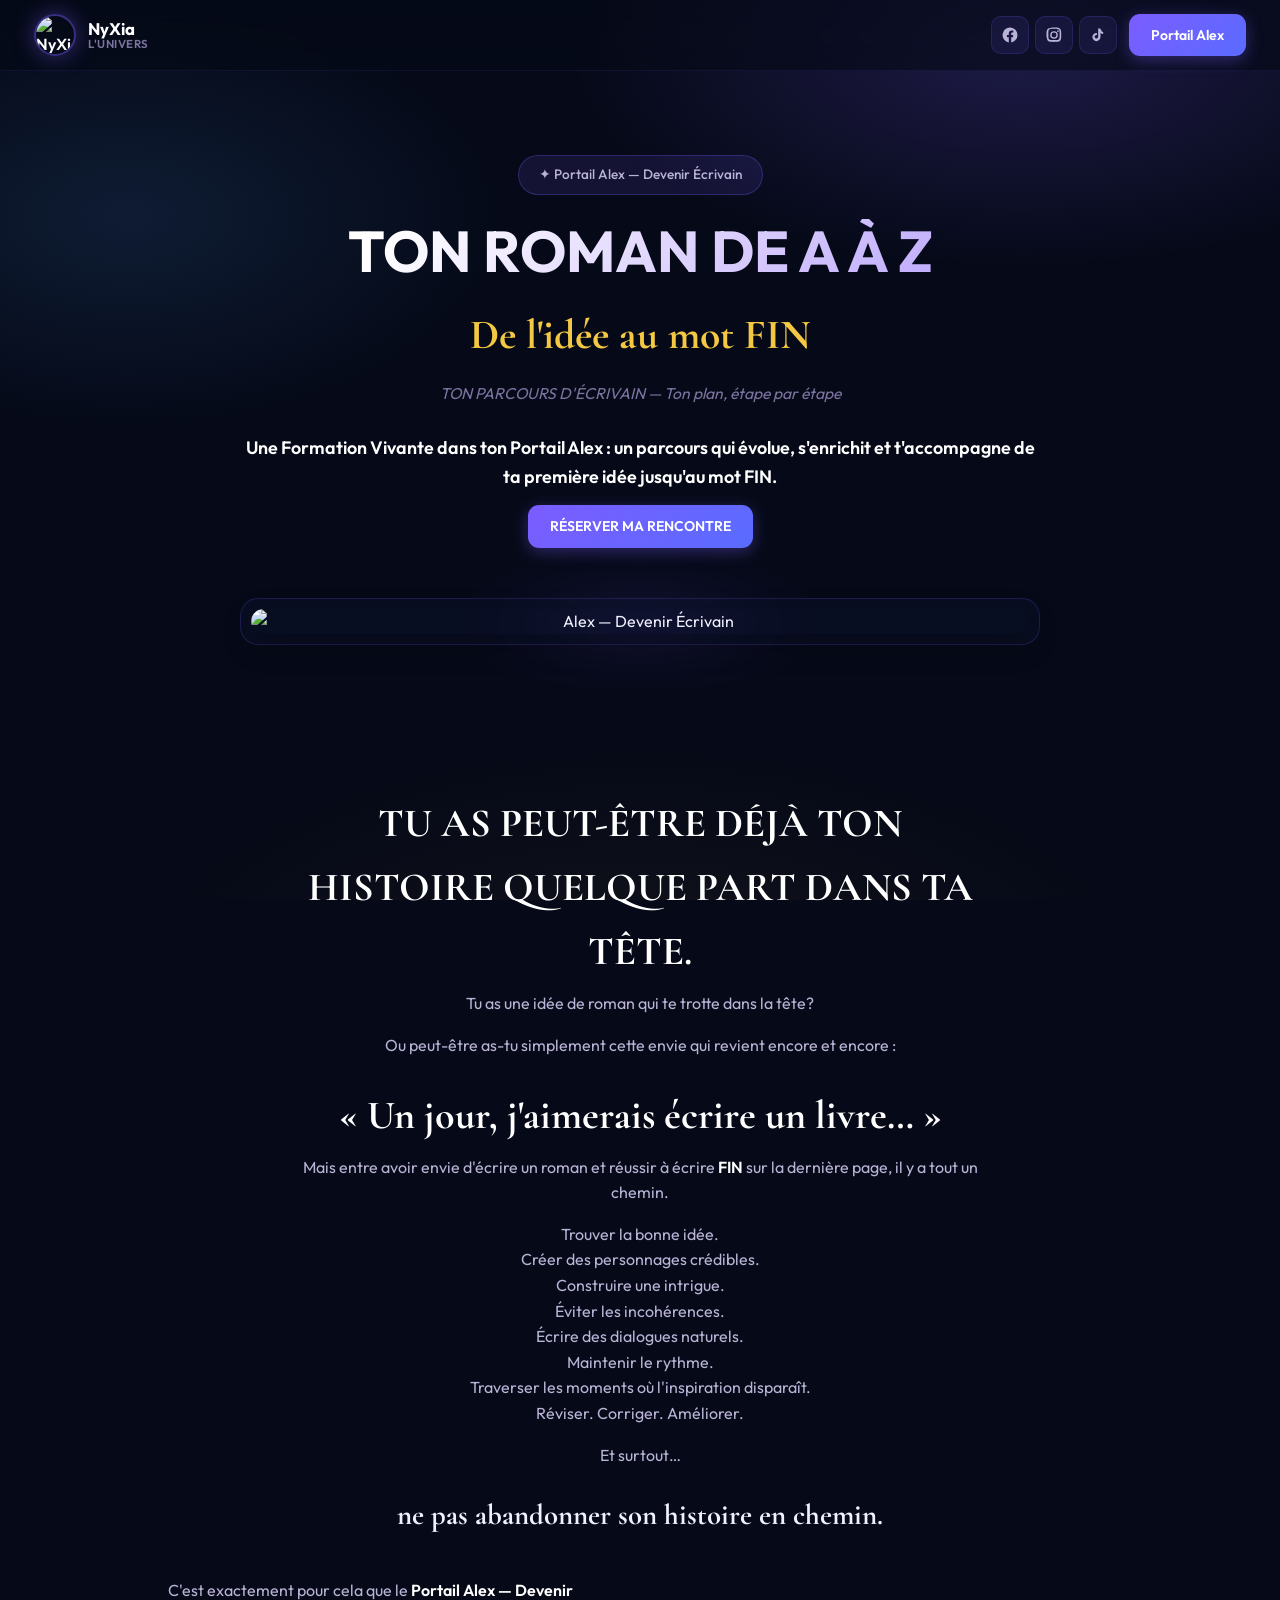
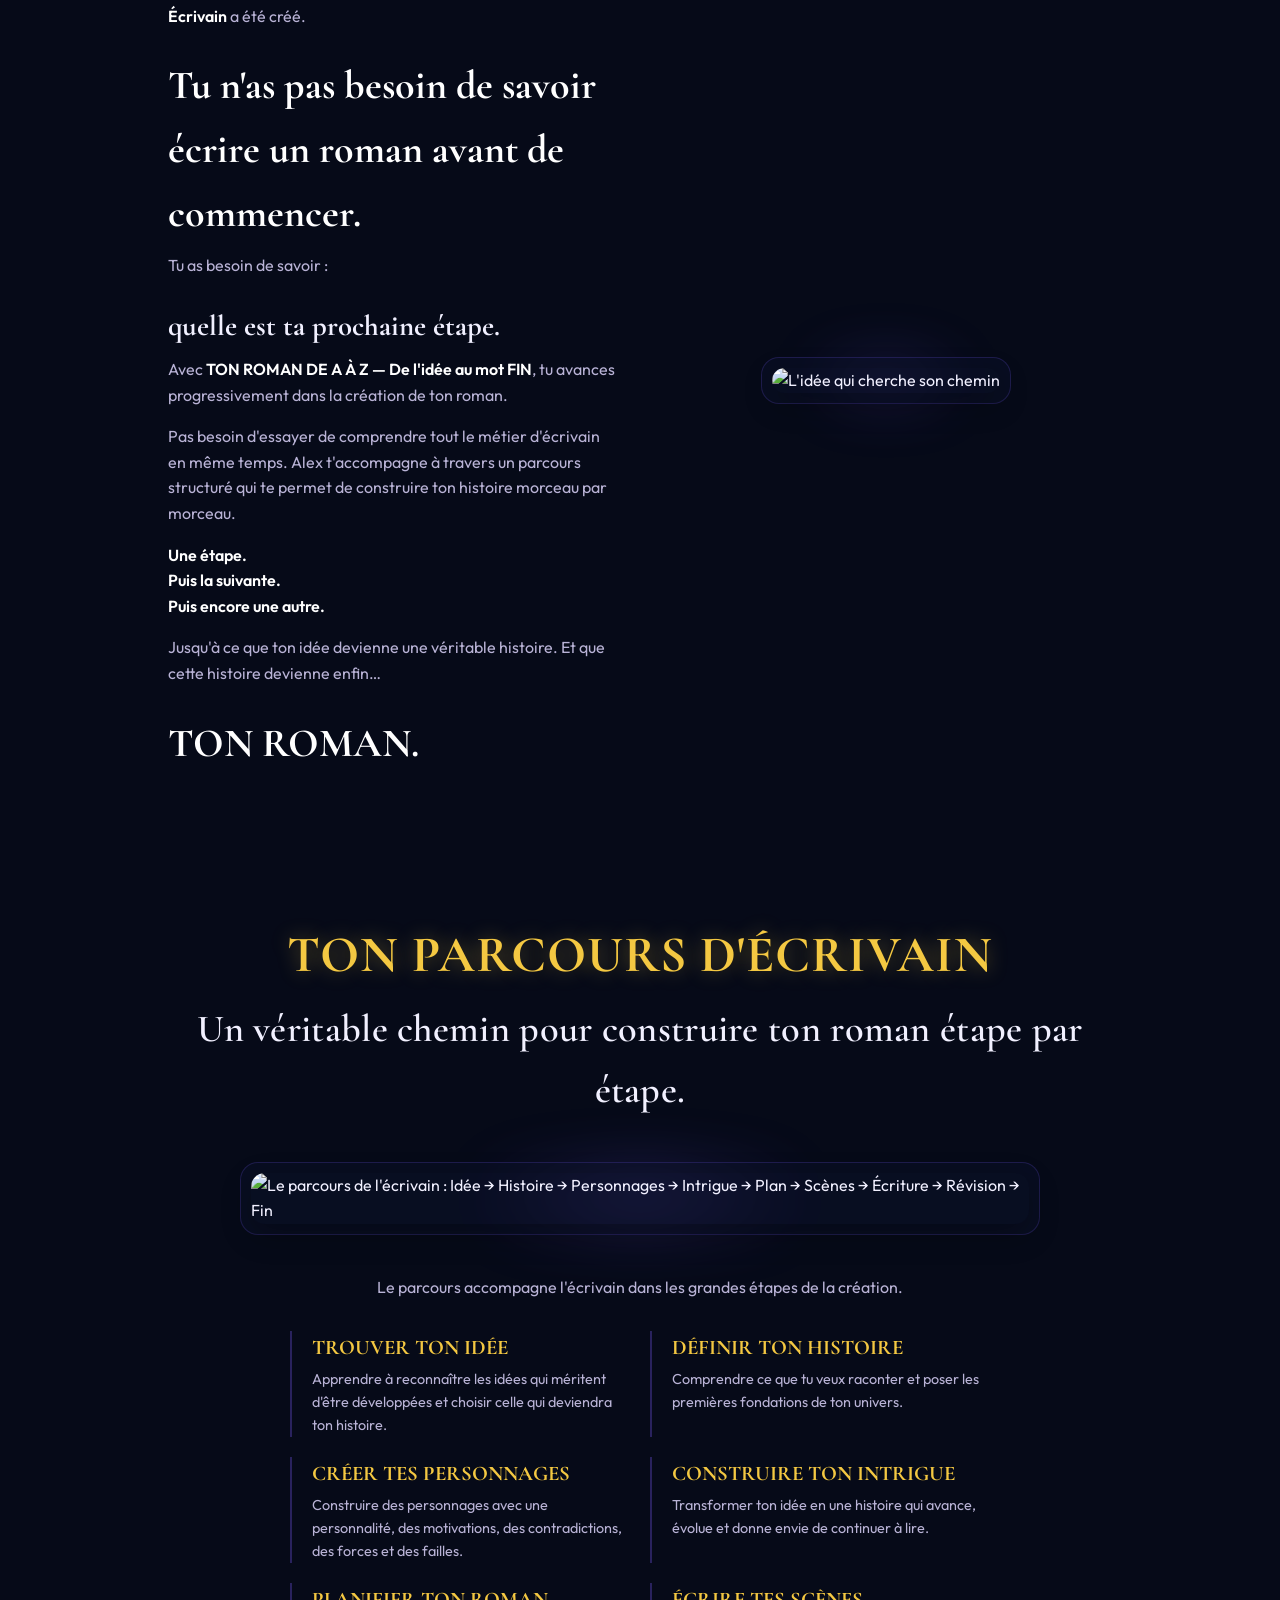
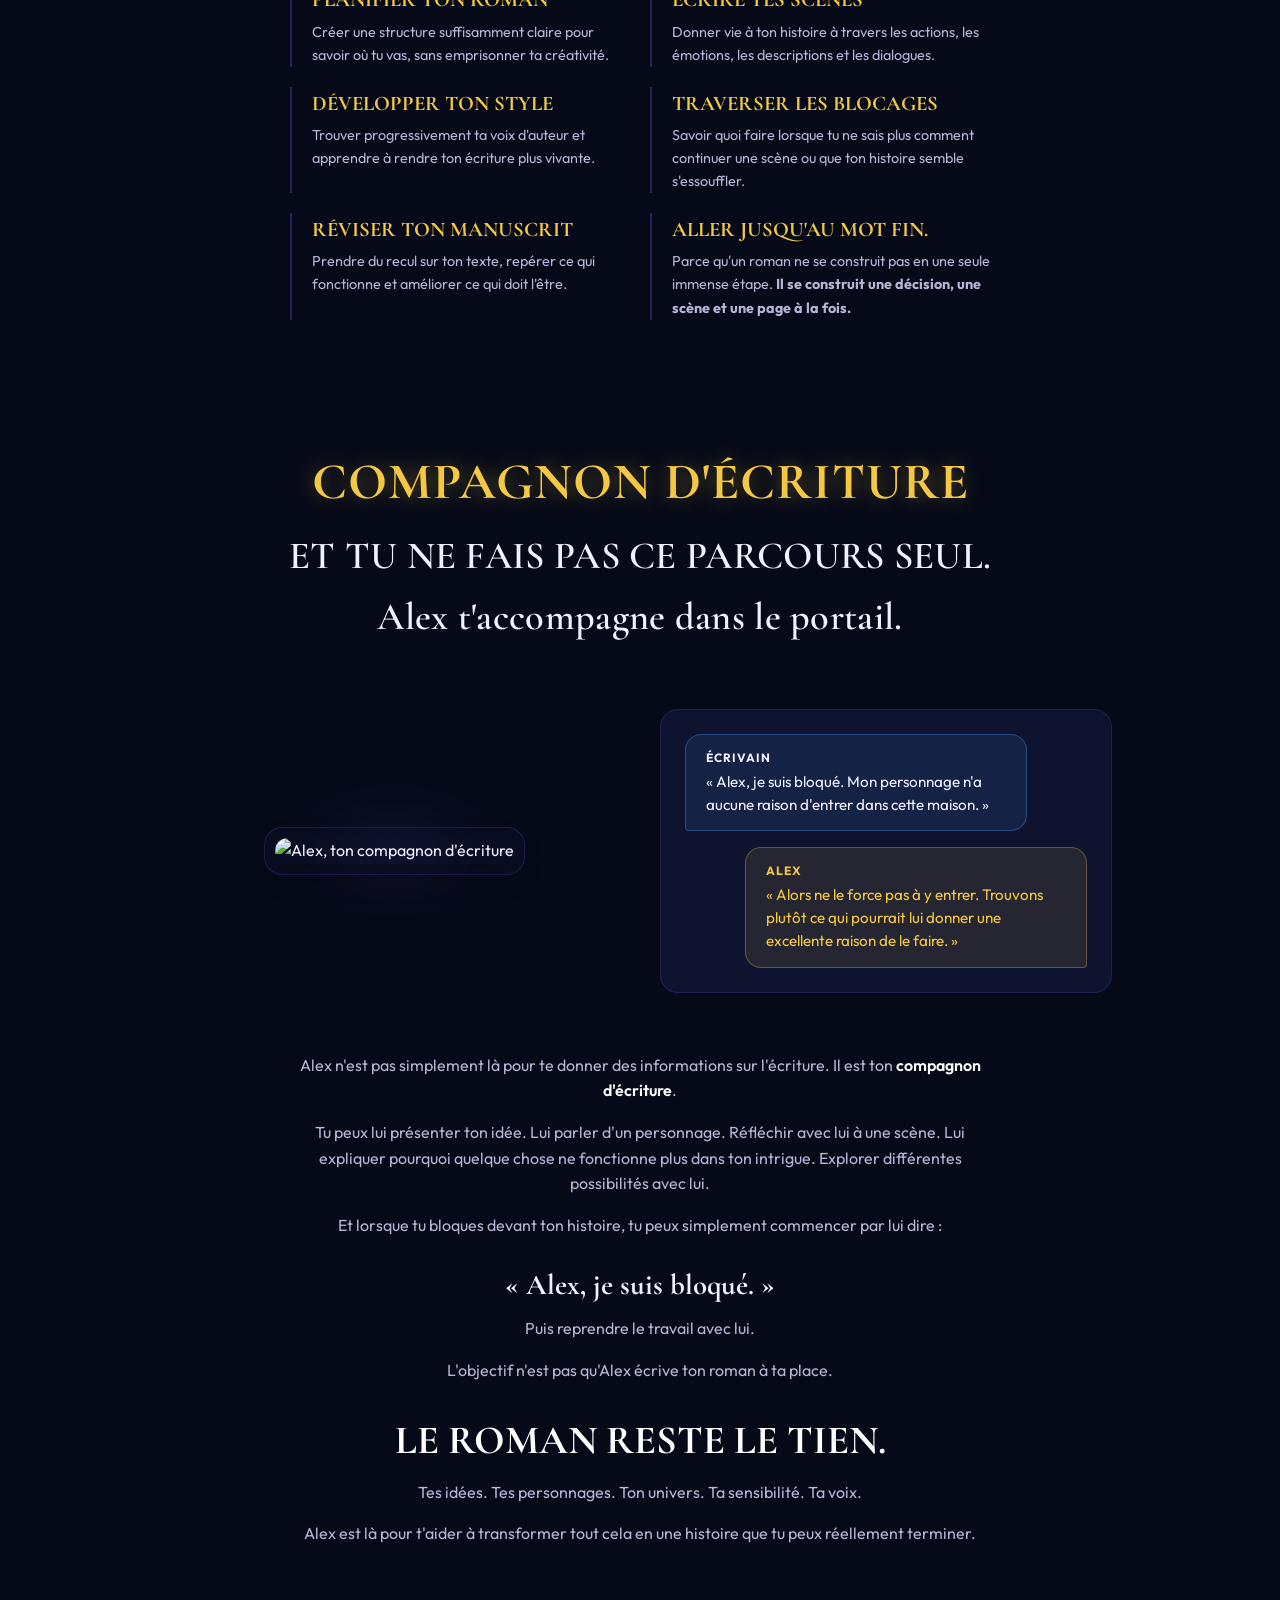
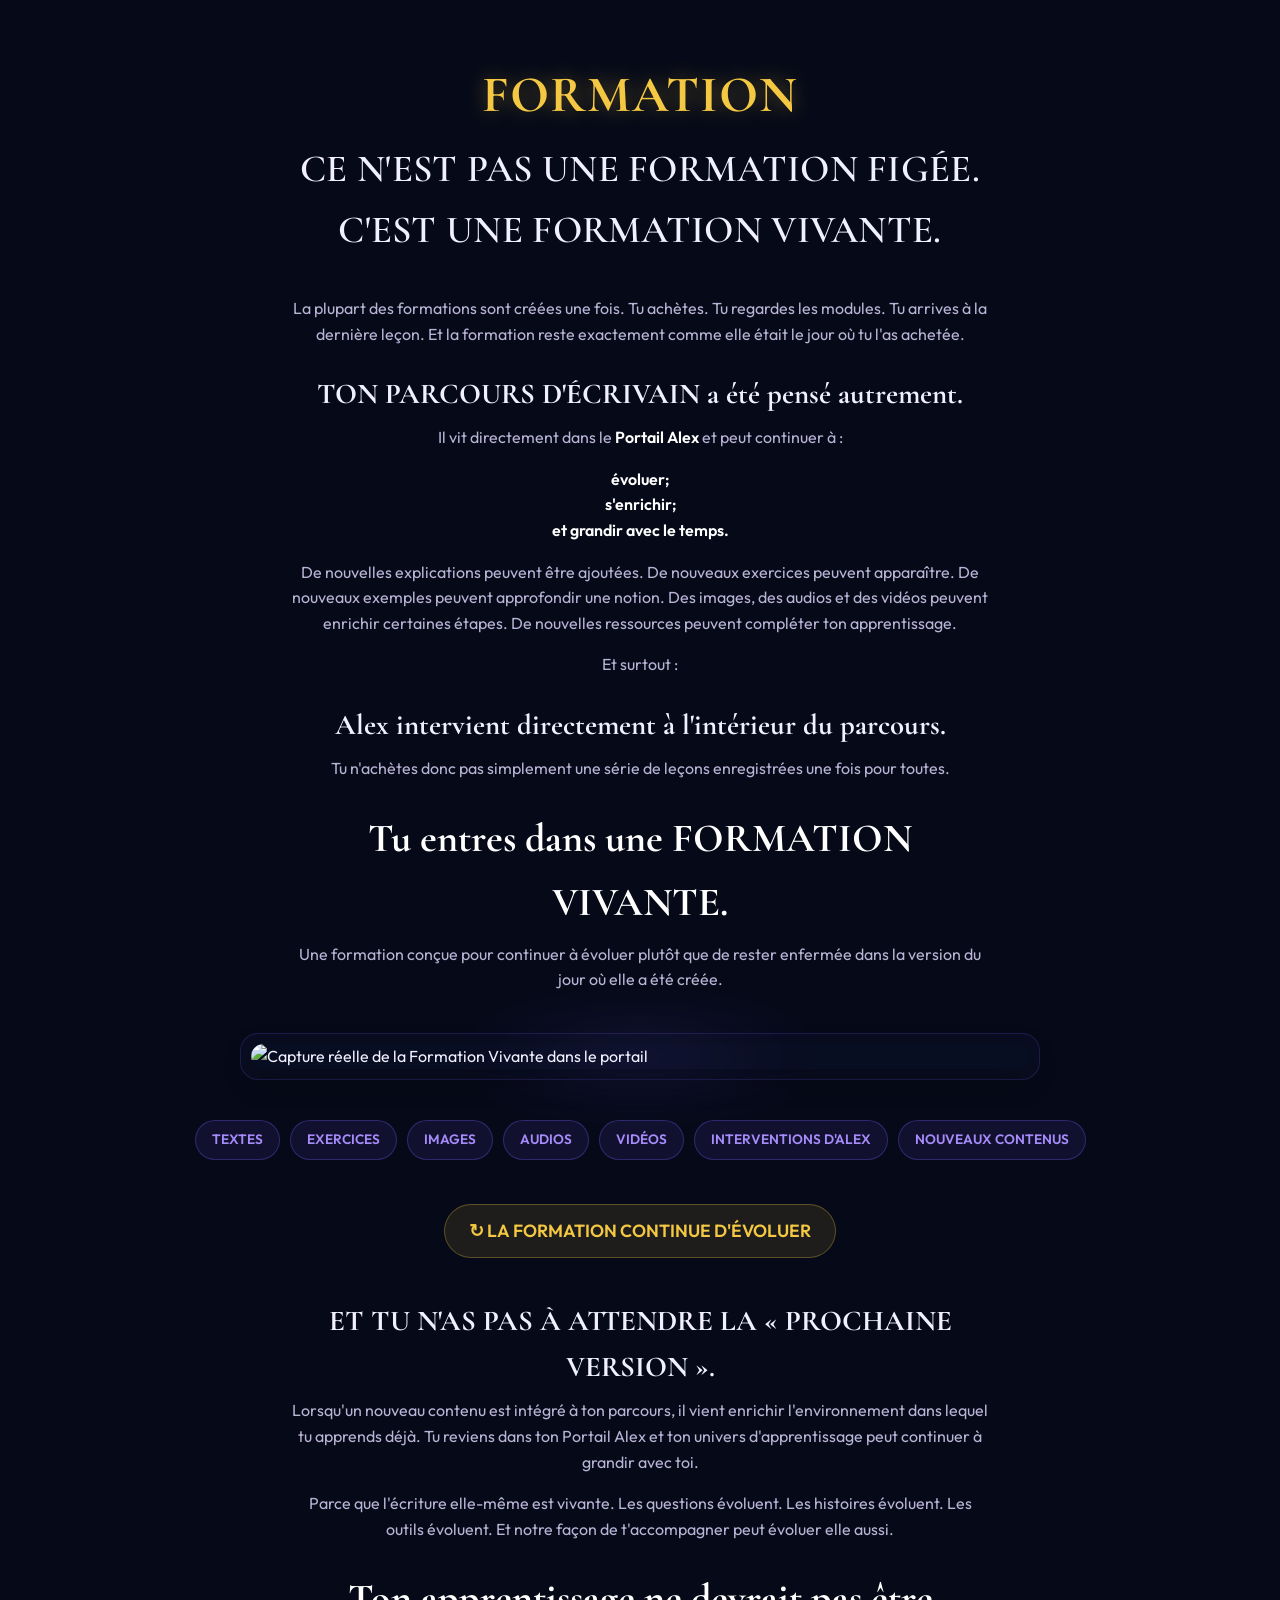
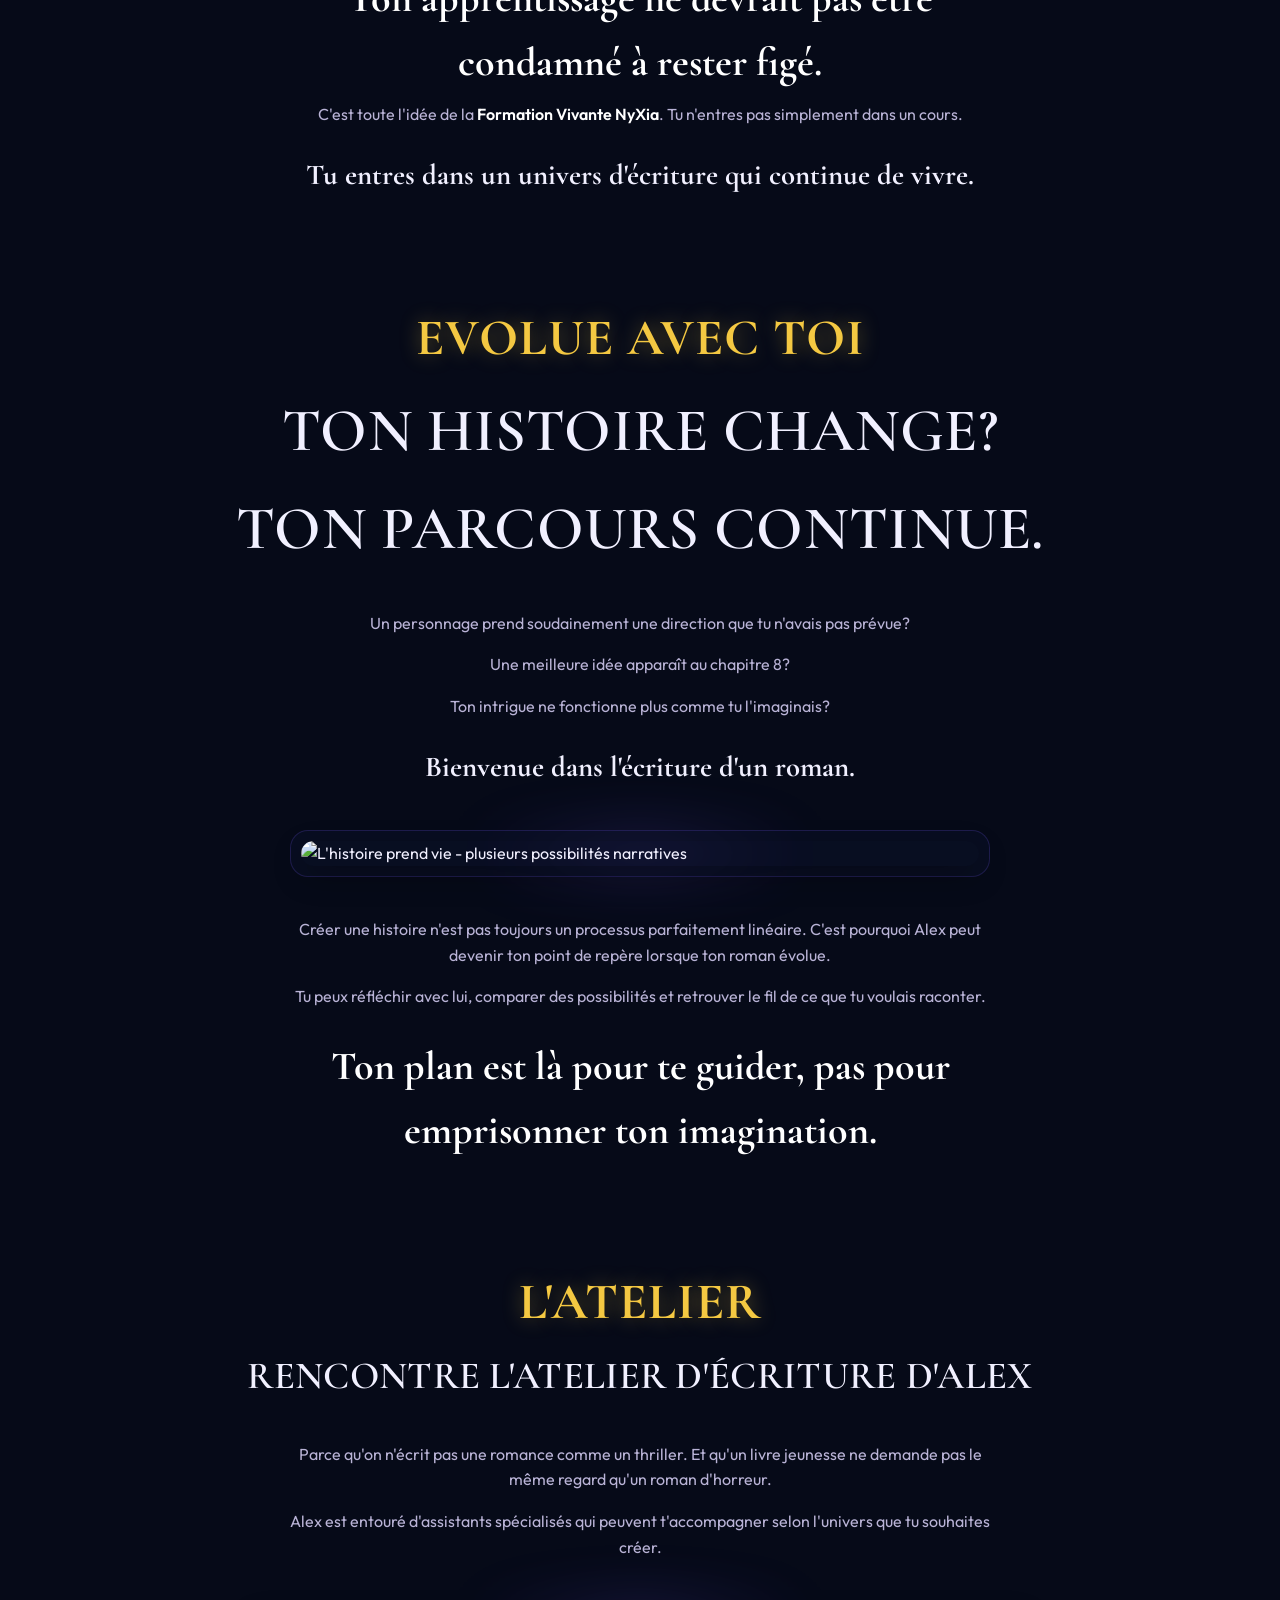
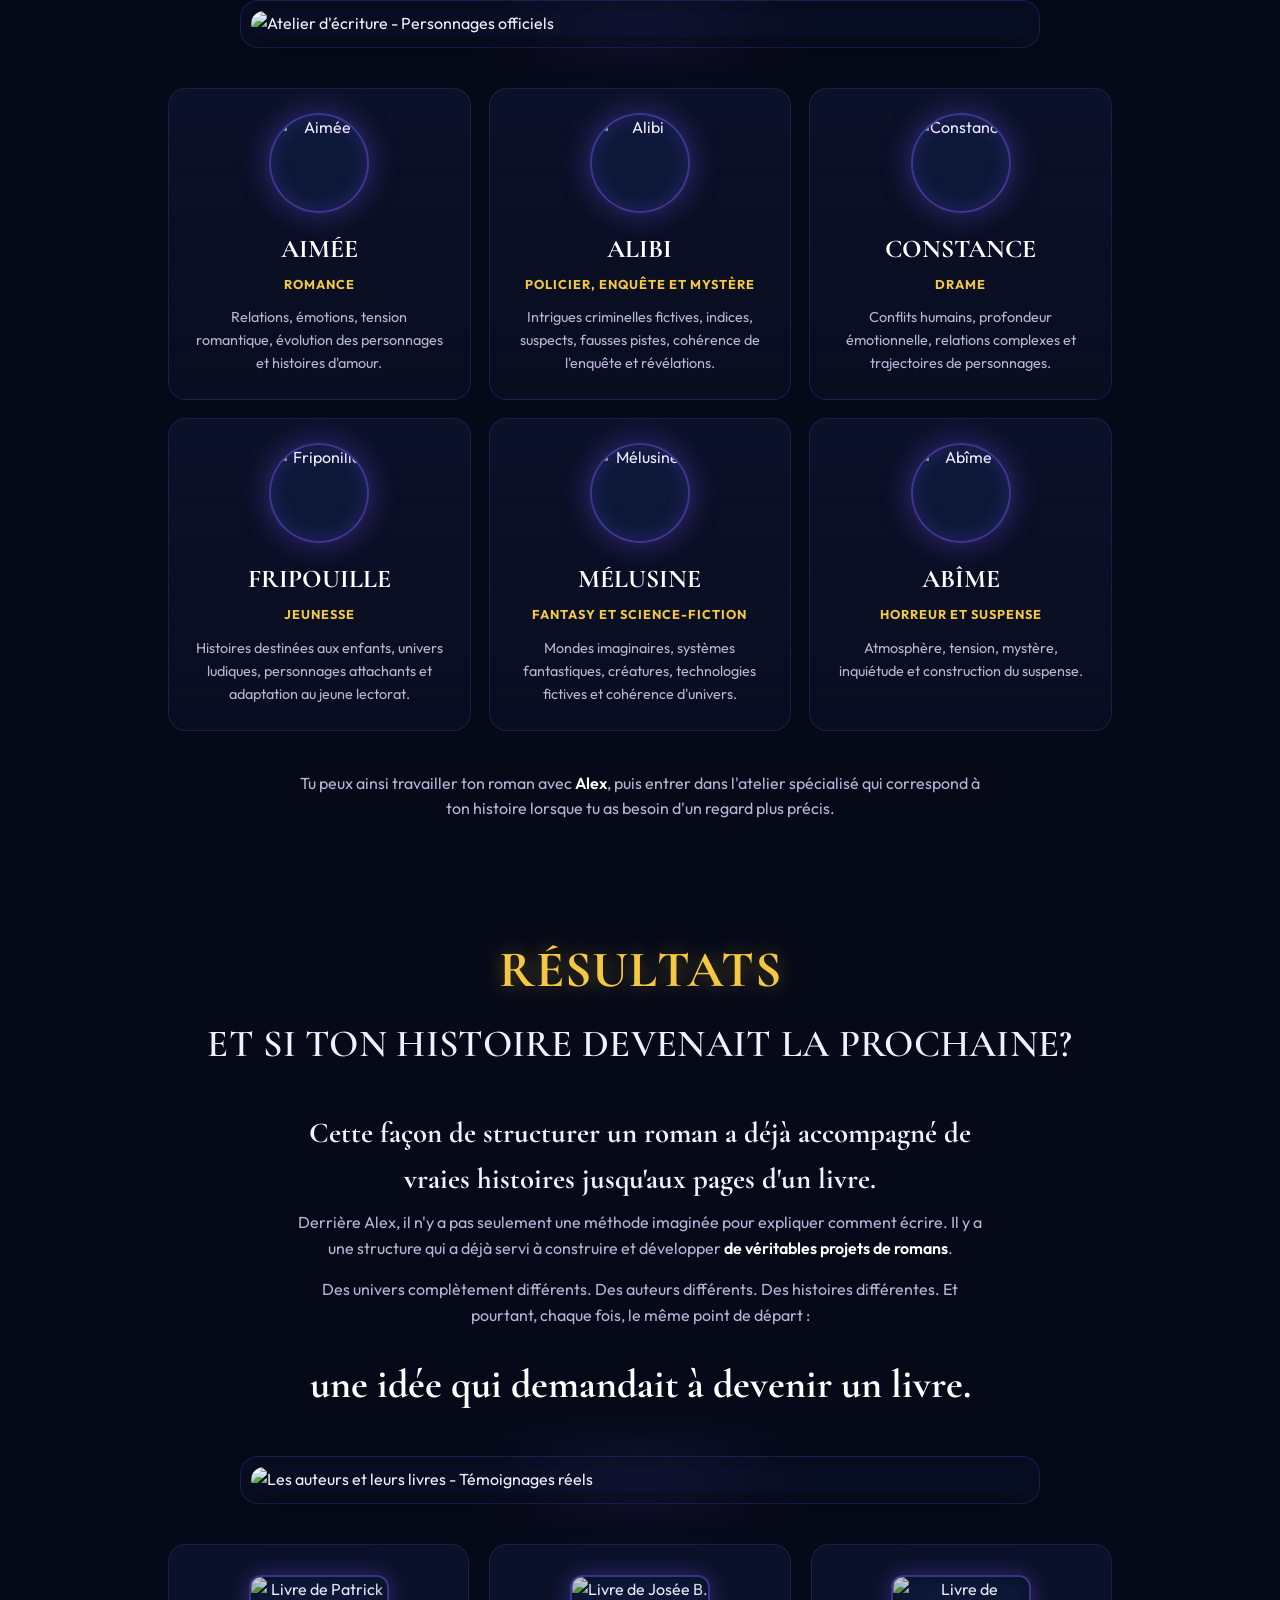
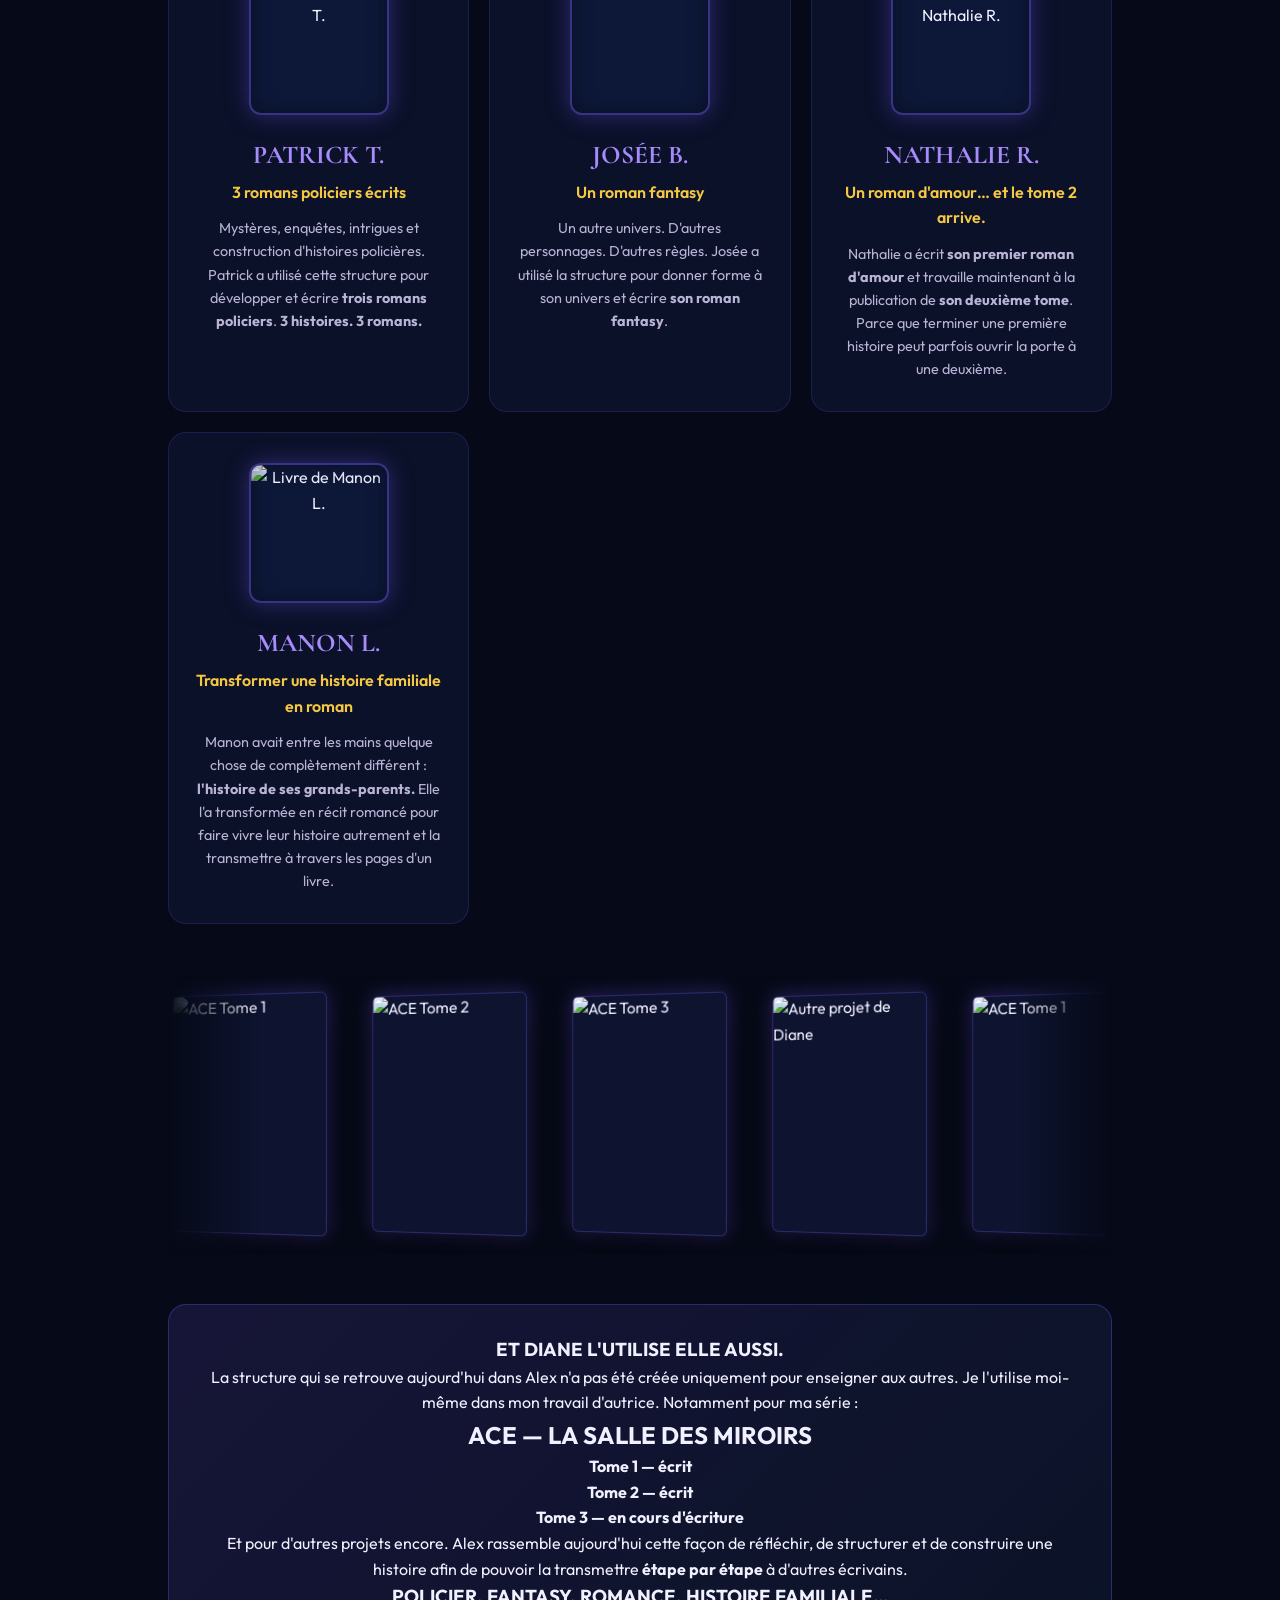
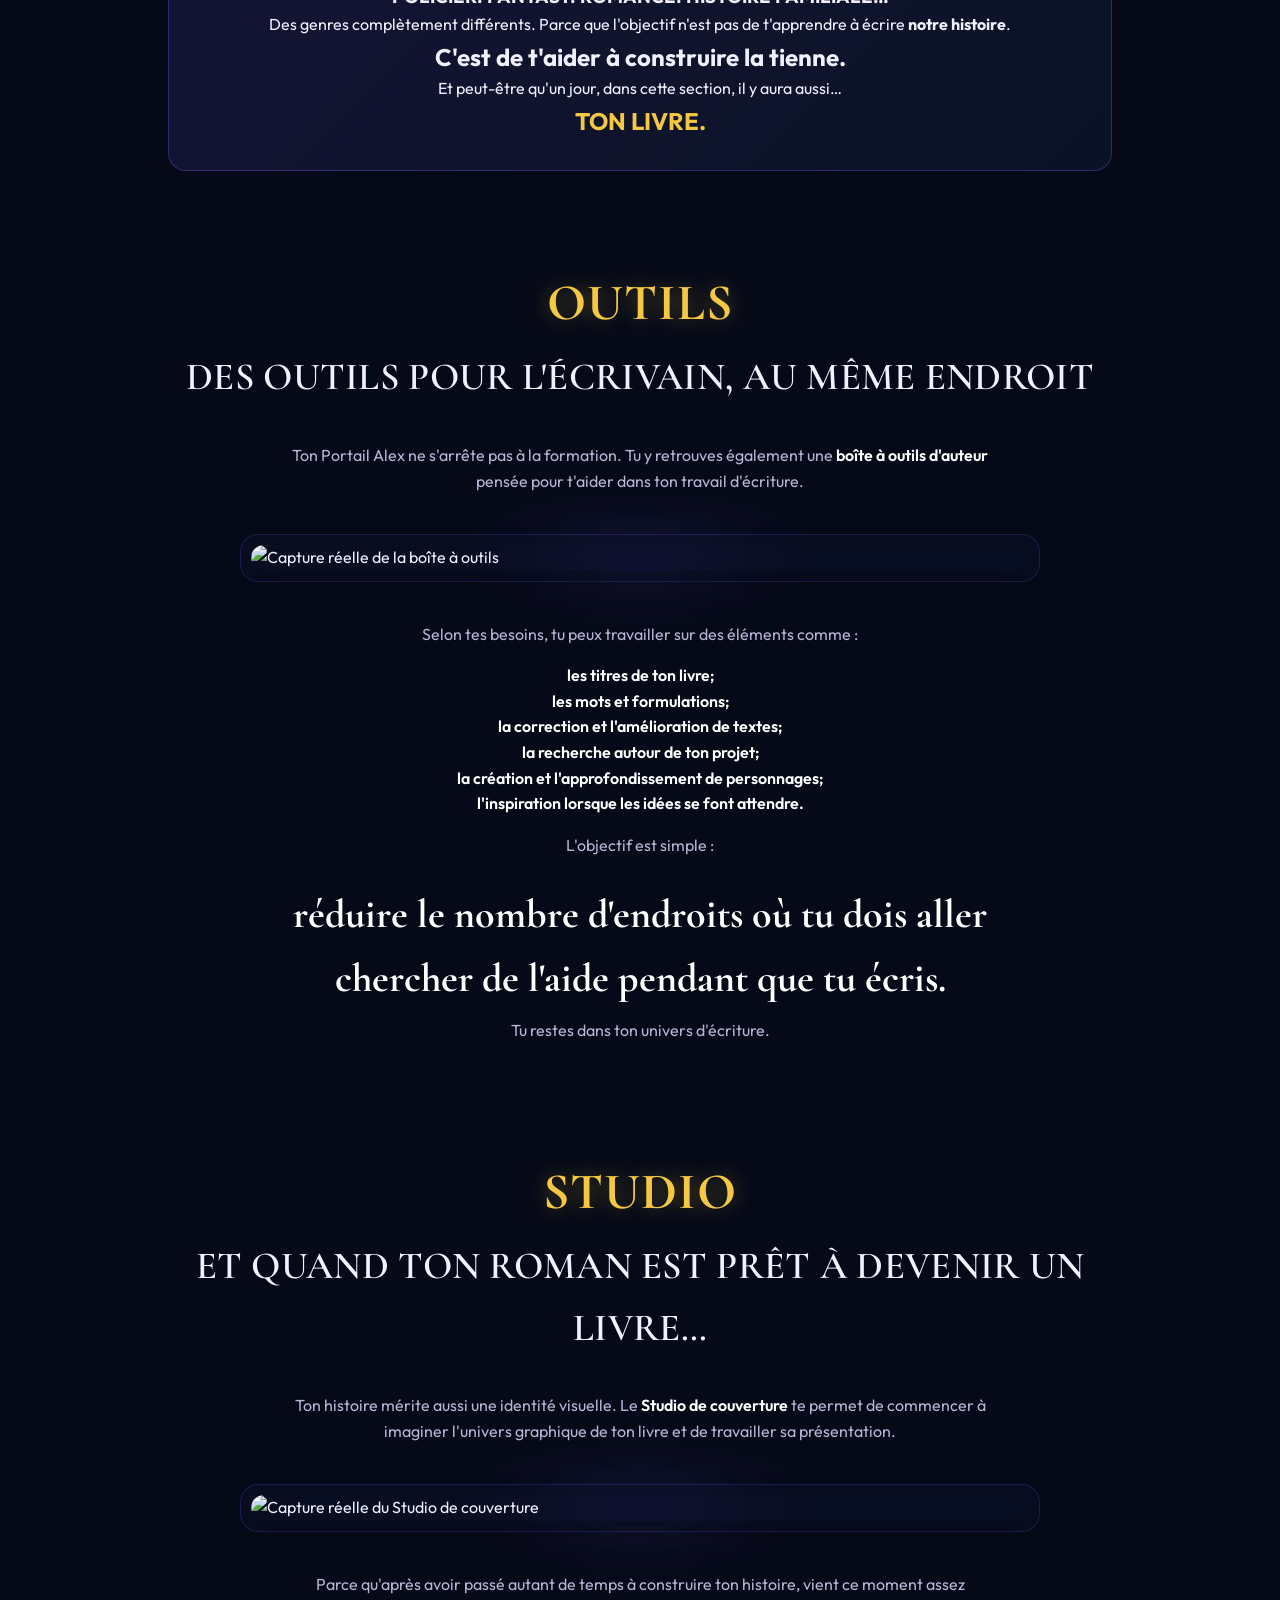
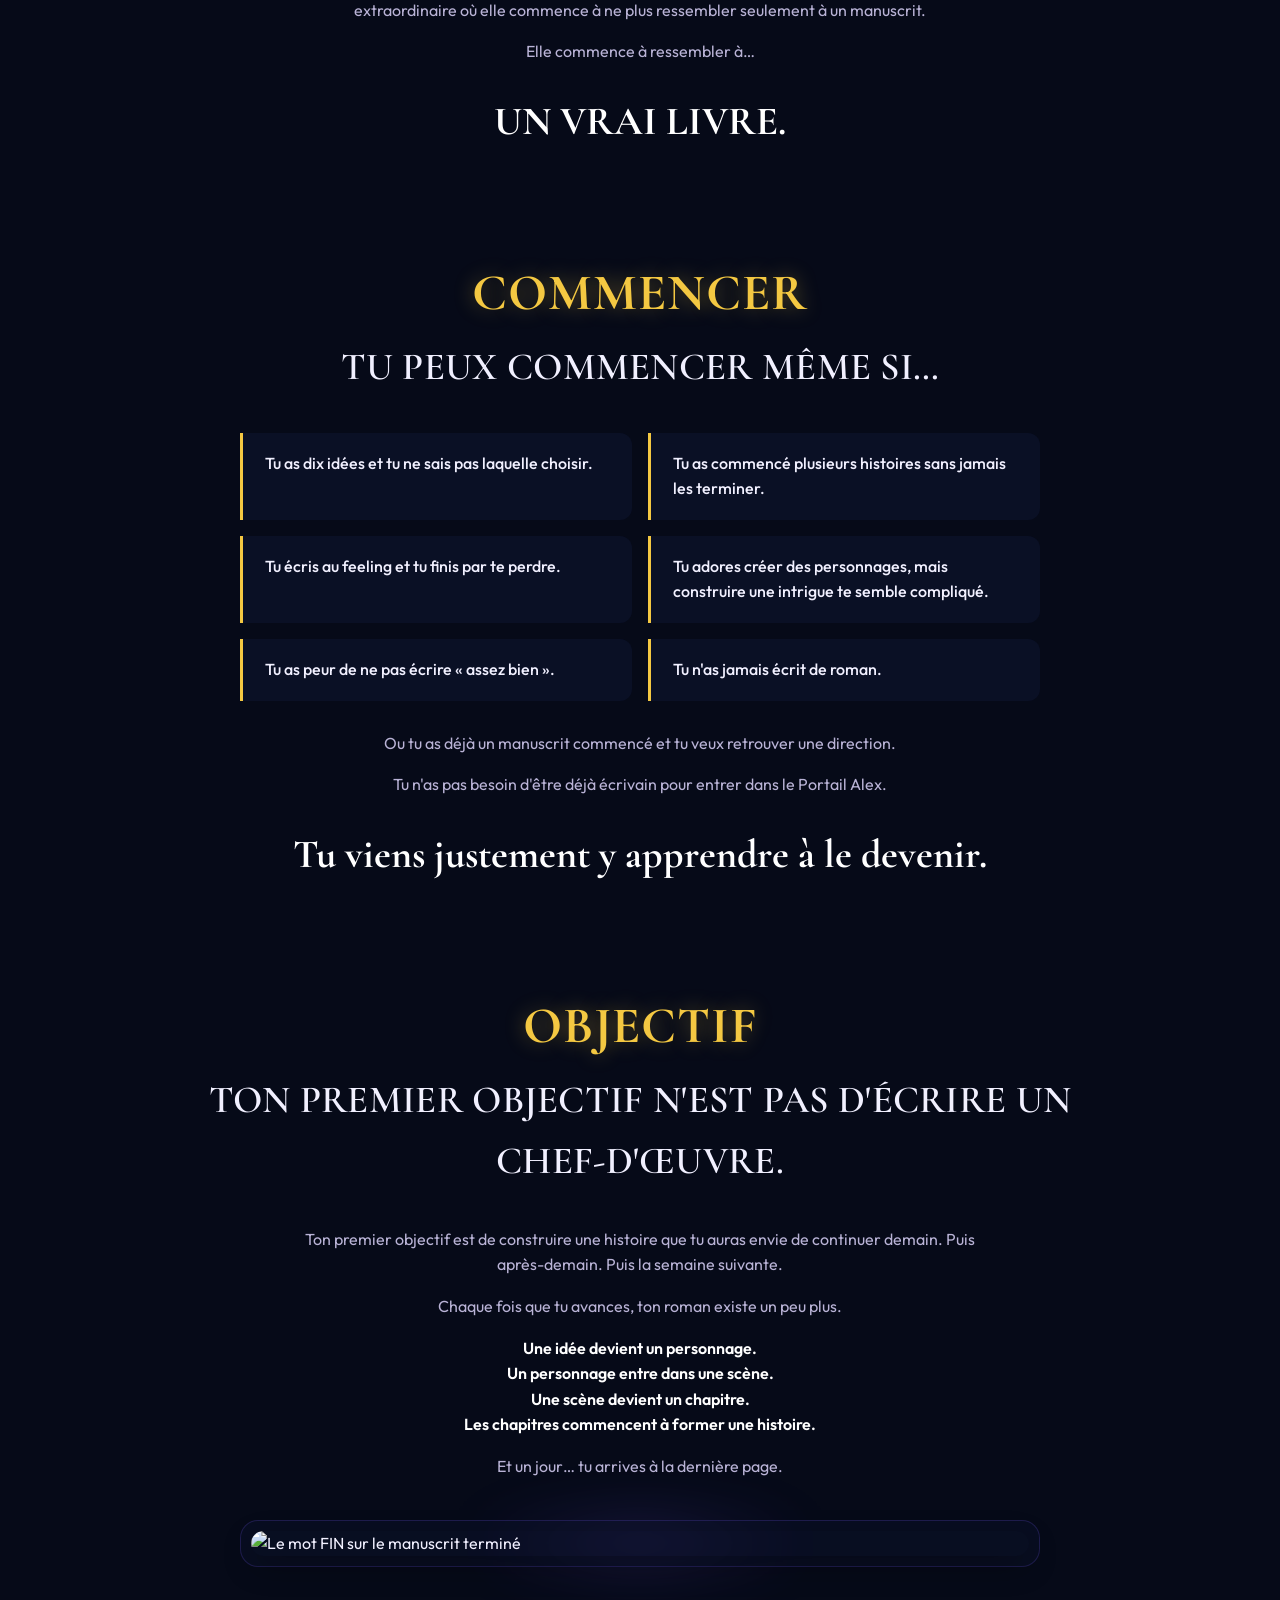
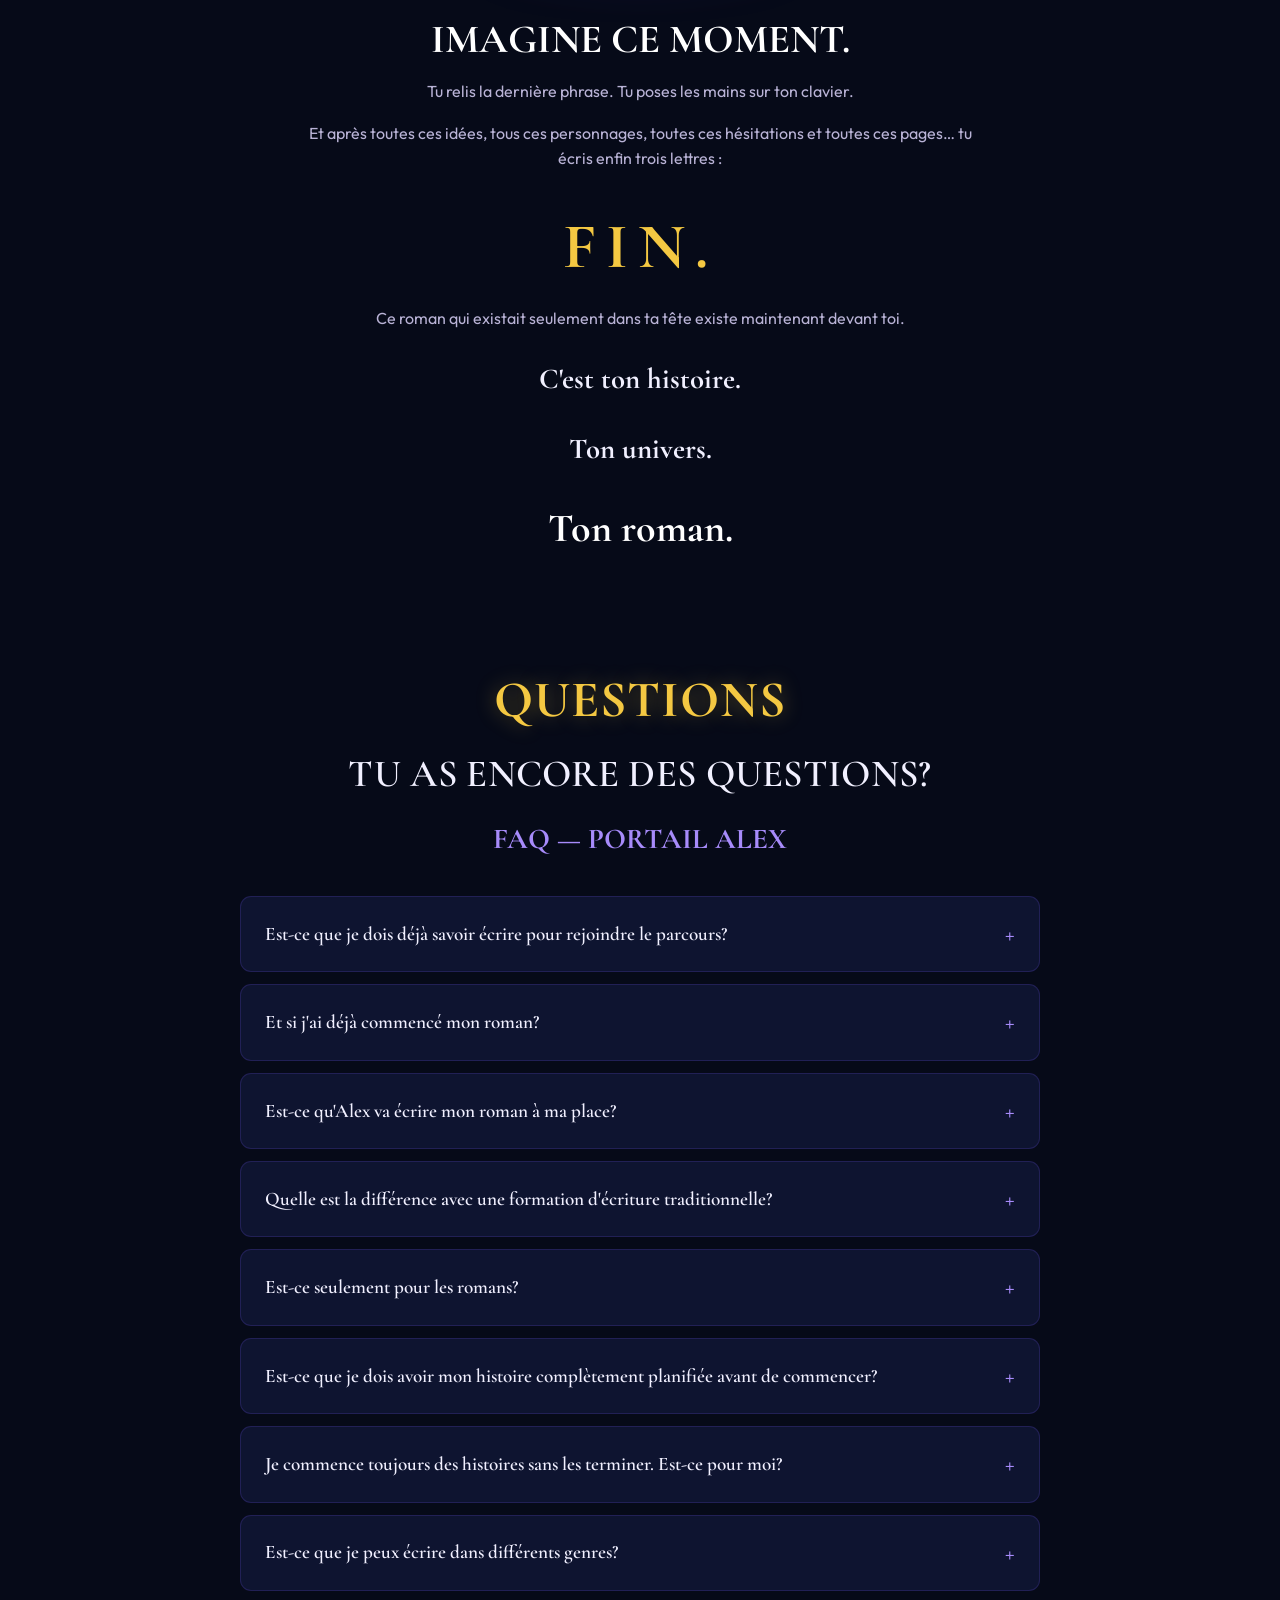
==== index.html @ a1bbeb2b "Add files via upload" ====
<!DOCTYPE html>
<html lang="fr">
<head>
<meta charset="UTF-8">
<meta name="viewport" content="width=device-width, initial-scale=1.0">
<title>Portail Alex — Devenir Écrivain | NyXia</title>
<meta name="description" content="TON ROMAN DE A À Z — De l'idée au mot FIN. Une Formation Vivante dans ton Portail Alex : un parcours qui évolue, s'enrichit et t'accompagne.">
<link rel="icon" type="image/png" href="/FavIcon.png">
<link rel="preconnect" href="https://fonts.googleapis.com">
<link rel="preconnect" href="https://fonts.gstatic.com" crossorigin>
<link href="https://fonts.googleapis.com/css2?family=Cormorant+Garamond:ital,wght@0,500;0,600;0,700;1,600&family=Outfit:wght@300;400;500;600;700;800&family=Space+Grotesk:wght@500;600;700&display=swap" rel="stylesheet">
<style>
*,*::before,*::after{margin:0;padding:0;box-sizing:border-box}
:root{
  --bg-deep:#060a18; --bg-card:#0e1430; --bg-card-hover:#141b3d;
  --primary:#7B5CFF; --secondary:#5A6CFF; --primary-light:#a78bfa; --blue:#4FA3FF;
  --primary-glow:rgba(123,92,255,.35); --gold:#F4C842; --green:#34d399;
  --text:#f1f0ff; --text-secondary:#b9b3d6; --text-muted:#7c73a0;
  --border:rgba(123,92,255,.18); --radius:18px; --radius-sm:11px;
  --shadow-glow:0 16px 48px rgba(123,92,255,.16);
  --transition:.3s cubic-bezier(.4,0,.2,1);
}
html{scroll-behavior:smooth}
body{font-family:Outfit,-apple-system,BlinkMacSystemFont,sans-serif;background:var(--bg-deep);color:var(--text);line-height:1.6;min-height:100vh;overflow-x:hidden}
a{color:var(--primary-light);text-decoration:none;transition:color var(--transition)}
a:hover{color:#fff}
img{max-width:100%;display:block}
button{cursor:pointer;font-family:inherit;border:none;outline:none;color:inherit}
:focus-visible{outline:2px solid var(--primary-light);outline-offset:3px;border-radius:6px}
.display{font-family:'Cormorant Garamond',Georgia,serif;font-weight:700;letter-spacing:.3px}

#starry-canvas{position:fixed;inset:0;z-index:0;pointer-events:none}
.aura{position:fixed;inset:0;z-index:0;pointer-events:none;
  background:
    radial-gradient(60% 40% at 80% 6%,rgba(123,92,255,.2),transparent 60%),
    radial-gradient(50% 40% at 10% 24%,rgba(79,163,255,.12),transparent 60%),
    radial-gradient(70% 50% at 50% 112%,rgba(244,200,66,.06),transparent 60%);
}

/* ─────────── HEADER ─────────── */
.site-header{
  position:sticky;top:0;z-index:20;display:flex;align-items:center;justify-content:space-between;gap:16px;
  padding:14px clamp(16px,4vw,34px);border-bottom:1px solid rgba(123,92,255,.1);
  backdrop-filter:blur(14px);background:rgba(6,10,24,.62);
}
.brand{display:flex;align-items:center;gap:12px;color:#fff;font-weight:600}
.brand img{width:42px;height:42px;border-radius:50%;object-fit:cover;border:2px solid rgba(123,92,255,.45);box-shadow:0 0 22px rgba(123,92,255,.4)}
.brand-name{display:flex;flex-direction:column;line-height:1.1}
.brand-name b{font-size:1.05rem;font-weight:700}
.brand-name span{font-size:.72rem;color:var(--text-muted);letter-spacing:.5px;text-transform:uppercase}
.header-right{display:flex;align-items:center;gap:12px;flex-wrap:wrap;justify-content:flex-end}
.socials{display:flex;gap:6px}
.social-btn{width:38px;height:38px;border-radius:10px;display:flex;align-items:center;justify-content:center;
  background:rgba(123,92,255,.1);border:1px solid var(--border);color:var(--text-secondary);transition:all var(--transition)}
.social-btn:hover{color:#fff;border-color:var(--primary);background:rgba(123,92,255,.22);transform:translateY(-1px)}
.social-btn svg{width:18px;height:18px;fill:currentColor}
.btn-primary{padding:10px 22px;border-radius:var(--radius-sm);background:linear-gradient(135deg,var(--primary),var(--secondary));
  color:#fff;font-size:.875rem;font-weight:600;white-space:nowrap;box-shadow:0 4px 16px var(--primary-glow);
  transition:transform var(--transition),box-shadow var(--transition)}
.btn-primary:hover{transform:translateY(-1px);box-shadow:0 6px 26px var(--primary-glow);color:#fff}
.btn-ghost{padding:10px 22px;border-radius:var(--radius-sm);white-space:nowrap;background:rgba(123,92,255,.1);
  border:1px solid var(--border);color:var(--text);font-size:.875rem;font-weight:600;transition:all var(--transition)}
.btn-ghost:hover{border-color:var(--primary);background:rgba(123,92,255,.2);color:#fff}
@media(max-width:560px){.socials{display:none}}

/* ─────────── HERO ─────────── */
.hero{position:relative;z-index:1;max-width:1120px;margin:0 auto;
  padding:clamp(44px,7vw,84px) clamp(20px,4vw,28px) 30px;text-align:center}
.hero-eyebrow{display:inline-flex;align-items:center;gap:8px;padding:8px 20px;border-radius:50px;
  background:rgba(123,92,255,.12);border:1px solid rgba(123,92,255,.28);color:var(--text-secondary);
  font-size:.85rem;font-weight:500;margin-bottom:24px}
.hero h1{font-size:clamp(2.2rem,5.4vw,3.6rem);line-height:1.1;margin-bottom:20px;
  background:linear-gradient(135deg,#fff 26%,var(--primary-light));
  -webkit-background-clip:text;-webkit-text-fill-color:transparent;background-clip:text}
.hero h2{font-family:'Cormorant Garamond',serif;font-size:clamp(1.8rem,4vw,2.6rem);color:var(--gold);margin-bottom:12px}
.hero-lead{color:var(--text-secondary);font-size:1.12rem;max-width:640px;margin:0 auto 14px}
.hero-lead b{color:#fff;font-weight:600}
.hero-note{color:var(--text-muted);font-size:.98rem;font-style:italic;max-width:560px;margin:0 auto 28px}
.hero-cta{display:flex;flex-wrap:wrap;gap:12px;justify-content:center}

/* ─────────── GLOBAL LAYOUTS ─────────── */
.section-wrap{position:relative;z-index:1;max-width:1000px;margin:0 auto;padding:clamp(30px,5vw,52px) clamp(20px,4vw,28px)}
.section-head{text-align:center;margin-bottom:34px}

.section-head .kicker{
  display:block;
  color:var(--gold);
  font-family:'Cormorant Garamond',Georgia,serif;
  font-size:clamp(2.2rem, 4.5vw, 3.2rem); 
  font-weight:700;
  letter-spacing:1px;
  text-transform:uppercase;
  margin-bottom:16px;
  text-shadow:0 0 20px rgba(244,200,66,0.4);
  line-height:1.1;
}

.section-head h2{font-size:clamp(1.8rem, 3.2vw, 2.4rem); color:var(--text); margin-bottom:8px; font-weight:600;}
.section-head h3{font-family:'Cormorant Garamond',serif;font-size:1.8rem;color:var(--primary-light);margin-top:10px}
.section-head p{color:var(--text-muted);font-size:.98rem;max-width:560px;margin:0 auto}
.text-block{max-width:700px;margin:0 auto;text-align:center;color:var(--text-secondary);}
.text-block p{margin-bottom:1rem;}
.text-block h3{font-family:'Cormorant Garamond',Georgia,serif;color:var(--text);font-size:1.8rem;margin:1.5rem 0 0.5rem;}
.text-block h2{font-family:'Cormorant Garamond',serif;font-size:clamp(1.8rem,4vw,2.5rem);color:#fff;margin:1.5rem 0 0.5rem;}
.text-block strong{color:#fff;font-weight:600;}

/* ─────────── IMAGE GLOW & FLOAT ─────────── */
.img-frame{position:relative;max-width:700px;margin:40px auto;padding:10px;border-radius:var(--radius);border:1px solid rgba(123,92,255,.2);background:rgba(14,20,48,.4)}
.img-frame::before{content:'';position:absolute;top:50%;left:50%;transform:translate(-50%,-50%);width:100%;height:100%;max-width:500px;max-height:500px;background:radial-gradient(circle,var(--primary-glow),transparent 70%);z-index:-1;filter:blur(30px);opacity:0.6;pointer-events:none;animation:glow-pulse 4s ease-in-out infinite}
.img-frame img{width:100%;height:auto;border-radius:14px;animation:float-soft 6s ease-in-out infinite;box-shadow:0 10px 30px rgba(0,0,0,0.3)}
.img-frame.large{max-width:800px}
@keyframes float-soft{0%,100%{transform:translateY(0)}50%{transform:translateY(-10px)}}
@keyframes glow-pulse{0%,100%{opacity:0.4}50%{opacity:0.8}}

.split-layout{display:grid;grid-template-columns:1fr 1fr;gap:40px;align-items:center;margin:40px 0;}
@media(max-width:760px){.split-layout{grid-template-columns:1fr}}

/* ─────────── PARCOURS LIST ─────────── */
.parcours-list{text-align:left;max-width:700px;margin:30px auto;display:grid;grid-template-columns:1fr 1fr;gap:20px}
@media(max-width:680px){.parcours-list{grid-template-columns:1fr}}
.parcours-item{padding-left:20px;border-left:2px solid rgba(123,92,255,.3)}
.parcours-item h4{font-family:'Cormorant Garamond',serif;font-size:1.3rem;color:var(--gold);margin-bottom:4px}
.parcours-item p{font-size:.9rem;color:var(--text-secondary)}

/* ─────────── CHAT BULLES ─────────── */
.chat-container{background:var(--bg-card);border:1px solid var(--border);border-radius:var(--radius);padding:24px;margin:20px 0;display:flex;flex-direction:column;gap:16px}
.chat-bubble{padding:14px 20px;border-radius:16px;max-width:85%;font-size:.95rem;line-height:1.5}
.chat-writer{background:rgba(79,163,255,.1);border:1px solid rgba(79,163,255,.3);align-self:flex-start;border-bottom-left-radius:4px}
.chat-alex{background:rgba(244,200,66,.1);border:1px solid rgba(244,200,66,.3);align-self:flex-end;border-bottom-right-radius:4px;color:#F4C842}
.chat-author{font-size:.75rem;font-weight:700;text-transform:uppercase;letter-spacing:1px;margin-bottom:4px;display:block}

/* ─────────── FEATURES BADGES ─────────── */
.features-row{display:flex;flex-wrap:wrap;gap:10px;justify-content:center;margin:24px 0}
.feature-badge{background:rgba(123,92,255,.1);border:1px solid rgba(123,92,255,.3);color:var(--primary-light);padding:8px 16px;border-radius:50px;font-size:.85rem;font-weight:600}
.feature-badge.gold{color:var(--gold);border-color:rgba(244,200,66,.3);background:rgba(244,200,66,.1)}

/* ─────────── ATELIER GRID & PASTILLES ─────────── */
.atelier-grid{display:grid;grid-template-columns:repeat(auto-fit,minmax(280px,1fr));gap:18px;margin-top:30px}
.atelier-card{background:linear-gradient(180deg,rgba(14,20,48,.7),rgba(14,20,48,.35));border:1px solid var(--border);border-radius:var(--radius);padding:24px;text-align:center;transition:all var(--transition)}
.atelier-card:hover{border-color:rgba(123,92,255,.4);transform:translateY(-3px);box-shadow:var(--shadow-glow)}

.atelier-pastille{width:100px;height:100px;border-radius:50%;margin:0 auto 16px;overflow:hidden;display:flex;align-items:center;justify-content:center;border:2px solid rgba(123,92,255,.45);background:rgba(15,28,63,.8);box-shadow:0 0 30px rgba(123,92,255,.4);position:relative}
.atelier-pastille img{width:100%;height:100%;object-fit:cover}
.atelier-pastille::after{content:'';position:absolute;inset:0;border-radius:50%;box-shadow:inset 0 0 20px rgba(123,92,255,.2);pointer-events:none}

.atelier-card h4{font-family:'Cormorant Garamond',serif;font-size:1.6rem;color:#fff;margin-bottom:4px}
.atelier-card .role{color:var(--gold);font-size:.8rem;font-weight:700;text-transform:uppercase;letter-spacing:1px;margin-bottom:12px;display:block}
.atelier-card p{font-size:.9rem;color:var(--text-secondary)}

/* ─────────── TEMOIGNAGES / AUTEURS & COUVERTURES ─────────── */
.auteurs-grid{display:grid;grid-template-columns:repeat(auto-fit,minmax(280px,1fr));gap:20px;margin-top:30px}
.auteur-card{background:rgba(14,20,48,.7);border:1px solid var(--border);border-radius:var(--radius);padding:30px 24px;text-align:center;transition:all var(--transition)}
.auteur-card:hover{border-color:rgba(244,200,66,.4);box-shadow:0 0 25px rgba(244,200,66,.15)}

.auteur-cover{
  width:140px; height:140px; margin:0 auto 20px; border-radius:12px; overflow:hidden; 
  border:2px solid rgba(123,92,255,.4); background:rgba(15,28,63,.8); 
  box-shadow:0 0 25px rgba(123,92,255,.35); position:relative; 
  animation:float-soft 6s ease-in-out infinite;
}
.auteur-cover img{width:100%; height:100%; object-fit:cover}
.auteur-cover::after{content:''; position:absolute; inset:0; box-shadow: inset 0 0 20px rgba(0,0,0,0.4); pointer-events:none;}

.auteur-card h4{font-family:'Cormorant Garamond',serif;font-size:1.6rem;color:var(--primary-light);margin-bottom:4px}
.auteur-card h5{font-size:1rem;color:var(--gold);margin-bottom:12px;font-weight:600}
.auteur-card p{font-size:.9rem;color:var(--text-secondary)}

/* ─────────── BANDEAU LIVRES 3D ─────────── */
.books-banner{
  width:100%; max-width:1100px; margin:50px auto; overflow:hidden; padding:20px 0; position:relative;
  -webkit-mask-image:linear-gradient(to right, transparent, #000 10%, #000 90%, transparent);
  mask-image:linear-gradient(to right, transparent, #000 10%, #000 90%, transparent);
}
.books-track{
  display:flex; gap:40px; width:max-content; 
  animation:scroll-left 25s linear infinite;
}
.book-item{
  width:160px; height:240px; border-radius:6px; overflow:hidden; border:1px solid rgba(123,92,255,.3); background:#0e1430;
  box-shadow:0 15px 40px rgba(0,0,0,0.5), 0 0 20px var(--primary-glow);
  transform:perspective(1000px) rotateY(-15deg); 
  transition:transform 0.3s ease;
}
.book-item:hover{ animation-play-state:paused; transform:perspective(1000px) rotateY(0deg) scale(1.05); }
.book-item img{width:100%; height:100%; object-fit:cover}
@keyframes scroll-left { 0% { transform: translateX(0); } 100% { transform: translateX(-50%); } }

.diane-block{margin-top:30px;background:linear-gradient(135deg,rgba(123,92,255,.14),rgba(79,163,255,.06));border:1px solid rgba(123,92,255,.3);padding:30px;border-radius:var(--radius);text-align:center}

/* ─────────── START CARDS (Tu peux commencer) ─────────── */
.start-cards{display:grid;grid-template-columns:repeat(auto-fit,minmax(280px,1fr));gap:16px;max-width:800px;margin:30px auto}
.start-card{background:rgba(14,20,48,.6);border-left:3px solid var(--gold);padding:18px 22px;border-radius:0 12px 12px 0;color:var(--text);font-weight:500;transition:transform var(--transition)}
.start-card:hover{transform:translateX(5px)}

/* ─────────── FAQ ACCORDION ─────────── */
.faq-container{max-width:800px;margin:30px auto}
.faq-item{background:var(--bg-card);border:1px solid var(--border);border-radius:var(--radius-sm);margin-bottom:12px;overflow:hidden}
.faq-item summary{padding:18px 24px;cursor:pointer;font-family:'Cormorant Garamond',serif;font-size:1.2rem;color:var(--text);font-weight:600;list-style:none;display:flex;justify-content:space-between;align-items:center}
.faq-item summary::-webkit-details-marker{display:none}
.faq-item summary::after{content:'+';font-size:1.5rem;color:var(--primary-light);transition:transform var(--transition)}
.faq-item[open] summary::after{transform:rotate(45deg)}
.faq-content{padding:0 24px 18px;color:var(--text-secondary);font-size:.95rem;line-height:1.6}

/* ─────────── CERCLE (invitation) ─────────── */
.cercle{position:relative;z-index:1;max-width:1000px;margin:0 auto;padding:clamp(28px,5vw,52px) clamp(20px,4vw,28px) 60px}
.cercle-inner{text-align:center;background:linear-gradient(135deg,rgba(123,92,255,.14),rgba(79,163,255,.06));
  border:1px solid rgba(123,92,255,.3);border-radius:26px;padding:clamp(30px,5vw,52px)}
.cercle-inner .kicker{color:var(--primary-light);font-size:.9rem;font-weight:600;margin-bottom:12px; display:block; text-transform:uppercase; letter-spacing:1px;}
.cercle-inner h2{font-family:'Cormorant Garamond',Georgia,serif;font-weight:700;font-size:clamp(1.9rem,3.8vw,2.7rem);color:#fff;line-height:1.15;margin-bottom:16px}
.cercle-inner p{color:var(--text-secondary);font-size:1.02rem;line-height:1.65;max-width:620px;margin:0 auto 24px}
.cercle-cta{display:flex;flex-wrap:wrap;gap:12px;justify-content:center}

/* ─────────── FOOTER ─────────── */
.footer{position:relative;z-index:1;text-align:center;padding:34px 20px 46px;border-top:1px solid rgba(123,92,255,.1)}
.footer-socials{display:flex;gap:8px;justify-content:center;margin-bottom:18px}
.footer-links{display:flex;flex-wrap:wrap;gap:8px 22px;justify-content:center;margin-bottom:16px}
.footer-links a{color:var(--text-muted);font-size:.85rem}
.footer-links a:hover{color:var(--primary-light)}
.footer-sign{color:var(--text-muted);font-size:.82rem}
.footer-sign b{color:var(--primary-light);font-weight:600}

@media(prefers-reduced-motion:reduce){*{animation:none!important;scroll-behavior:auto!important;transition:none!important}}
</style>
</head>
<body>
<canvas id="starry-canvas"></canvas>
<div class="aura"></div>

<!-- ══════════ HEADER ══════════ -->
<header class="site-header">
  <a class="brand" href="/">
    <img src="/NyXia.png" alt="NyXia">
    <span class="brand-name"><b>NyXia</b><span>L'univers</span></span>
  </a>
  <div class="header-right">
    <div class="socials">
      <a class="social-btn" href="https://www.facebook.com/LeMiroirdeNyXia/" target="_blank" rel="noopener" aria-label="Facebook">
        <svg viewBox="0 0 24 24"><path d="M22 12a10 10 0 10-11.6 9.9v-7H7.9V12h2.5V9.8c0-2.5 1.5-3.9 3.8-3.9 1.1 0 2.2.2 2.2.2v2.5h-1.2c-1.2 0-1.6.8-1.6 1.6V12h2.7l-.4 2.9h-2.3v7A10 10 0 0022 12z"/></svg>
      </a>
      <a class="social-btn" href="https://www.instagram.com/nyxia_ia/" target="_blank" rel="noopener" aria-label="Instagram">
        <svg viewBox="0 0 24 24"><path d="M12 2c2.7 0 3 0 4.1.1 1 .1 1.7.2 2.3.5.6.2 1.1.5 1.6 1s.8 1 1 1.6c.3.6.4 1.3.5 2.3.1 1.1.1 1.4.1 4.1s0 3-.1 4.1c-.1 1-.2 1.7-.5 2.3-.2.6-.5 1.1-1 1.6s-1 .8-1.6 1c-.6.3-1.3.4-2.3.5-1.1.1-1.4.1-4.1.1s-3 0-4.1-.1c-1-.1-1.7-.2-2.3-.5-.6-.2-1.1-.5-1.6-1s-.8-1-1-1.6c-.3-.6-.4-1.3-.5-2.3C2 15 2 14.7 2 12s0-3 .1-4.1c.1-1 .2-1.7.5-2.3.2-.6.5-1.1 1-1.6s1-.8 1.6-1c.6-.3 1.3-.4 2.3-.5C9 2 9.3 2 12 2zm0 1.8c-2.7 0-3 0-4 .1-.8 0-1.2.2-1.5.3-.4.1-.7.3-1 .6s-.5.6-.6 1c-.1.3-.3.7-.3 1.5-.1 1-.1 1.3-.1 4s0 3 .1 4c0 .8.2 1.2.3 1.5.1.4.3.7.6 1s.6.5 1 .6c.3.1.7.3 1.5.3 1 .1 1.3.1 4 .1s3 0 4-.1c.8 0 1.2-.2 1.5-.3.4-.1.7-.3 1-.6s.5-.6.6-1c.1-.3.3-.7.3-1.5.1-1 .1-1.3.1-4s0-3-.1-4c0-.8-.2-1.2-.3-1.5-.1-.4-.3-.7-.6-1s-.6-.5-1-.6c-.3-.1-.7-.3-1.5-.3-1-.1-1.3-.1-4-.1zm0 3.1a5.1 5.1 0 110 10.2 5.1 5.1 0 010-10.2zm0 1.8a3.3 3.3 0 100 6.6 3.3 3.3 0 000-6.6zm5.3-3.1a1.2 1.2 0 110 2.4 1.2 1.2 0 010-2.4z"/></svg>
      </a>
      <a class="social-btn" href="https://www.tiktok.com/@lemiroirdenyxia" target="_blank" rel="noopener" aria-label="TikTok">
        <svg viewBox="0 0 24 24"><path d="M16.6 5.8c-.9-.6-1.5-1.5-1.7-2.6h-2.7v11.2c0 1.3-1 2.3-2.3 2.3s-2.3-1-2.3-2.3 1-2.3 2.3-2.3c.3 0 .5 0 .7.1V9.5c-.2 0-.5-.1-.7-.1-3 0-5.4 2.4-5.4 5.4s2.4 5.4 5.4 5.4 5.4-2.4 5.4-5.4V9.4c1 .7 2.3 1.2 3.6 1.2V7.9c-.7 0-1.4-.2-2-.5z"/></svg>
      </a>
    </div>
    <a class="btn-primary" href="https://portailalex.nyxia.top">Portail Alex</a>
  </div>
</header>

<!-- ══════════ 1. HERO ══════════ -->
<section class="hero" id="top">
  <span class="hero-eyebrow">✦ Portail Alex — Devenir Écrivain</span>
  <h1>TON ROMAN DE A À Z</h1>
  <h2>De l'idée au mot FIN</h2>
  <p class="hero-note">TON PARCOURS D'ÉCRIVAIN — Ton plan, étape par étape</p>
  <p class="hero-lead" style="max-width:800px"><b>Une Formation Vivante dans ton Portail Alex : un parcours qui évolue, s'enrichit et t'accompagne de ta première idée jusqu'au mot FIN.</b></p>
  <div class="hero-cta">
    <a class="btn-primary" href="#rdv">RÉSERVER MA RENCONTRE</a>
  </div>
  
  <div class="img-frame large" style="margin-top:50px">
    <img src="alex-vente-01-hero.png" alt="Alex — Devenir Écrivain">
  </div>
</section>

<!-- ══════════ 2. Problème / envie d'écrire ══════════ -->
<section class="section-wrap">
  <div class="text-block">
    <h2>TU AS PEUT-ÊTRE DÉJÀ TON HISTOIRE QUELQUE PART DANS TA TÊTE.</h2>
    <p>Tu as une idée de roman qui te trotte dans la tête?</p>
    <p>Ou peut-être as-tu simplement cette envie qui revient encore et encore :</p>
    <h2>« Un jour, j'aimerais écrire un livre… »</h2>
    <p>Mais entre avoir envie d'écrire un roman et réussir à écrire <strong>FIN</strong> sur la dernière page, il y a tout un chemin.</p>
    <p>Trouver la bonne idée.<br>Créer des personnages crédibles.<br>Construire une intrigue.<br>Éviter les incohérences.<br>Écrire des dialogues naturels.<br>Maintenir le rythme.<br>Traverser les moments où l'inspiration disparaît.<br>Réviser. Corriger. Améliorer.</p>
    <p>Et surtout…</p>
    <h3>ne pas abandonner son histoire en chemin.</h3>
  </div>

  <!-- ══════════ 3. IMAGE 02 ══════════ -->
  <div class="split-layout">
    <div class="text-block" style="text-align:left">
      <p>C'est exactement pour cela que le <strong>Portail Alex — Devenir Écrivain</strong> a été créé.</p>
      <h2>Tu n'as pas besoin de savoir écrire un roman avant de commencer.</h2>
      <p>Tu as besoin de savoir :</p>
      <h3>quelle est ta prochaine étape.</h3>
      <p>Avec <strong>TON ROMAN DE A À Z — De l'idée au mot FIN</strong>, tu avances progressivement dans la création de ton roman.</p>
      <p>Pas besoin d'essayer de comprendre tout le métier d'écrivain en même temps. Alex t'accompagne à travers un parcours structuré qui te permet de construire ton histoire morceau par morceau.</p>
      <p><strong>Une étape.</strong><br><strong>Puis la suivante.</strong><br><strong>Puis encore une autre.</strong></p>
      <p>Jusqu'à ce que ton idée devienne une véritable histoire. Et que cette histoire devienne enfin…</p>
      <h2>TON ROMAN.</h2>
    </div>
    <div class="img-frame">
      <img src="alex-vente-02-idee.png" alt="L'idée qui cherche son chemin">
    </div>
  </div>
</section>

<!-- ══════════ 4 & 5. Présentation du parcours & IMAGE 03 ══════════ -->
<section class="section-wrap">
  <div class="section-head">
    <span class="kicker">Ton parcours d'écrivain</span>
    <h2 class="display">Un véritable chemin pour construire ton roman étape par étape.</h2>
  </div>

  <div class="img-frame large">
    <img src="alex-vente-03-parcours.png" alt="Le parcours de l'écrivain : Idée → Histoire → Personnages → Intrigue → Plan → Scènes → Écriture → Révision → Fin">
  </div>

  <div class="text-block">
    <p>Le parcours accompagne l'écrivain dans les grandes étapes de la création.</p>
  </div>

  <div class="parcours-list">
    <div class="parcours-item">
      <h4>TROUVER TON IDÉE</h4>
      <p>Apprendre à reconnaître les idées qui méritent d'être développées et choisir celle qui deviendra ton histoire.</p>
    </div>
    <div class="parcours-item">
      <h4>DÉFINIR TON HISTOIRE</h4>
      <p>Comprendre ce que tu veux raconter et poser les premières fondations de ton univers.</p>
    </div>
    <div class="parcours-item">
      <h4>CRÉER TES PERSONNAGES</h4>
      <p>Construire des personnages avec une personnalité, des motivations, des contradictions, des forces et des failles.</p>
    </div>
    <div class="parcours-item">
      <h4>CONSTRUIRE TON INTRIGUE</h4>
      <p>Transformer ton idée en une histoire qui avance, évolue et donne envie de continuer à lire.</p>
    </div>
    <div class="parcours-item">
      <h4>PLANIFIER TON ROMAN</h4>
      <p>Créer une structure suffisamment claire pour savoir où tu vas, sans emprisonner ta créativité.</p>
    </div>
    <div class="parcours-item">
      <h4>ÉCRIRE TES SCÈNES</h4>
      <p>Donner vie à ton histoire à travers les actions, les émotions, les descriptions et les dialogues.</p>
    </div>
    <div class="parcours-item">
      <h4>DÉVELOPPER TON STYLE</h4>
      <p>Trouver progressivement ta voix d'auteur et apprendre à rendre ton écriture plus vivante.</p>
    </div>
    <div class="parcours-item">
      <h4>TRAVERSER LES BLOCAGES</h4>
      <p>Savoir quoi faire lorsque tu ne sais plus comment continuer une scène ou que ton histoire semble s'essouffler.</p>
    </div>
    <div class="parcours-item">
      <h4>RÉVISER TON MANUSCRIT</h4>
      <p>Prendre du recul sur ton texte, repérer ce qui fonctionne et améliorer ce qui doit l'être.</p>
    </div>
    <div class="parcours-item">
      <h4>ALLER JUSQU'AU MOT FIN.</h4>
      <p>Parce qu'un roman ne se construit pas en une seule immense étape. <strong>Il se construit une décision, une scène et une page à la fois.</strong></p>
    </div>
  </div>
</section>

<!-- ══════════ 6 & 7. Alex compagnon & IMAGE 04 ══════════ -->
<section class="section-wrap">
  <div class="section-head">
    <span class="kicker">Compagnon d'écriture</span>
    <h2 class="display">ET TU NE FAIS PAS CE PARCOURS SEUL.<br>Alex t'accompagne dans le portail.</h2>
  </div>

  <div class="split-layout">
    <div class="img-frame">
      <img src="alex-vente-04-alex.png" alt="Alex, ton compagnon d'écriture">
    </div>
    <div class="chat-container">
      <div class="chat-bubble chat-writer">
        <span class="chat-author">Écrivain</span>
        « Alex, je suis bloqué. Mon personnage n'a aucune raison d'entrer dans cette maison. »
      </div>
      <div class="chat-bubble chat-alex">
        <span class="chat-author">Alex</span>
        « Alors ne le force pas à y entrer. Trouvons plutôt ce qui pourrait lui donner une excellente raison de le faire. »
      </div>
    </div>
  </div>

  <div class="text-block">
    <p>Alex n'est pas simplement là pour te donner des informations sur l'écriture. Il est ton <strong>compagnon d'écriture</strong>.</p>
    <p>Tu peux lui présenter ton idée. Lui parler d'un personnage. Réfléchir avec lui à une scène. Lui expliquer pourquoi quelque chose ne fonctionne plus dans ton intrigue. Explorer différentes possibilités avec lui.</p>
    <p>Et lorsque tu bloques devant ton histoire, tu peux simplement commencer par lui dire :</p>
    <h3>« Alex, je suis bloqué. »</h3>
    <p>Puis reprendre le travail avec lui.</p>
    <p>L'objectif n'est pas qu'Alex écrive ton roman à ta place.</p>
    <h2>LE ROMAN RESTE LE TIEN.</h2>
    <p>Tes idées. Tes personnages. Ton univers. Ta sensibilité. Ta voix.</p>
    <p>Alex est là pour t'aider à transformer tout cela en une histoire que tu peux réellement terminer.</p>
  </div>
</section>

<!-- ══════════ 8 & 9. FORMATION VIVANTE & IMAGE 05 ══════════ -->
<section class="section-wrap">
  <div class="section-head">
    <span class="kicker">Formation</span>
    <h2 class="display">CE N'EST PAS UNE FORMATION FIGÉE.<br>C'EST UNE FORMATION VIVANTE.</h2>
  </div>

  <div class="text-block">
    <p>La plupart des formations sont créées une fois. Tu achètes. Tu regardes les modules. Tu arrives à la dernière leçon. Et la formation reste exactement comme elle était le jour où tu l'as achetée.</p>
    <h3>TON PARCOURS D'ÉCRIVAIN a été pensé autrement.</h3>
    <p>Il vit directement dans le <strong>Portail Alex</strong> et peut continuer à :</p>
    <p><strong>évoluer;</strong><br><strong>s'enrichir;</strong><br><strong>et grandir avec le temps.</strong></p>
    <p>De nouvelles explications peuvent être ajoutées. De nouveaux exercices peuvent apparaître. De nouveaux exemples peuvent approfondir une notion. Des images, des audios et des vidéos peuvent enrichir certaines étapes. De nouvelles ressources peuvent compléter ton apprentissage.</p>
    <p>Et surtout :</p>
    <h3>Alex intervient directement à l'intérieur du parcours.</h3>
    <p>Tu n'achètes donc pas simplement une série de leçons enregistrées une fois pour toutes.</p>
    <h2>Tu entres dans une FORMATION VIVANTE.</h2>
    <p>Une formation conçue pour continuer à évoluer plutôt que de rester enfermée dans la version du jour où elle a été créée.</p>
  </div>

  <div class="img-frame large">
    <img src="alex-vente-05-formation.png" alt="Capture réelle de la Formation Vivante dans le portail">
  </div>

  <div class="features-row">
    <span class="feature-badge">TEXTES</span>
    <span class="feature-badge">EXERCICES</span>
    <span class="feature-badge">IMAGES</span>
    <span class="feature-badge">AUDIOS</span>
    <span class="feature-badge">VIDÉOS</span>
    <span class="feature-badge">INTERVENTIONS D'ALEX</span>
    <span class="feature-badge">NOUVEAUX CONTENUS</span>
  </div>
  
  <div class="text-block">
    <span class="feature-badge gold" style="font-size:1.1rem; padding:12px 24px; margin-top:20px; display:inline-block;">↻ LA FORMATION CONTINUE D'ÉVOLUER</span>
  </div>

  <div class="text-block" style="margin-top:40px">
    <h3>ET TU N'AS PAS À ATTENDRE LA « PROCHAINE VERSION ».</h3>
    <p>Lorsqu'un nouveau contenu est intégré à ton parcours, il vient enrichir l'environnement dans lequel tu apprends déjà. Tu reviens dans ton Portail Alex et ton univers d'apprentissage peut continuer à grandir avec toi.</p>
    <p>Parce que l'écriture elle-même est vivante. Les questions évoluent. Les histoires évoluent. Les outils évoluent. Et notre façon de t'accompagner peut évoluer elle aussi.</p>
    <h2>Ton apprentissage ne devrait pas être condamné à rester figé.</h2>
    <p>C'est toute l'idée de la <strong>Formation Vivante NyXia</strong>. Tu n'entres pas simplement dans un cours.</p>
    <h3>Tu entres dans un univers d'écriture qui continue de vivre.</h3>
  </div>
</section>

<!-- ══════════ 10 & 11. Histoire qui évolue & IMAGE 06 ══════════ -->
<section class="section-wrap">
  <div class="section-head">
    <span class="kicker">Evolue avec toi</span>
    <h2 class="display" style="font-size: clamp(2.5rem, 5vw, 3.8rem);">TON HISTOIRE CHANGE?<br>TON PARCOURS CONTINUE.</h2>
  </div>

  <div class="text-block">
    <p>Un personnage prend soudainement une direction que tu n'avais pas prévue?</p>
    <p>Une meilleure idée apparaît au chapitre 8?</p>
    <p>Ton intrigue ne fonctionne plus comme tu l'imaginais?</p>
    <h3>Bienvenue dans l'écriture d'un roman.</h3>
  </div>

  <div class="img-frame">
    <img src="alex-vente-06-histoire.png" alt="L'histoire prend vie - plusieurs possibilités narratives">
  </div>

  <div class="text-block">
    <p>Créer une histoire n'est pas toujours un processus parfaitement linéaire. C'est pourquoi Alex peut devenir ton point de repère lorsque ton roman évolue.</p>
    <p>Tu peux réfléchir avec lui, comparer des possibilités et retrouver le fil de ce que tu voulais raconter.</p>
    <h2>Ton plan est là pour te guider, pas pour emprisonner ton imagination.</h2>
  </div>
</section>

<!-- ══════════ 12 & 13. Atelier d'écriture & IMAGE 07 ══════════ -->
<section class="section-wrap">
  <div class="section-head">
    <span class="kicker">L'Atelier</span>
    <h2 class="display">RENCONTRE L'ATELIER D'ÉCRITURE D'ALEX</h2>
  </div>

  <div class="text-block">
    <p>Parce qu'on n'écrit pas une romance comme un thriller. Et qu'un livre jeunesse ne demande pas le même regard qu'un roman d'horreur.</p>
    <p>Alex est entouré d'assistants spécialisés qui peuvent t'accompagner selon l'univers que tu souhaites créer.</p>
  </div>

  <div class="img-frame large">
    <img src="alex-vente-07-atelier.png" alt="Atelier d'écriture - Personnages officiels">
  </div>

  <div class="atelier-grid">
    <div class="atelier-card">
      <div class="atelier-pastille"><img src="aimee.png" alt="Aimée"></div>
      <h4>AIMÉE</h4><span class="role">Romance</span>
      <p>Relations, émotions, tension romantique, évolution des personnages et histoires d'amour.</p>
    </div>
    <div class="atelier-card">
      <div class="atelier-pastille"><img src="alibi.png" alt="Alibi"></div>
      <h4>ALIBI</h4><span class="role">Policier, enquête et mystère</span>
      <p>Intrigues criminelles fictives, indices, suspects, fausses pistes, cohérence de l'enquête et révélations.</p>
    </div>
    <div class="atelier-card">
      <div class="atelier-pastille"><img src="constance.png" alt="Constance"></div>
      <h4>CONSTANCE</h4><span class="role">Drame</span>
      <p>Conflits humains, profondeur émotionnelle, relations complexes et trajectoires de personnages.</p>
    </div>
    <div class="atelier-card">
      <div class="atelier-pastille"><img src="fripouille.png" alt="Friponille"></div>
      <h4>FRIPOUILLE</h4><span class="role">Jeunesse</span>
      <p>Histoires destinées aux enfants, univers ludiques, personnages attachants et adaptation au jeune lectorat.</p>
    </div>
    <div class="atelier-card">
      <div class="atelier-pastille"><img src="melusine.png" alt="Mélusine"></div>
      <h4>MÉLUSINE</h4><span class="role">Fantasy et science-fiction</span>
      <p>Mondes imaginaires, systèmes fantastiques, créatures, technologies fictives et cohérence d'univers.</p>
    </div>
    <div class="atelier-card">
      <div class="atelier-pastille"><img src="abime.png" alt="Abîme"></div>
      <h4>ABÎME</h4><span class="role">Horreur et suspense</span>
      <p>Atmosphère, tension, mystère, inquiétude et construction du suspense.</p>
    </div>
  </div>

  <div class="text-block" style="margin-top:40px">
    <p>Tu peux ainsi travailler ton roman avec <strong>Alex</strong>, puis entrer dans l'atelier spécialisé qui correspond à ton histoire lorsque tu as besoin d'un regard plus précis.</p>
  </div>
</section>

<!-- ══════════ 14 & 15. Résultats / auteurs / livres & IMAGE 07B ══════════ -->
<section class="section-wrap">
  <div class="section-head">
    <span class="kicker">Résultats</span>
    <h2 class="display">ET SI TON HISTOIRE DEVENAIT LA PROCHAINE?</h2>
  </div>

  <div class="text-block">
    <h3>Cette façon de structurer un roman a déjà accompagné de vraies histoires jusqu'aux pages d'un livre.</h3>
    <p>Derrière Alex, il n'y a pas seulement une méthode imaginée pour expliquer comment écrire. Il y a une structure qui a déjà servi à construire et développer <strong>de véritables projets de romans</strong>.</p>
    <p>Des univers complètement différents. Des auteurs différents. Des histoires différentes. Et pourtant, chaque fois, le même point de départ :</p>
    <h2>une idée qui demandait à devenir un livre.</h2>
  </div>

  <div class="img-frame large">
    <img src="alex-vente-07b-temoignages.png" alt="Les auteurs et leurs livres - Témoignages réels">
  </div>

  <div class="auteurs-grid">
    <div class="auteur-card">
      <div class="auteur-cover"><img src="couverture-patrick.png" alt="Livre de Patrick T."></div>
      <h4>PATRICK T.</h4>
      <h5>3 romans policiers écrits</h5>
      <p>Mystères, enquêtes, intrigues et construction d'histoires policières. Patrick a utilisé cette structure pour développer et écrire <strong>trois romans policiers</strong>. <strong>3 histoires. 3 romans.</strong></p>
    </div>
    <div class="auteur-card">
      <div class="auteur-cover"><img src="couverture-josee.png" alt="Livre de Josée B."></div>
      <h4>JOSÉE B.</h4>
      <h5>Un roman fantasy</h5>
      <p>Un autre univers. D'autres personnages. D'autres règles. Josée a utilisé la structure pour donner forme à son univers et écrire <strong>son roman fantasy</strong>.</p>
    </div>
    <div class="auteur-card">
      <div class="auteur-cover"><img src="couverture-nathalie.png" alt="Livre de Nathalie R."></div>
      <h4>NATHALIE R.</h4>
      <h5>Un roman d'amour… et le tome 2 arrive.</h5>
      <p>Nathalie a écrit <strong>son premier roman d'amour</strong> et travaille maintenant à la publication de <strong>son deuxième tome</strong>. Parce que terminer une première histoire peut parfois ouvrir la porte à une deuxième.</p>
    </div>
    <div class="auteur-card">
      <div class="auteur-cover"><img src="couverture-manon.png" alt="Livre de Manon L."></div>
      <h4>MANON L.</h4>
      <h5>Transformer une histoire familiale en roman</h5>
      <p>Manon avait entre les mains quelque chose de complètement différent : <strong>l'histoire de ses grands-parents.</strong> Elle l'a transformée en récit romancé pour faire vivre leur histoire autrement et la transmettre à travers les pages d'un livre.</p>
    </div>
  </div>

  <!-- BANDEAU DÉFILANT LIVRES 3D DIANE -->
  <div class="books-banner">
    <div class="books-track">
      <div class="book-item"><img src="diane-livre-1.png" alt="ACE Tome 1"></div>
      <div class="book-item"><img src="diane-livre-2.png" alt="ACE Tome 2"></div>
      <div class="book-item"><img src="diane-livre-3.png" alt="ACE Tome 3"></div>
      <div class="book-item"><img src="diane-livre-4.png" alt="Autre projet de Diane"></div>
      <!-- DOUBLAGE POUR BOUCLE INFINIE -->
      <div class="book-item"><img src="diane-livre-1.png" alt="ACE Tome 1"></div>
      <div class="book-item"><img src="diane-livre-2.png" alt="ACE Tome 2"></div>
      <div class="book-item"><img src="diane-livre-3.png" alt="ACE Tome 3"></div>
      <div class="book-item"><img src="diane-livre-4.png" alt="Autre projet de Diane"></div>
    </div>
  </div>

  <div class="diane-block">
    <h3>ET DIANE L'UTILISE ELLE AUSSI.</h3>
    <p>La structure qui se retrouve aujourd'hui dans Alex n'a pas été créée uniquement pour enseigner aux autres. Je l'utilise moi-même dans mon travail d'autrice. Notamment pour ma série :</p>
    <h2>ACE — LA SALLE DES MIROIRS</h2>
    <p><strong>Tome 1 — écrit</strong><br><strong>Tome 2 — écrit</strong><br><strong>Tome 3 — en cours d'écriture</strong></p>
    <p>Et pour d'autres projets encore. Alex rassemble aujourd'hui cette façon de réfléchir, de structurer et de construire une histoire afin de pouvoir la transmettre <strong>étape par étape</strong> à d'autres écrivains.</p>
    <h3>POLICIER. FANTASY. ROMANCE. HISTOIRE FAMILIALE…</h3>
    <p>Des genres complètement différents. Parce que l'objectif n'est pas de t'apprendre à écrire <strong>notre histoire</strong>.</p>
    <h2>C'est de t'aider à construire la tienne.</h2>
    <p>Et peut-être qu'un jour, dans cette section, il y aura aussi…</p>
    <h2 style="color:var(--gold)">TON LIVRE.</h2>
  </div>
</section>

<!-- ══════════ 16 & 17. Boîte à outils & IMAGE 08 ══════════ -->
<section class="section-wrap">
  <div class="section-head">
    <span class="kicker">Outils</span>
    <h2 class="display">DES OUTILS POUR L'ÉCRIVAIN, AU MÊME ENDROIT</h2>
  </div>

  <div class="text-block">
    <p>Ton Portail Alex ne s'arrête pas à la formation. Tu y retrouves également une <strong>boîte à outils d'auteur</strong> pensée pour t'aider dans ton travail d'écriture.</p>
  </div>

  <div class="img-frame large">
    <img src="alex-vente-08-outils.png" alt="Capture réelle de la boîte à outils">
  </div>

  <div class="text-block">
    <p>Selon tes besoins, tu peux travailler sur des éléments comme :</p>
    <p><strong>les titres de ton livre;</strong><br>
    <strong>les mots et formulations;</strong><br>
    <strong>la correction et l'amélioration de textes;</strong><br>
    <strong>la recherche autour de ton projet;</strong><br>
    <strong>la création et l'approfondissement de personnages;</strong><br>
    <strong>l'inspiration lorsque les idées se font attendre.</strong></p>
    <p>L'objectif est simple :</p>
    <h2>réduire le nombre d'endroits où tu dois aller chercher de l'aide pendant que tu écris.</h2>
    <p>Tu restes dans ton univers d'écriture.</p>
  </div>
</section>

<!-- ══════════ 18 & 19. Studio de couverture & IMAGE 09 ══════════ -->
<section class="section-wrap">
  <div class="section-head">
    <span class="kicker">Studio</span>
    <h2 class="display">ET QUAND TON ROMAN EST PRÊT À DEVENIR UN LIVRE…</h2>
  </div>

  <div class="text-block">
    <p>Ton histoire mérite aussi une identité visuelle. Le <strong>Studio de couverture</strong> te permet de commencer à imaginer l'univers graphique de ton livre et de travailler sa présentation.</p>
  </div>

  <div class="img-frame large">
    <img src="alex-vente-09-studio.png" alt="Capture réelle du Studio de couverture">
  </div>

  <div class="text-block">
    <p>Parce qu'après avoir passé autant de temps à construire ton histoire, vient ce moment assez extraordinaire où elle commence à ne plus ressembler seulement à un manuscrit.</p>
    <p>Elle commence à ressembler à…</p>
    <h2>UN VRAI LIVRE.</h2>
  </div>
</section>

<!-- ══════════ 20. Projection / transformation ══════════ -->
<section class="section-wrap">
  <div class="section-head">
    <span class="kicker">Commencer</span>
    <h2 class="display">TU PEUX COMMENCER MÊME SI…</h2>
  </div>

  <div class="start-cards">
    <div class="start-card">Tu as dix idées et tu ne sais pas laquelle choisir.</div>
    <div class="start-card">Tu as commencé plusieurs histoires sans jamais les terminer.</div>
    <div class="start-card">Tu écris au feeling et tu finis par te perdre.</div>
    <div class="start-card">Tu adores créer des personnages, mais construire une intrigue te semble compliqué.</div>
    <div class="start-card">Tu as peur de ne pas écrire « assez bien ».</div>
    <div class="start-card">Tu n'as jamais écrit de roman.</div>
  </div>

  <div class="text-block">
    <p>Ou tu as déjà un manuscrit commencé et tu veux retrouver une direction.</p>
    <p>Tu n'as pas besoin d'être déjà écrivain pour entrer dans le Portail Alex.</p>
    <h2>Tu viens justement y apprendre à le devenir.</h2>
  </div>
</section>

<!-- ══════════ 21 & 22. IMAGE 10 & Imagine ce moment ══════════ -->
<section class="section-wrap">
  <div class="section-head">
    <span class="kicker">Objectif</span>
    <h2 class="display">TON PREMIER OBJECTIF N'EST PAS D'ÉCRIRE UN CHEF-D'ŒUVRE.</h2>
  </div>

  <div class="text-block">
    <p>Ton premier objectif est de construire une histoire que tu auras envie de continuer demain. Puis après-demain. Puis la semaine suivante.</p>
    <p>Chaque fois que tu avances, ton roman existe un peu plus.</p>
    <p><strong>Une idée devient un personnage.</strong><br>
    <strong>Un personnage entre dans une scène.</strong><br>
    <strong>Une scène devient un chapitre.</strong><br>
    <strong>Les chapitres commencent à former une histoire.</strong></p>
    <p>Et un jour… tu arrives à la dernière page.</p>
  </div>

  <div class="img-frame large">
    <img src="alex-vente-10-fin.png" alt="Le mot FIN sur le manuscrit terminé">
  </div>

  <div class="text-block">
    <h2>IMAGINE CE MOMENT.</h2>
    <p>Tu relis la dernière phrase. Tu poses les mains sur ton clavier.</p>
    <p>Et après toutes ces idées, tous ces personnages, toutes ces hésitations et toutes ces pages… tu écris enfin trois lettres :</p>
    <h2 style="font-size:4rem; color:var(--gold); letter-spacing:10px;">FIN.</h2>
    <p>Ce roman qui existait seulement dans ta tête existe maintenant devant toi.</p>
    <h3>C'est ton histoire.</h3>
    <h3>Ton univers.</h3>
    <h2>Ton roman.</h2>
  </div>
</section>

<!-- ══════════ 23. FAQ ══════════ -->
<section class="section-wrap">
  <div class="section-head">
    <span class="kicker">Questions</span>
    <h2 class="display">TU AS ENCORE DES QUESTIONS?</h2>
    <h3>FAQ — PORTAIL ALEX</h3>
  </div>

  <div class="faq-container">
    <details class="faq-item">
      <summary>Est-ce que je dois déjà savoir écrire pour rejoindre le parcours?</summary>
      <div class="faq-content">
        <p>Non. <strong>TON ROMAN DE A À Z</strong> a justement été conçu pour te guider progressivement. Tu peux arriver avec une idée très précise, quelques personnages, plusieurs pages déjà écrites… ou simplement cette envie persistante d'écrire un roman sans savoir par où commencer. Le parcours te permet de partir de l'endroit où tu te trouves et d'avancer étape par étape.</p>
      </div>
    </details>
    <details class="faq-item">
      <summary>Et si j'ai déjà commencé mon roman?</summary>
      <div class="faq-content">
        <p>Tu n'as pas besoin de recommencer à zéro. Tu peux utiliser le parcours pour examiner ce que tu as déjà construit, approfondir tes personnages, consolider ton intrigue, retrouver une direction ou travailler les parties qui te posent problème.</p>
      </div>
    </details>
    <details class="faq-item">
      <summary>Est-ce qu'Alex va écrire mon roman à ma place?</summary>
      <div class="faq-content">
        <p>Non — et c'est volontaire. <strong>Ton roman doit rester ton roman.</strong> Alex peut t'aider à réfléchir, explorer des possibilités, débloquer une situation, approfondir un personnage, examiner la cohérence de ton histoire et avancer lorsque tu ne sais plus quelle direction prendre. Mais l'objectif n'est pas de remplacer ton imagination ou ta voix. C'est de t'aider à les utiliser.</p>
      </div>
    </details>
    <details class="faq-item">
      <summary>Quelle est la différence avec une formation d'écriture traditionnelle?</summary>
      <div class="faq-content">
        <p>La différence fondamentale est que tu n'entres pas dans une formation destinée à rester figée. Tu entres dans une <strong>Formation Vivante</strong> intégrée directement au Portail Alex. Le parcours peut continuer à évoluer et à s'enrichir avec de nouveaux contenus, exercices, ressources et interventions d'Alex.</p>
      </div>
    </details>
    <details class="faq-item">
      <summary>Est-ce seulement pour les romans?</summary>
      <div class="faq-content">
        <p>Le parcours <strong>TON ROMAN DE A À Z</strong> est spécifiquement construit autour de la création d'un roman. Les projets qui ont déjà utilisé cette structure montrent sa polyvalence : policier, fantasy, romance, récit familial romancé et autres univers narratifs.</p>
      </div>
    </details>
    <details class="faq-item">
      <summary>Est-ce que je dois avoir mon histoire complètement planifiée avant de commencer?</summary>
      <div class="faq-content">
        <p>Non. Tu vas justement apprendre à transformer progressivement une idée en histoire, puis à construire les personnages, l'intrigue, le plan et les scènes nécessaires. Et si ton histoire change pendant l'écriture, ton plan demeure un guide plutôt qu'une prison.</p>
      </div>
    </details>
    <details class="faq-item">
      <summary>Je commence toujours des histoires sans les terminer. Est-ce pour moi?</summary>
      <div class="faq-content">
        <p>C'est précisément l'un des problèmes auxquels le parcours veut répondre. Au lieu de regarder ton roman comme une montagne entière à écrire, tu avances en sachant davantage <strong>quelle est la prochaine étape</strong>. Et lorsque tu bloques, Alex reste disponible dans ton environnement d'écriture pour t'aider à retrouver une direction.</p>
      </div>
    </details>
    <details class="faq-item">
      <summary>Est-ce que je peux écrire dans différents genres?</summary>
      <div class="faq-content">
        <p>Oui. L'Atelier d'écriture d'Alex comprend plusieurs univers spécialisés : <strong>Aimée</strong> pour la romance, <strong>Alibi</strong> pour le policier et le mystère, <strong>Constance</strong> pour le drame, <strong>Fripouille</strong> pour la jeunesse, <strong>Mélusine</strong> pour la fantasy et la science-fiction, <strong>Abîme</strong> pour l'horreur et le suspense.</p>
      </div>
    </details>
    <details class="faq-item">
      <summary>Pourquoi dois-je réserver une rencontre avant de rejoindre le Portail Alex?</summary>
      <div class="faq-content">
        <p>Parce que ce parcours représente un véritable engagement dans ton projet d'écriture. Nous préférons prendre le temps d'échanger avec toi plutôt que de te demander d'acheter directement depuis une page. Cette rencontre permet de comprendre <strong>où tu en es avec ton projet, ce que tu souhaites écrire et ce qui t'empêche actuellement d'avancer</strong>, puis de voir ensemble si le Portail Alex correspond réellement à ce dont tu as besoin.</p>
      </div>
    </details>
    <details class="faq-item">
      <summary>Est-ce que la rencontre m'oblige à acheter?</summary>
      <div class="faq-content">
        <p>Non. La rencontre sert d'abord à découvrir ton projet et à vérifier si cet accompagnement correspond à ce que tu recherches. Tu pourras poser tes questions et obtenir les informations nécessaires avant de prendre ta décision.</p>
      </div>
    </details>
  </div>
</section>

<!-- ══════════ 24 & 25. Prise de rendez-vous & CTA ══════════ -->
<section class="cercle" id="rdv">
  <div class="cercle-inner">
    <h2 class="display" style="margin-bottom:20px;">TON ROMAN MÉRITE PLUS QU'UN<br>« UN JOUR, JE VAIS L'ÉCRIRE ».</h2>
    <div class="text-block" style="margin-bottom:30px;">
      <p>Peut-être que ton idée existe depuis quelques semaines. Peut-être depuis plusieurs années. Peut-être même as-tu déjà commencé à écrire.</p>
      <p>La question maintenant n'est pas de savoir si tu es capable d'imaginer une histoire.</p>
      <h3>La question est :</h3>
      <h2>es-tu prêt à lui donner une vraie chance d'arriver jusqu'au mot FIN?</h2>
      <p>Si tu souhaites découvrir <strong>TON ROMAN DE A À Z</strong> et voir si le Portail Alex correspond à ton projet, commence par réserver une rencontre avec notre équipe.</p>
      <p>Nous allons parler de <strong>ton roman</strong>. De ce que tu veux créer. De l'endroit où tu te trouves actuellement. De ce qui te bloque. Et de ce dont tu aurais besoin pour passer de ton idée…</p>
      <h2 style="color:var(--gold)">À TON LIVRE.</h2>
    </div>
    
    <div class="cercle-cta">
      <a class="btn-primary" href="#" style="padding:16px 36px; font-size:1.1rem;">RÉSERVER MA RENCONTRE</a>
    </div>
    
    <p style="margin-top: 24px; font-size: 0.9rem; font-style: italic;">Choisis le moment qui te convient pour discuter de ton projet avec notre équipe.</p>
    <p style="font-size: 0.9rem; color: var(--text-muted);"><strong>Cette rencontre ne t'engage pas à rejoindre le programme. Elle nous permet de vérifier ensemble si le Portail Alex correspond à ton projet d'écriture.</strong></p>
    
    <div style="margin-top: 40px;">
      <p>Ton histoire existe peut-être déjà dans ton imagination.</p>
      <h3 style="font-family:'Cormorant Garamond',serif; color:#fff; font-size:1.8rem; margin-top:10px;">Il est temps de découvrir jusqu'où elle peut aller.</h3>
    </div>
  </div>
</section>

<!-- ══════════ 26. Footer ══════════ -->
<footer class="footer">
  <div class="footer-socials">
    <a class="social-btn" href="https://www.facebook.com/LeMiroirdeNyXia/" target="_blank" rel="noopener" aria-label="Facebook">
      <svg viewBox="0 0 24 24"><path d="M22 12a10 10 0 10-11.6 9.9v-7H7.9V12h2.5V9.8c0-2.5 1.5-3.9 3.8-3.9 1.1 0 2.2.2 2.2.2v2.5h-1.2c-1.2 0-1.6.8-1.6 1.6V12h2.7l-.4 2.9h-2.3v7A10 10 0 0022 12z"/></svg>
    </a>
    <a class="social-btn" href="https://www.instagram.com/nyxia_ia/" target="_blank" rel="noopener" aria-label="Instagram">
      <svg viewBox="0 0 24 24"><path d="M12 2c2.7 0 3 0 4.1.1 1 .1 1.7.2 2.3.5.6.2 1.1.5 1.6 1s.8 1 1 1.6c.3.6.4 1.3.5 2.3.1 1.1.1 1.4.1 4.1s0 3-.1 4.1c-.1 1-.2 1.7-.5 2.3-.2.6-.5 1.1-1 1.6s-1 .8-1.6 1c-.6.3-1.3.4-2.3.5-1.1.1-1.4.1-4.1.1s-3 0-4.1-.1c-1-.1-1.7-.2-2.3-.5-.6-.2-1.1-.5-1.6-1s-.8-1-1-1.6c-.3-.6-.4-1.3-.5-2.3C2 15 2 14.7 2 12s0-3 .1-4.1c.1-1 .2-1.7.5-2.3.2-.6.5-1.1 1-1.6s1-.8 1.6-1c.6-.3 1.3-.4 2.3-.5C9 2 9.3 2 12 2zm0 1.8c-2.7 0-3 0-4 .1-.8 0-1.2.2-1.5.3-.4.1-.7.3-1 .6s-.5.6-.6 1c-.1.3-.3.7-.3 1.5-.1 1-.1 1.3-.1 4s0 3 .1 4c0 .8.2 1.2.3 1.5.1.4.3.7.6 1s.6.5 1 .6c.3.1.7.3 1.5.3 1 .1 1.3.1 4 .1s3 0 4-.1c.8 0 1.2-.2 1.5-.3.4-.1.7-.3 1-.6s.5-.6.6-1c.1-.3.3-.7.3-1.5.1-1 .1-1.3.1-4s0-3-.1-4c0-.8-.2-1.2-.3-1.5-.1-.4-.3-.7-.6-1s-.6-.5-1-.6c-.3-.1-.7-.3-1.5-.3-1-.1-1.3-.1-4-.1zm0 3.1a5.1 5.1 0 110 10.2 5.1 5.1 0 010-10.2zm0 1.8a3.3 3.3 0 100 6.6 3.3 3.3 0 000-6.6zm5.3-3.1a1.2 1.2 0 110 2.4 1.2 1.2 0 010-2.4z"/></svg>
    </a>
    <a class="social-btn" href="https://www.tiktok.com/@lemiroirdenyxia" target="_blank" rel="noopener" aria-label="TikTok">
      <svg viewBox="0 0 24 24"><path d="M16.6 5.8c-.9-.6-1.5-1.5-1.7-2.6h-2.7v11.2c0 1.3-1 2.3-2.3 2.3s-2.3-1-2.3-2.3 1-2.3 2.3-2.3c.3 0 .5 0 .7.1V9.5c-.2 0-.5-.1-.7-.1-3 0-5.4 2.4-5.4 5.4s2.4 5.4 5.4 5.4 5.4-2.4 5.4-5.4V9.4c1 .7 2.3 1.2 3.6 1.2V7.9c-.7 0-1.4-.2-2-.5z"/></svg>
    </a>
  </div>
  <div class="footer-links">
    <a href="https://m.me/LeMiroirdeNyXia" target="_blank" rel="noopener">Contact</a>
    <a href="#">Mentions légales</a>
    <a href="#">Confidentialité</a>
    <a href="#">CGU</a>
  </div>
  <p class="footer-sign">✨ Univers <b>NyXia</b> · L'humaine qui dirige une équipe d'IA · Visionnaire depuis 1997 ✨</p>
</footer>

<script src="/starry-bg.js" defer></script>
<script src="/ref-track.js" defer></script>
</body>
</html>
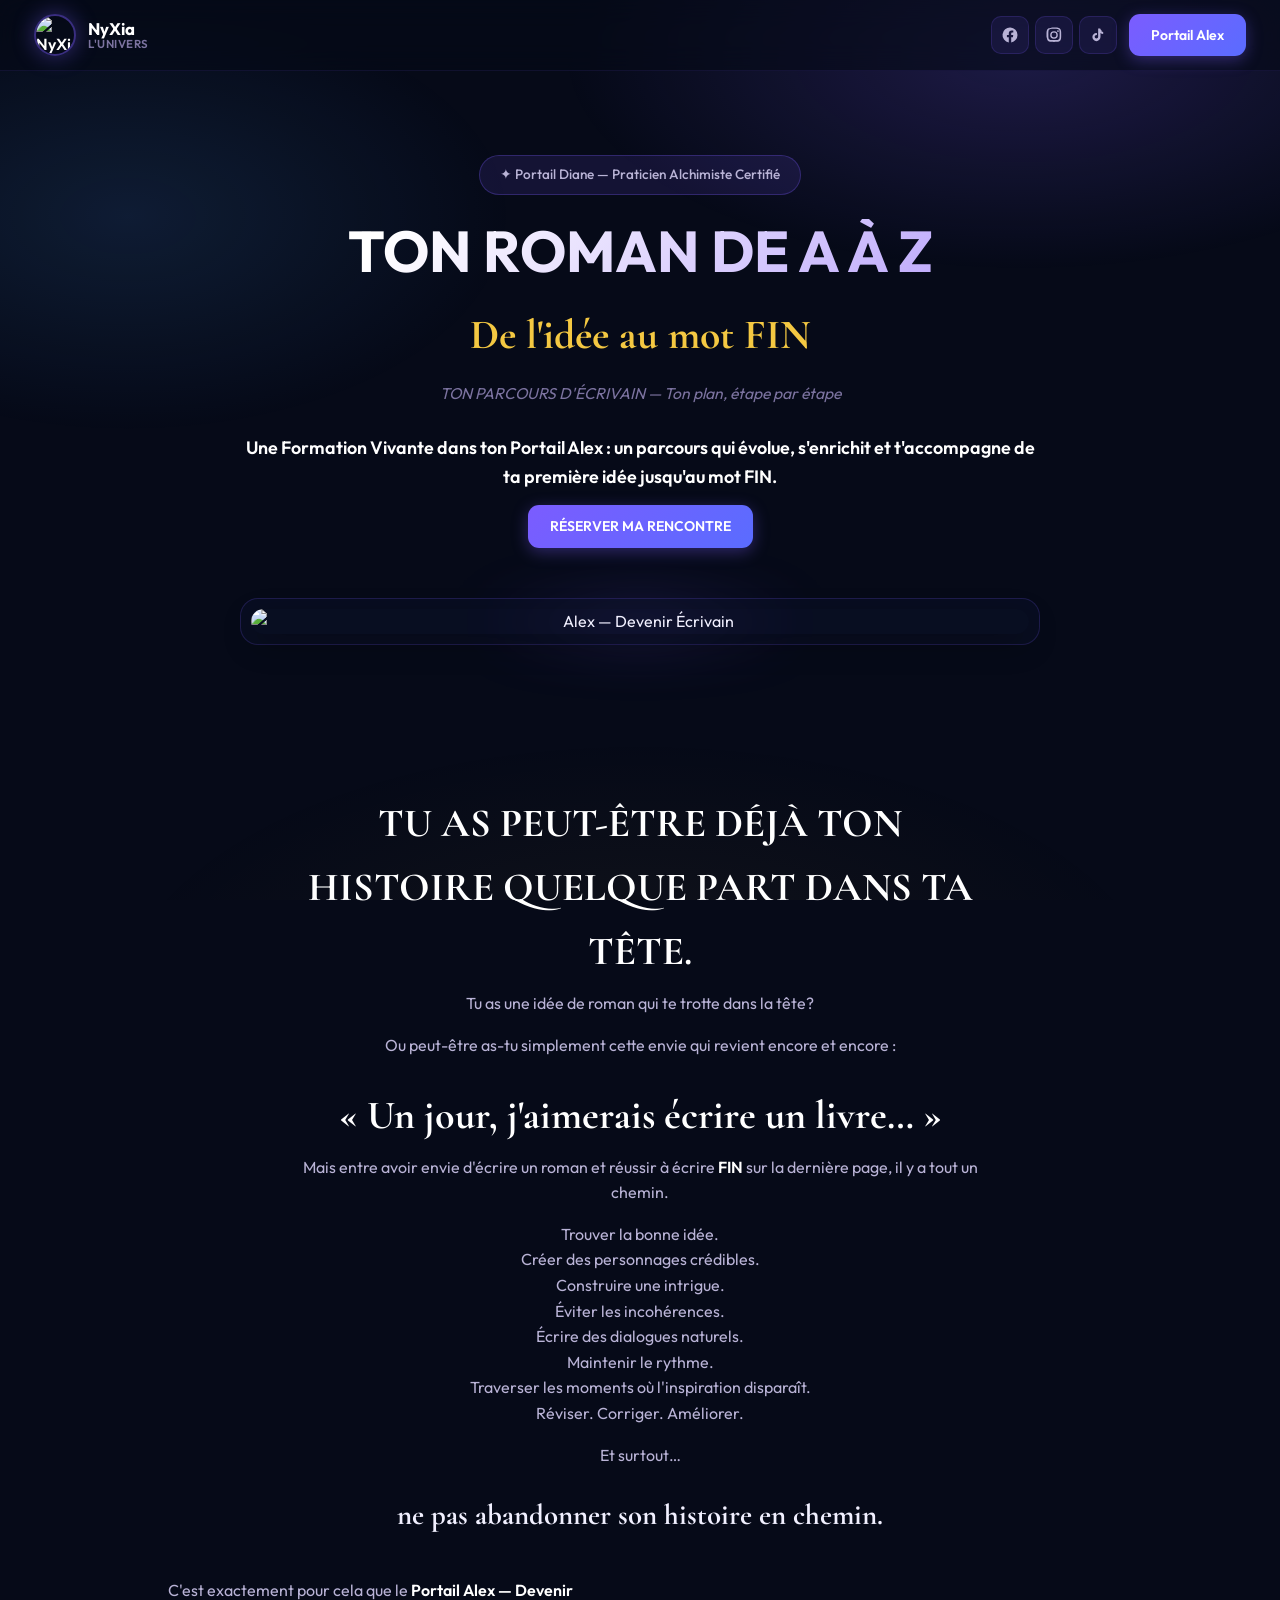
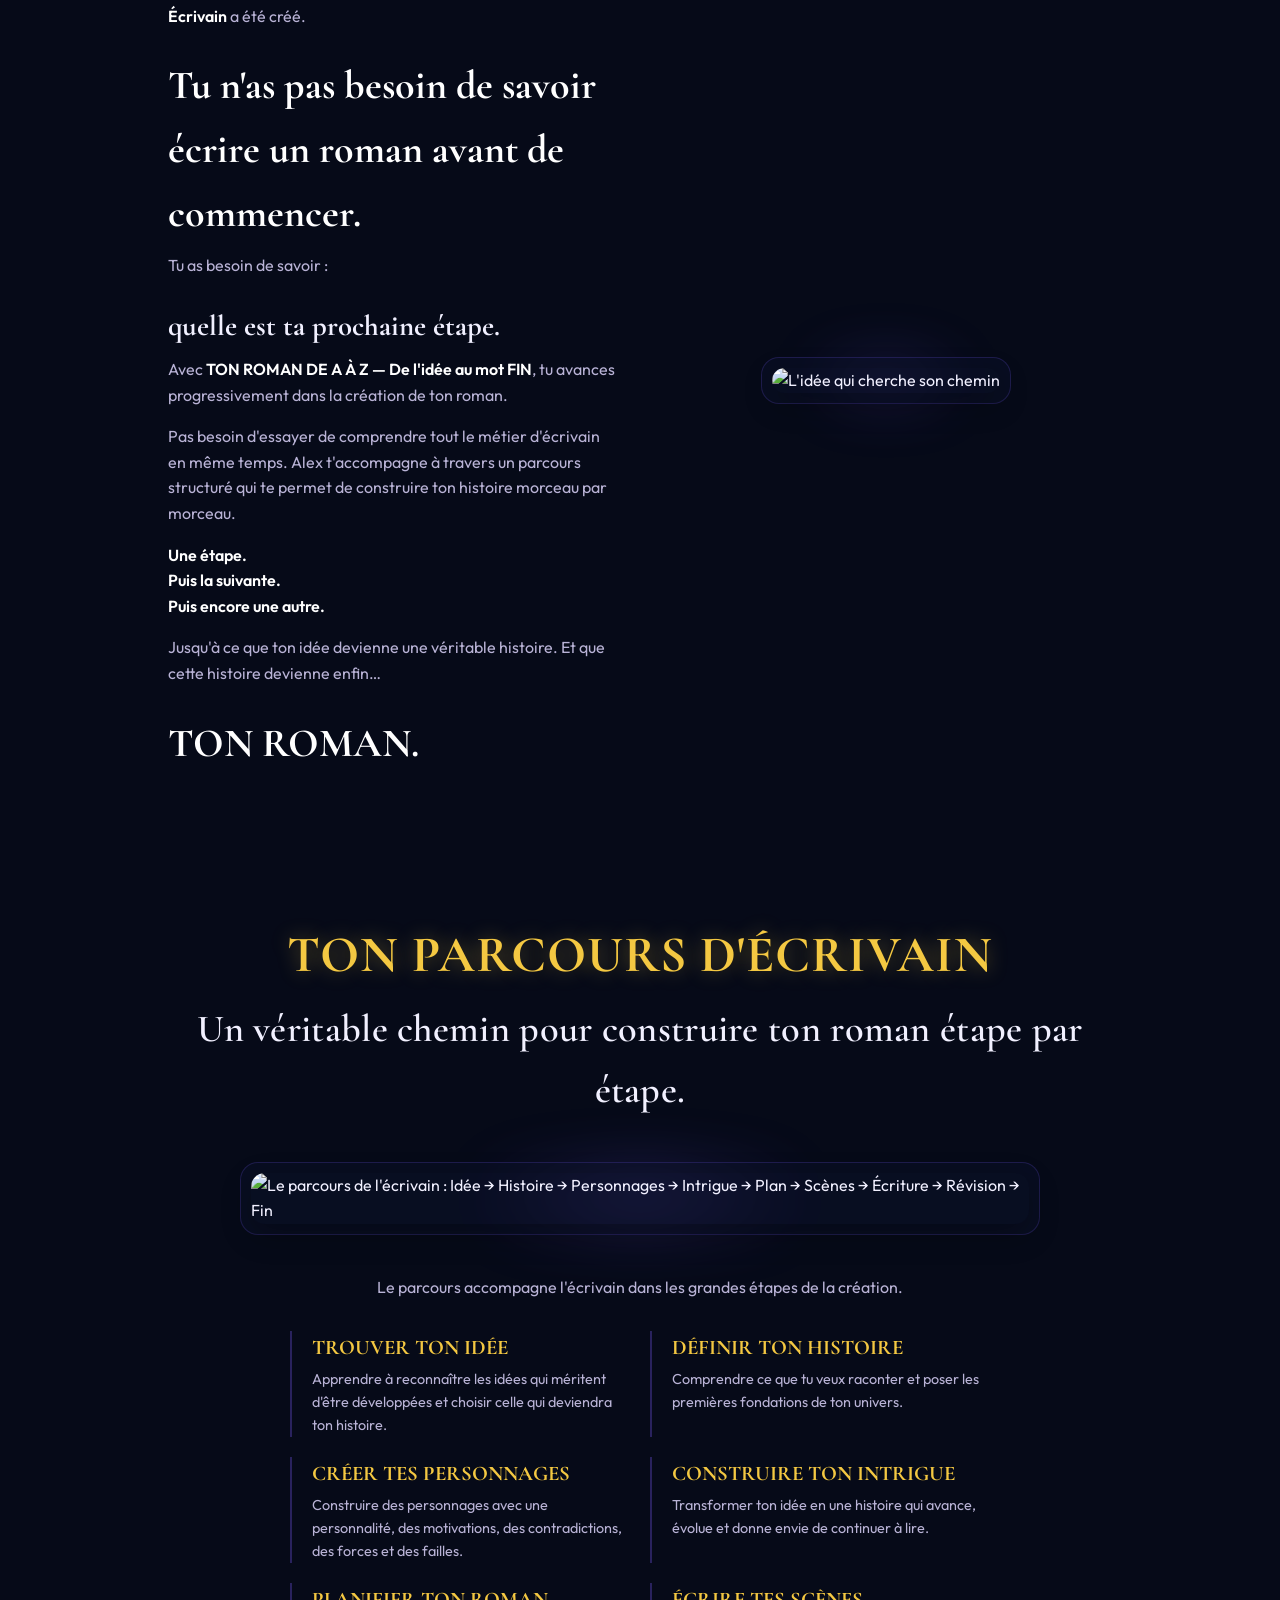
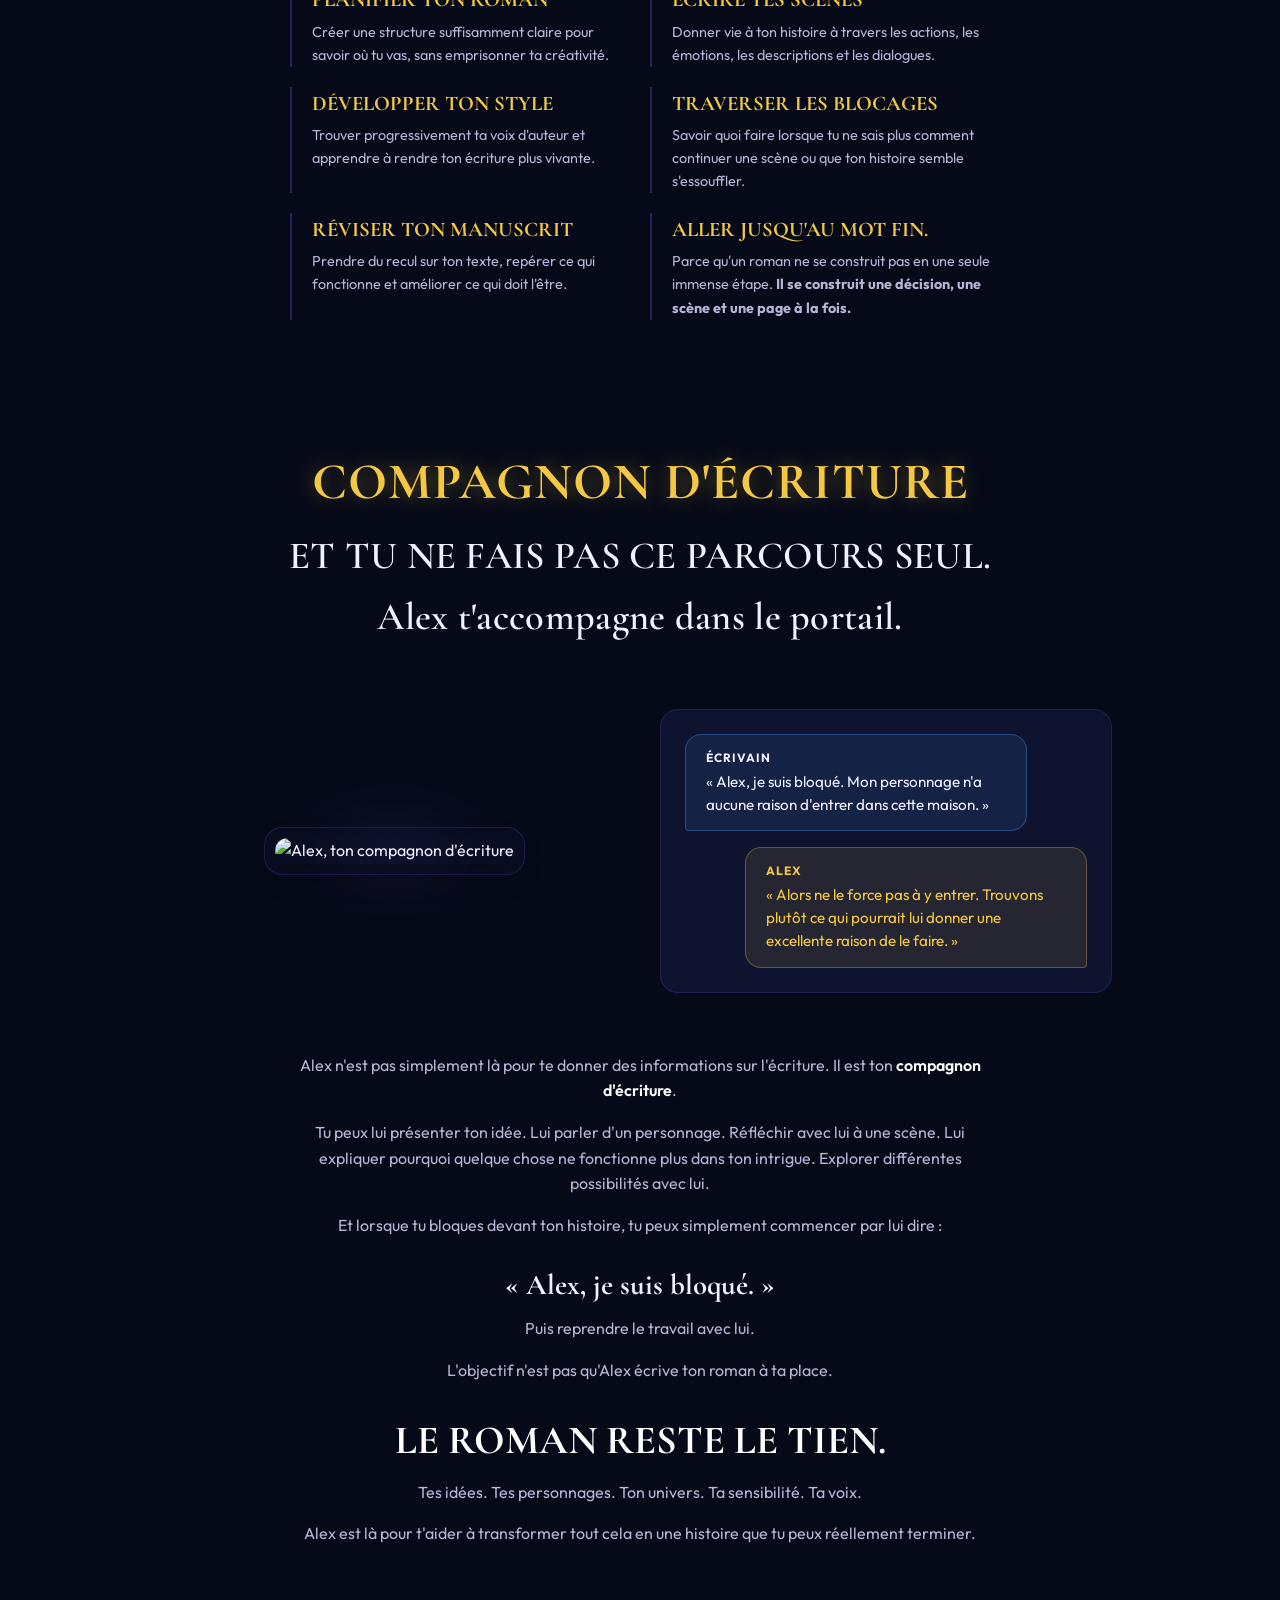
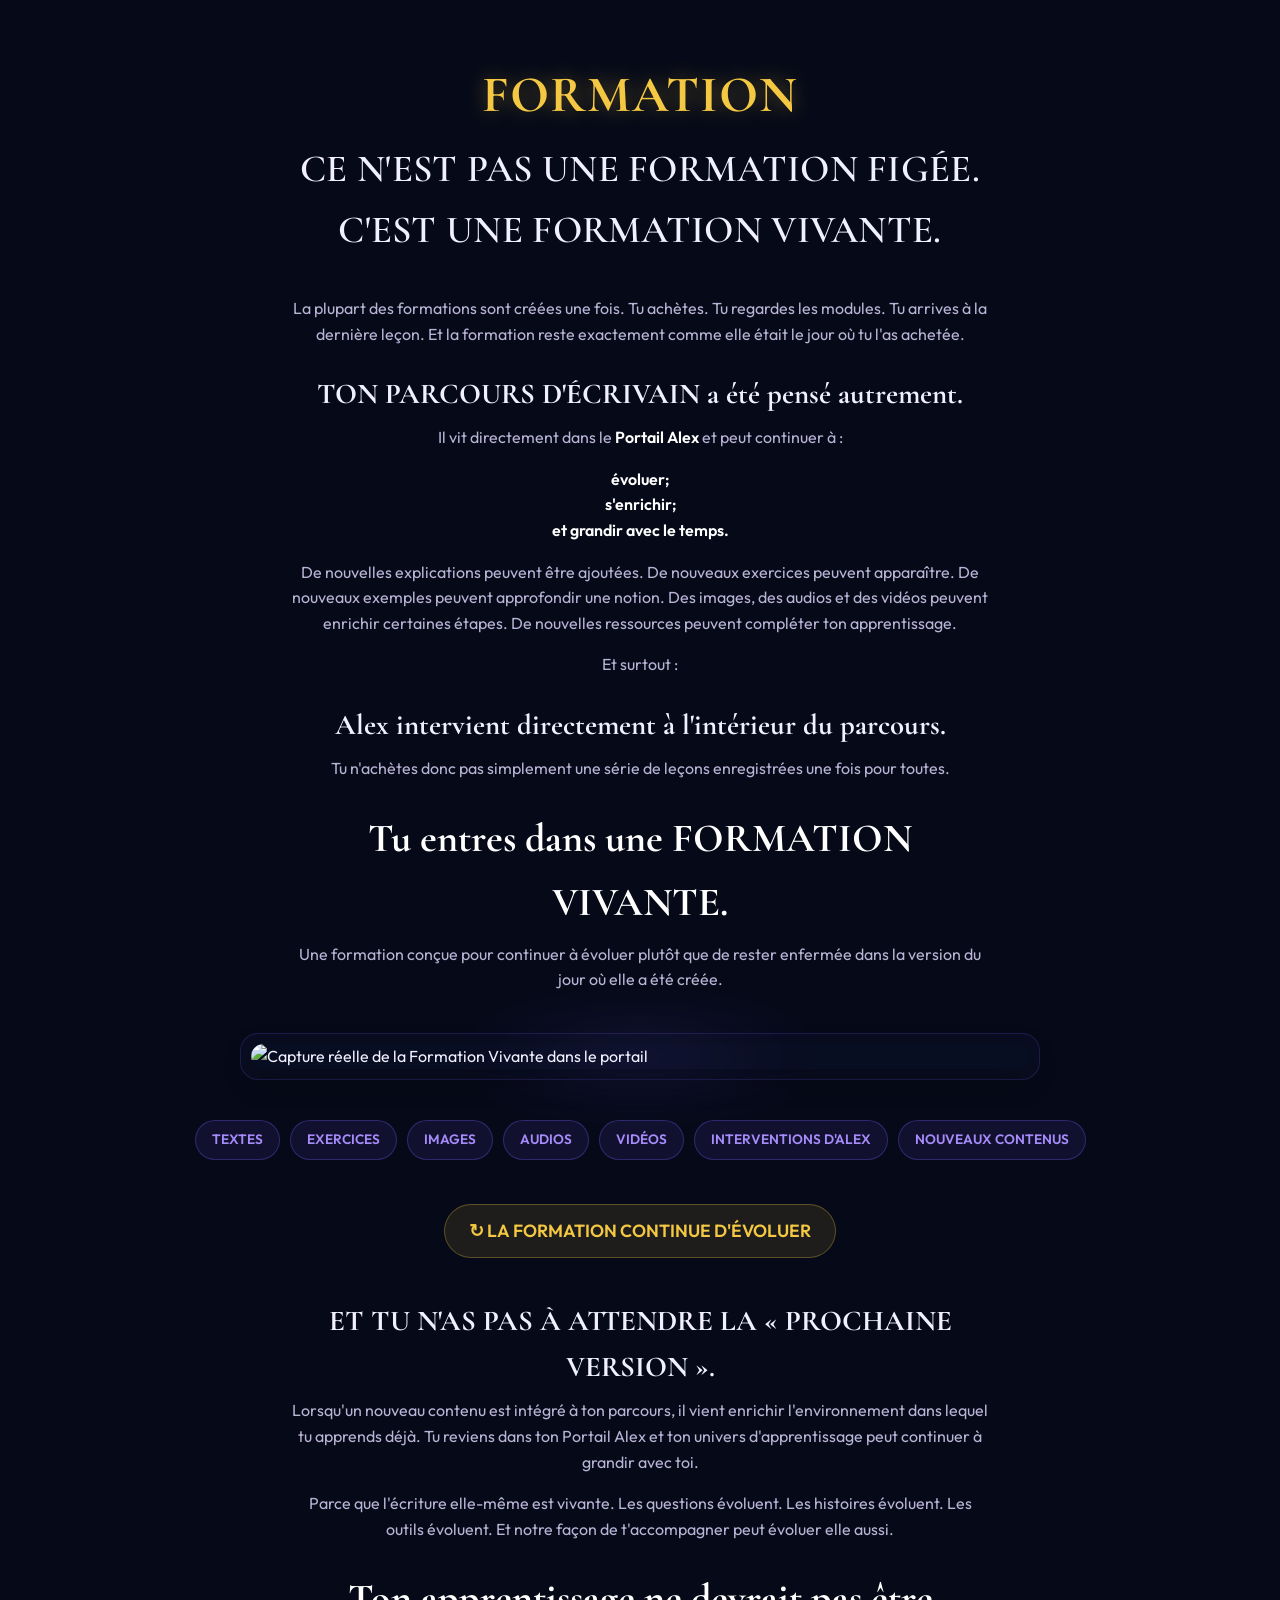
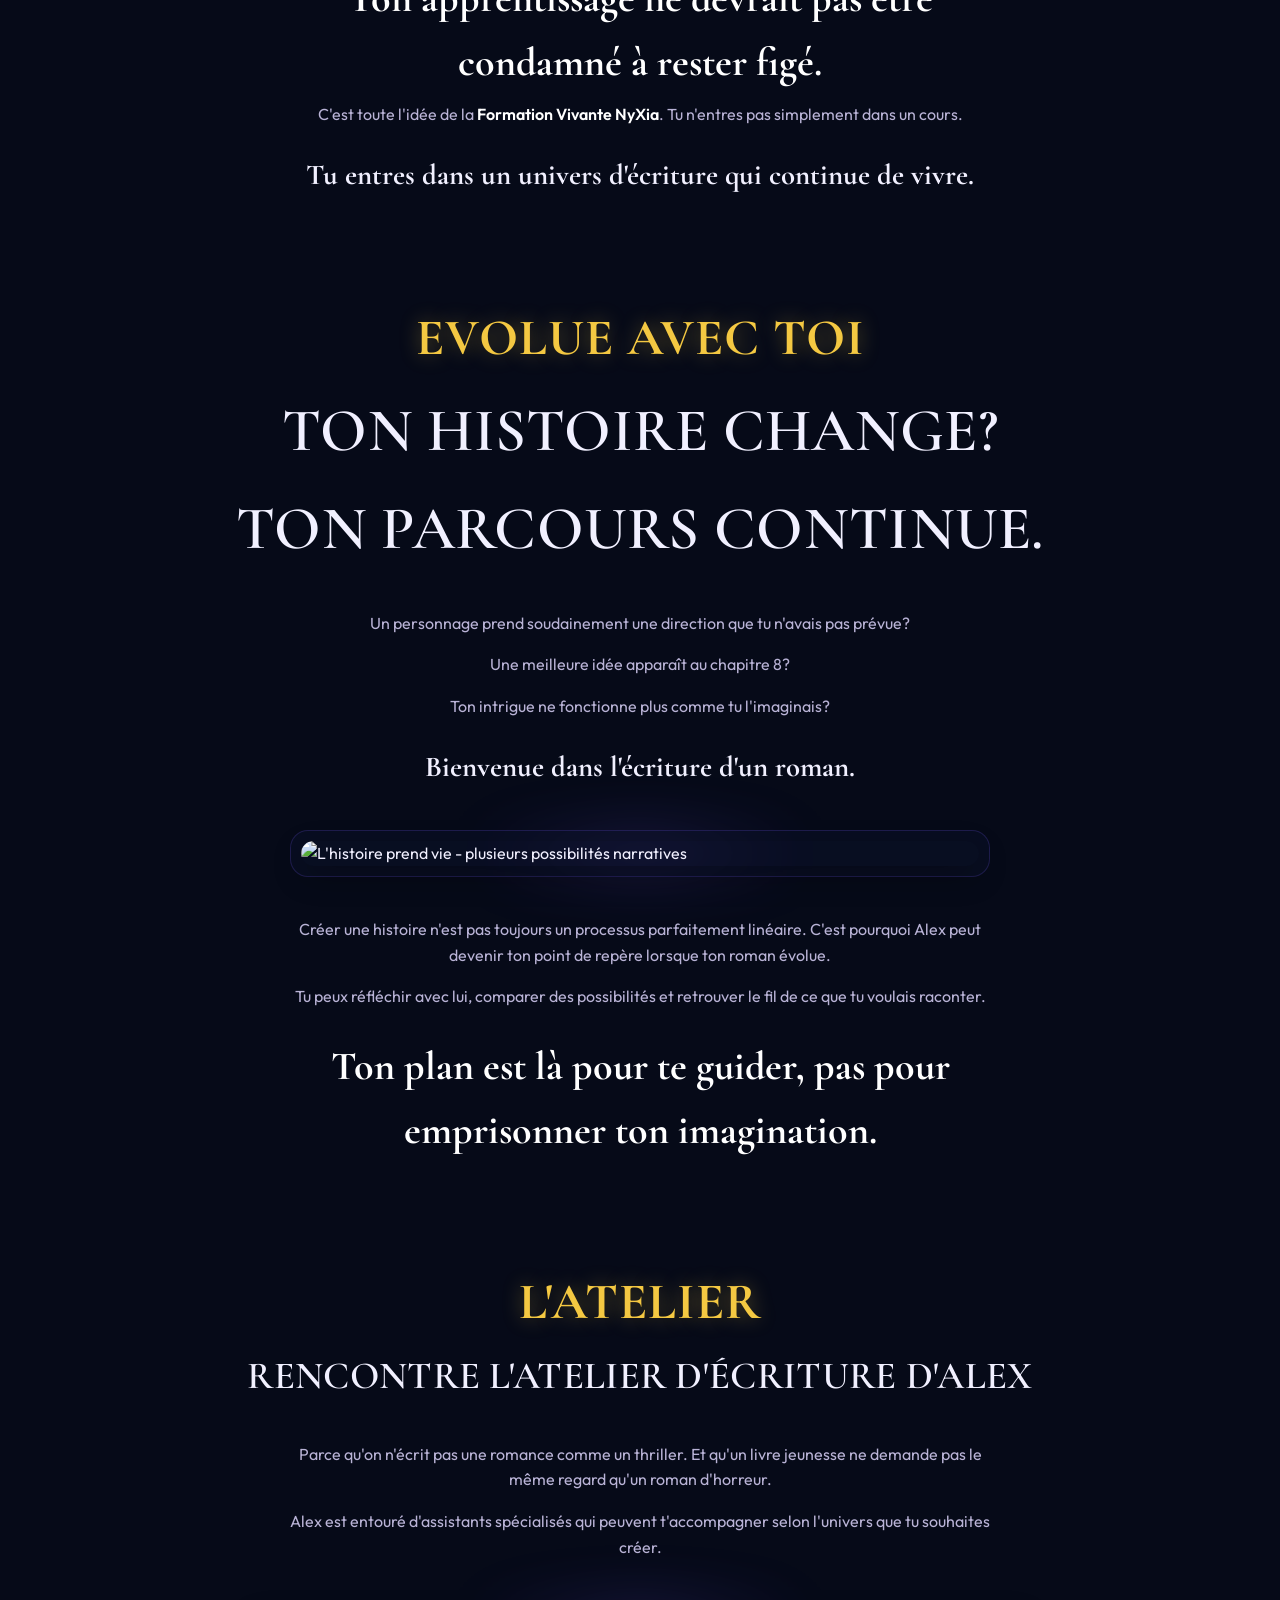
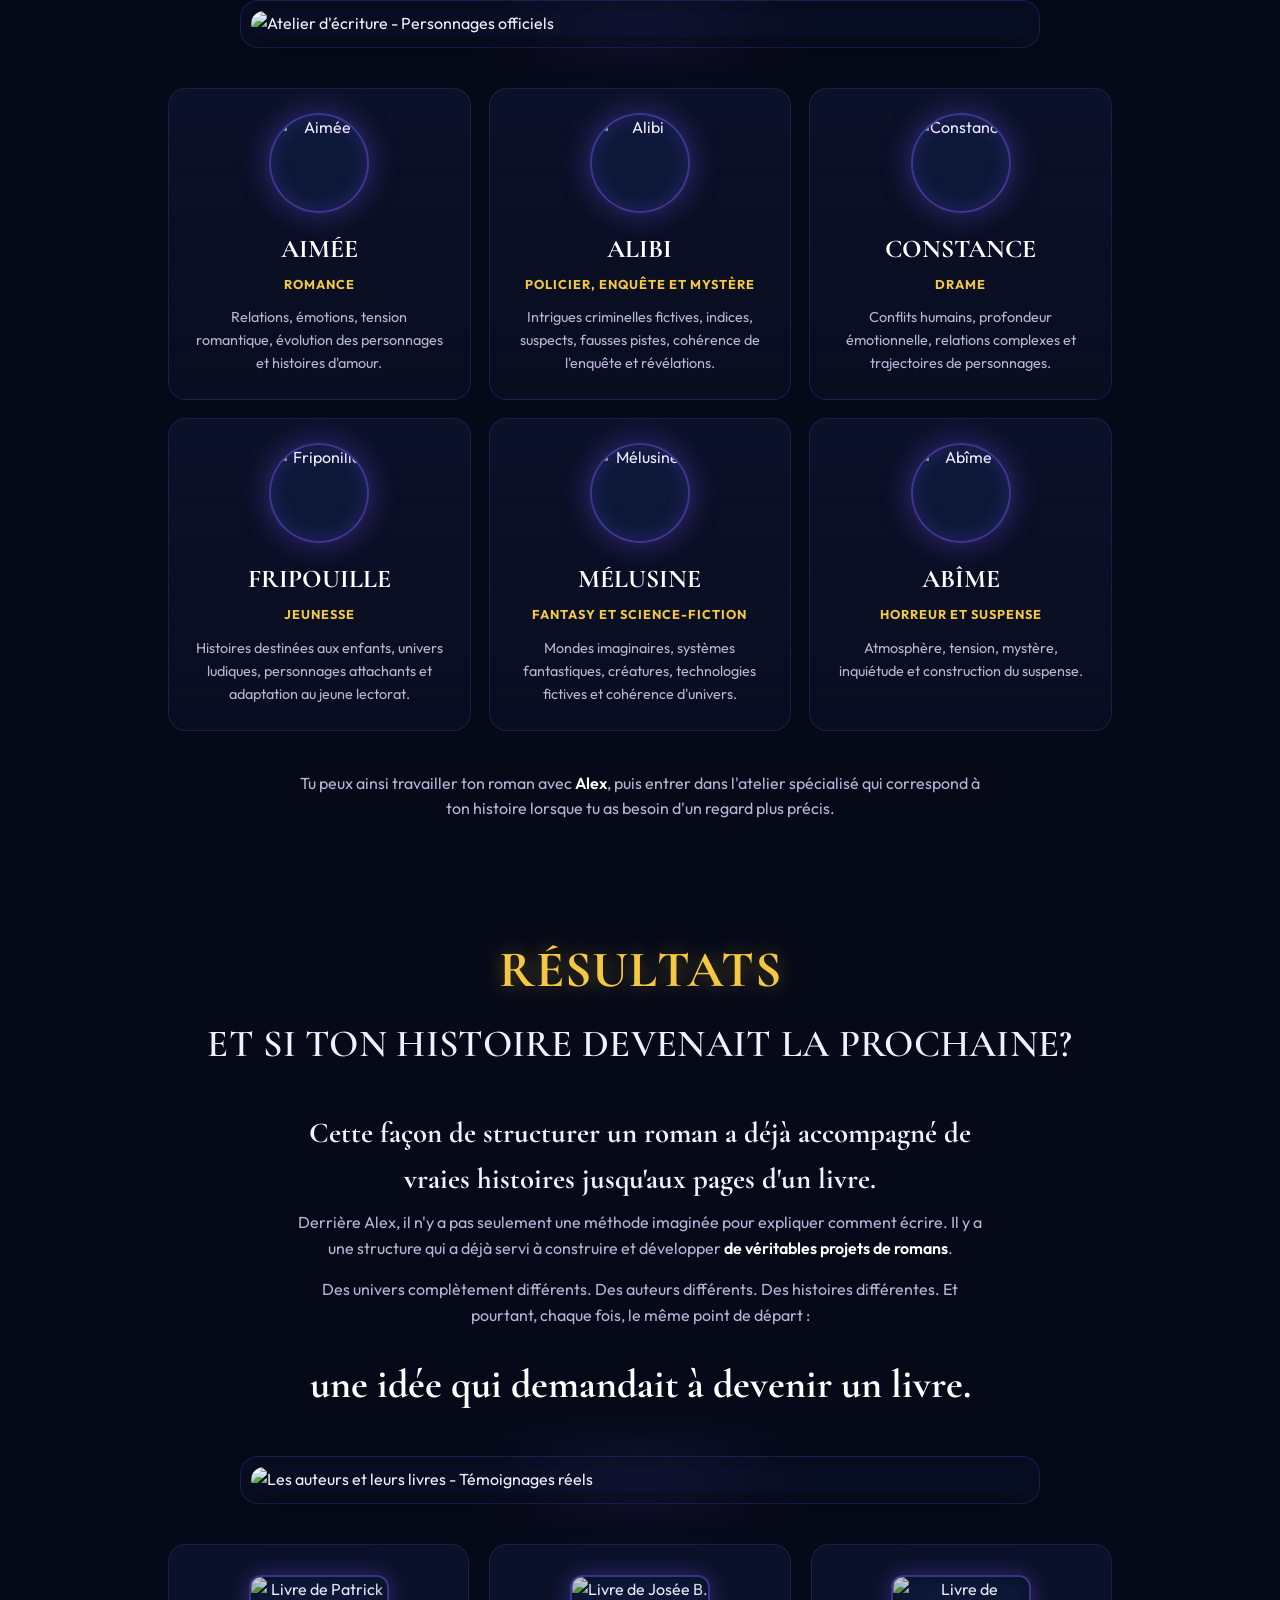
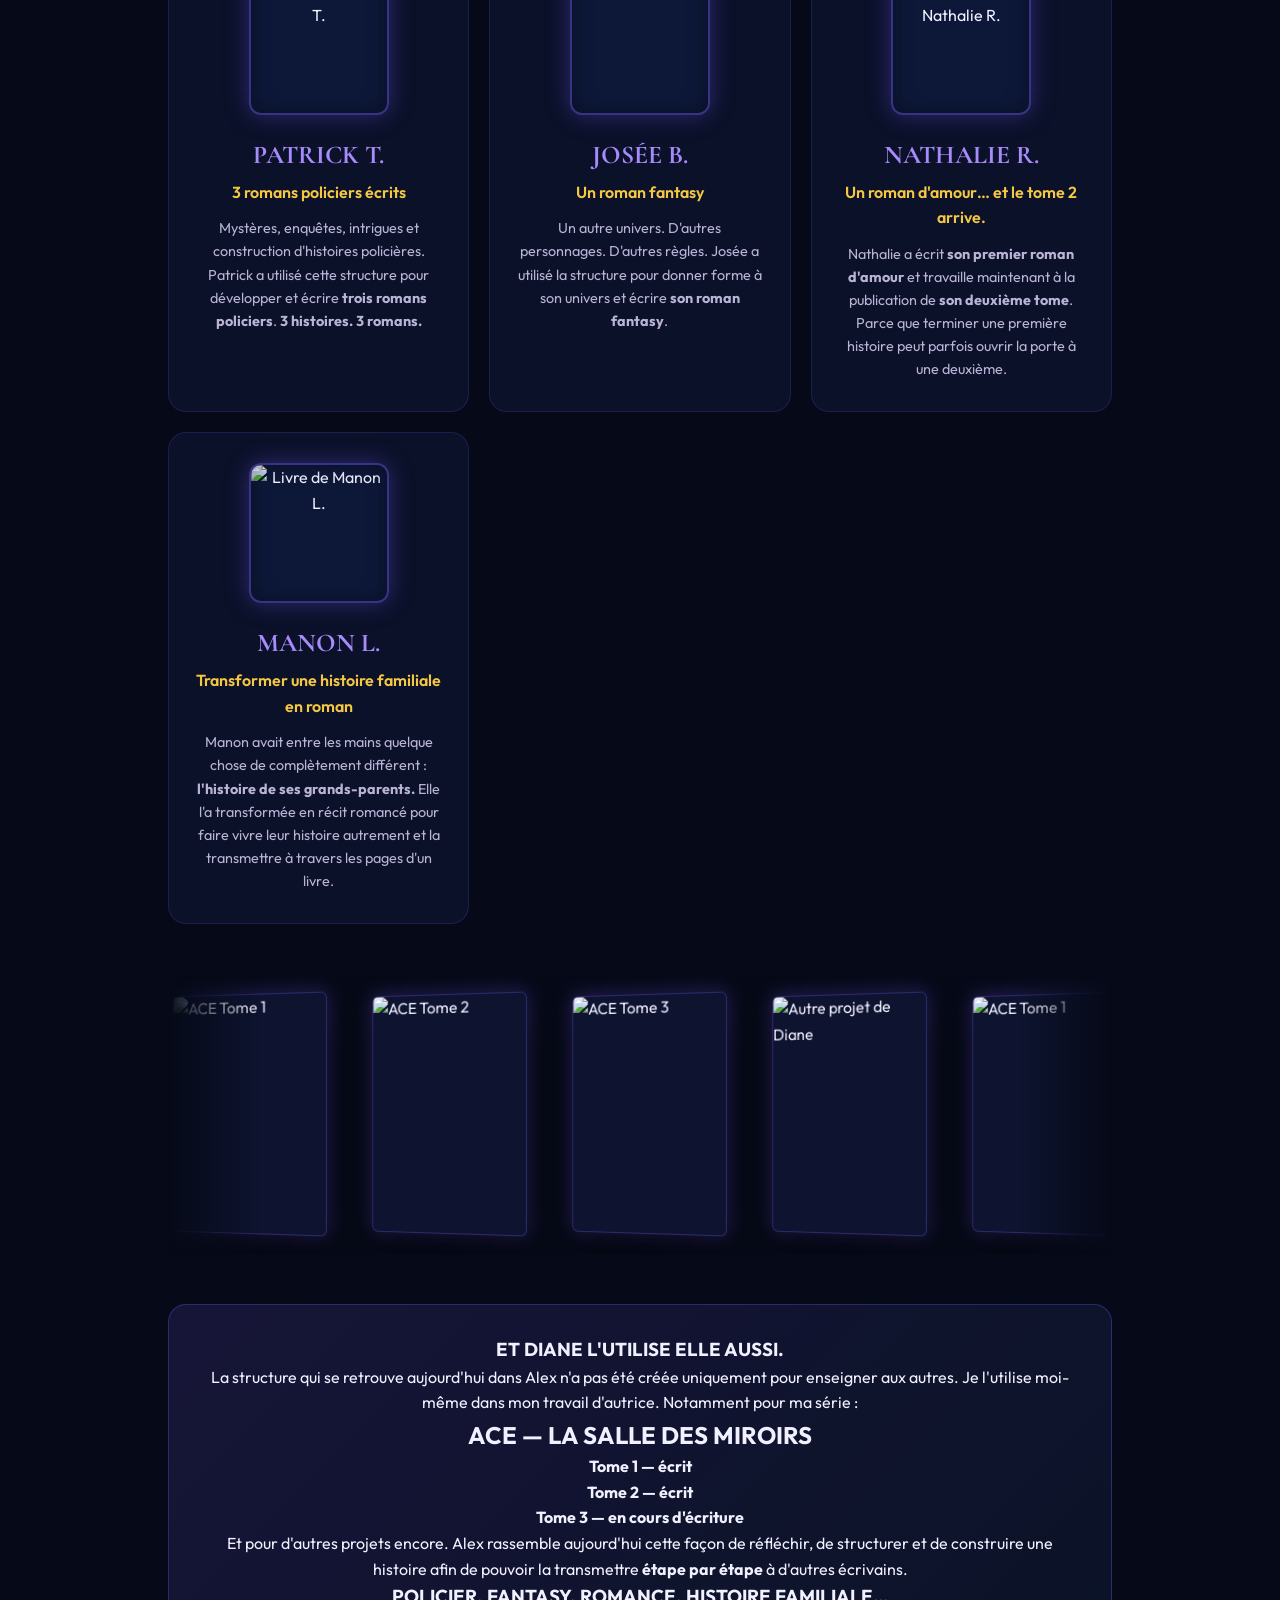
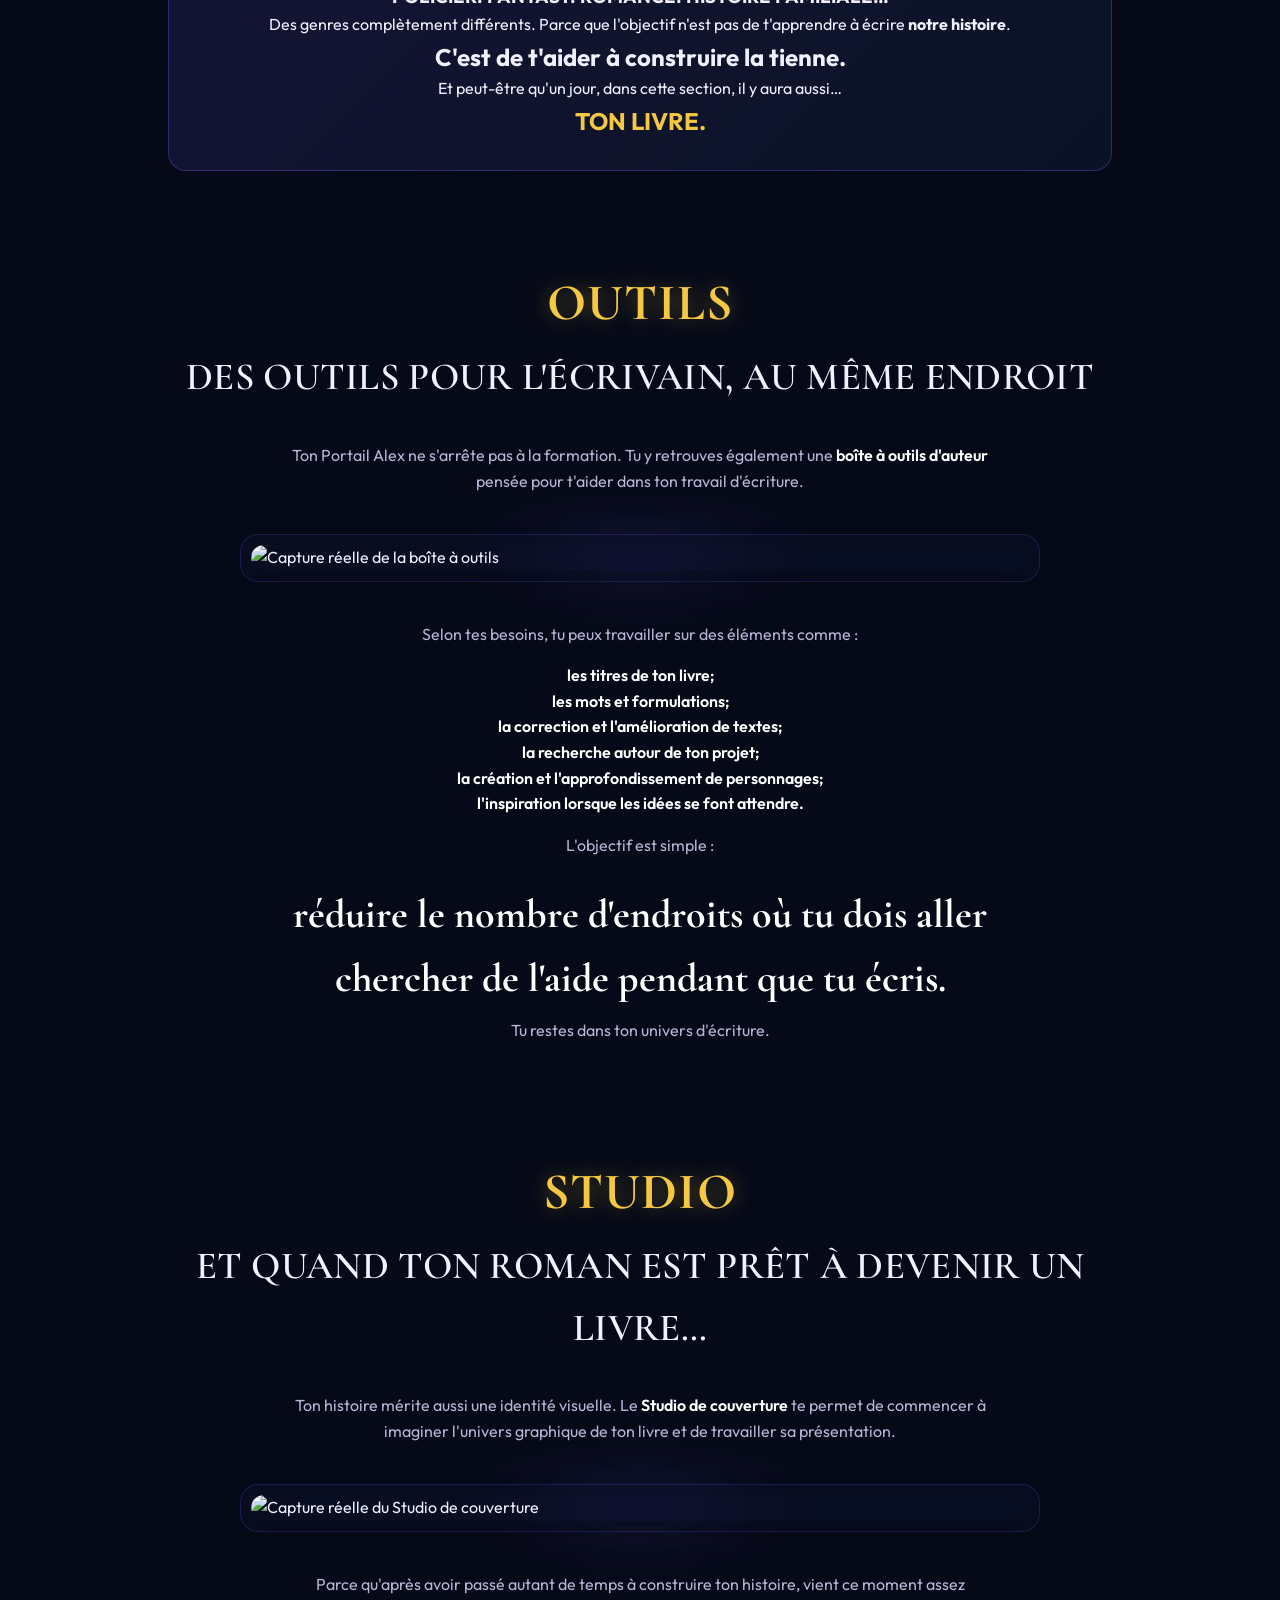
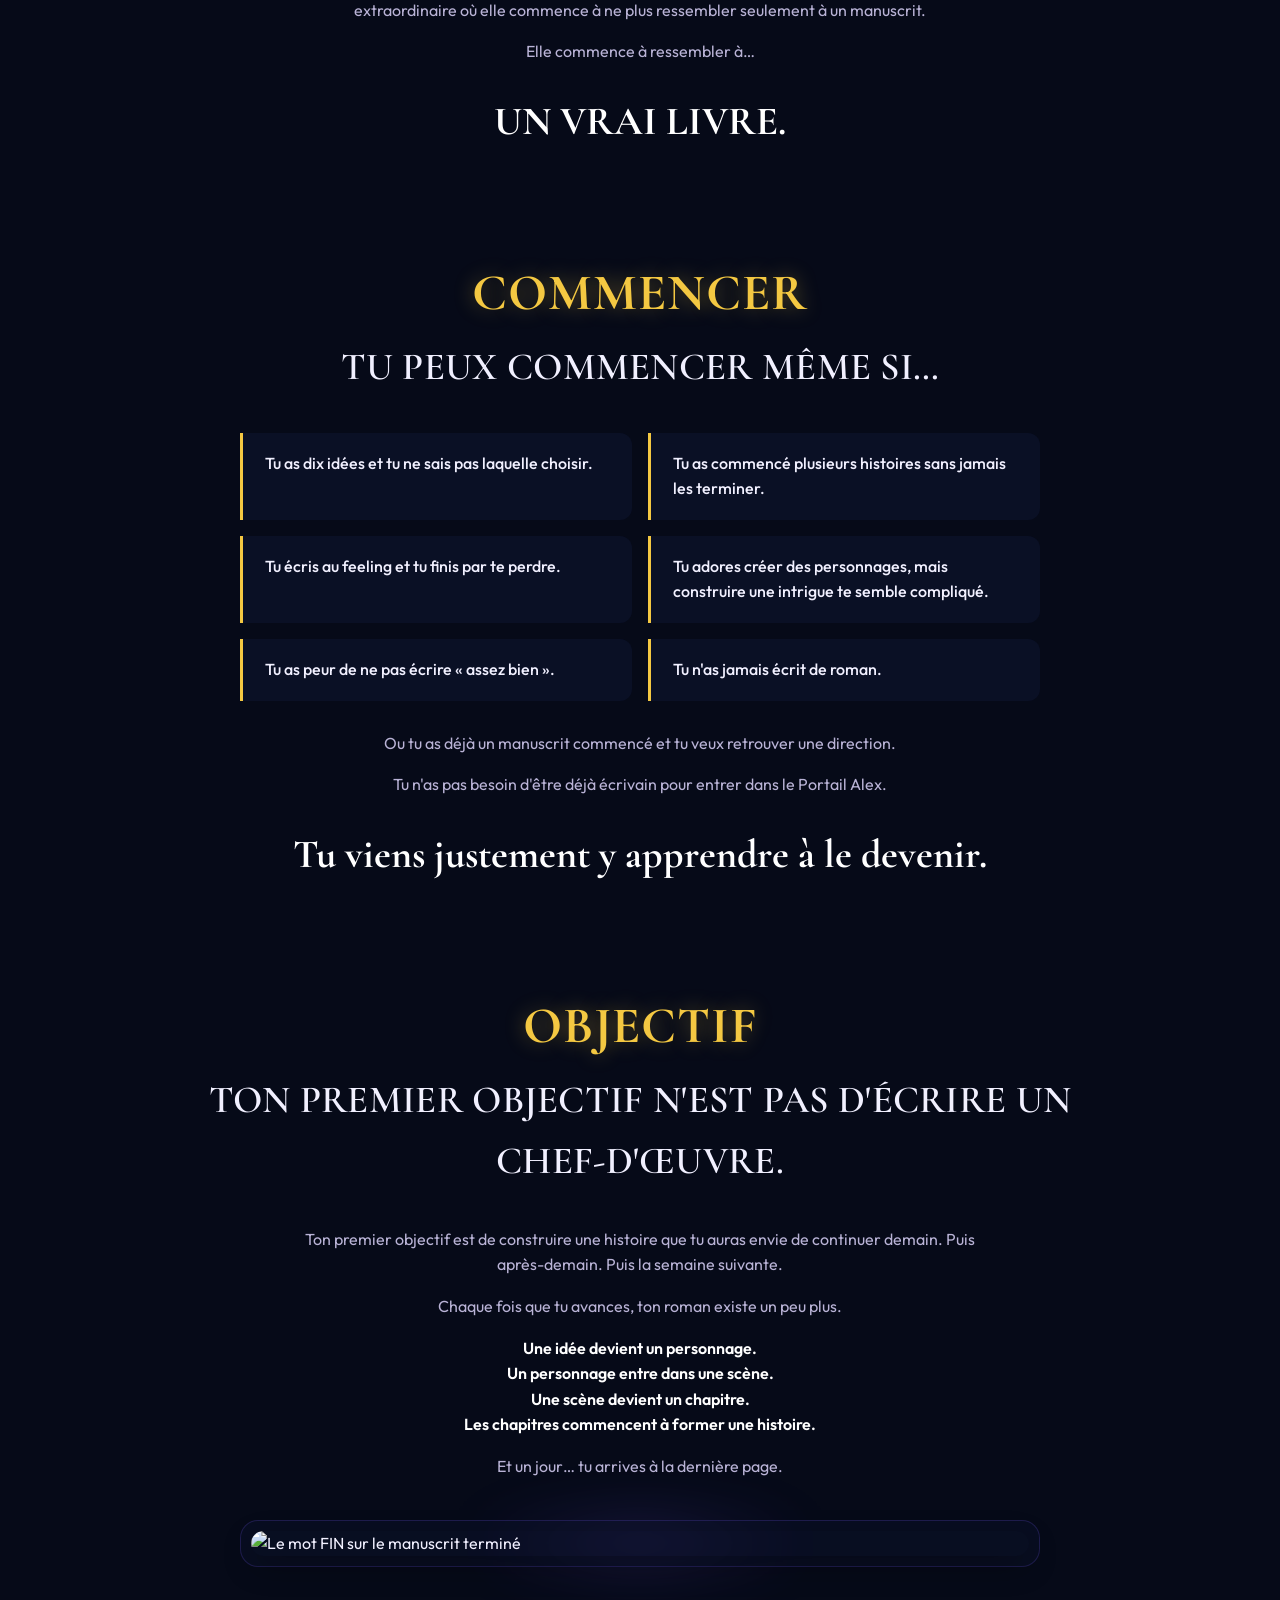
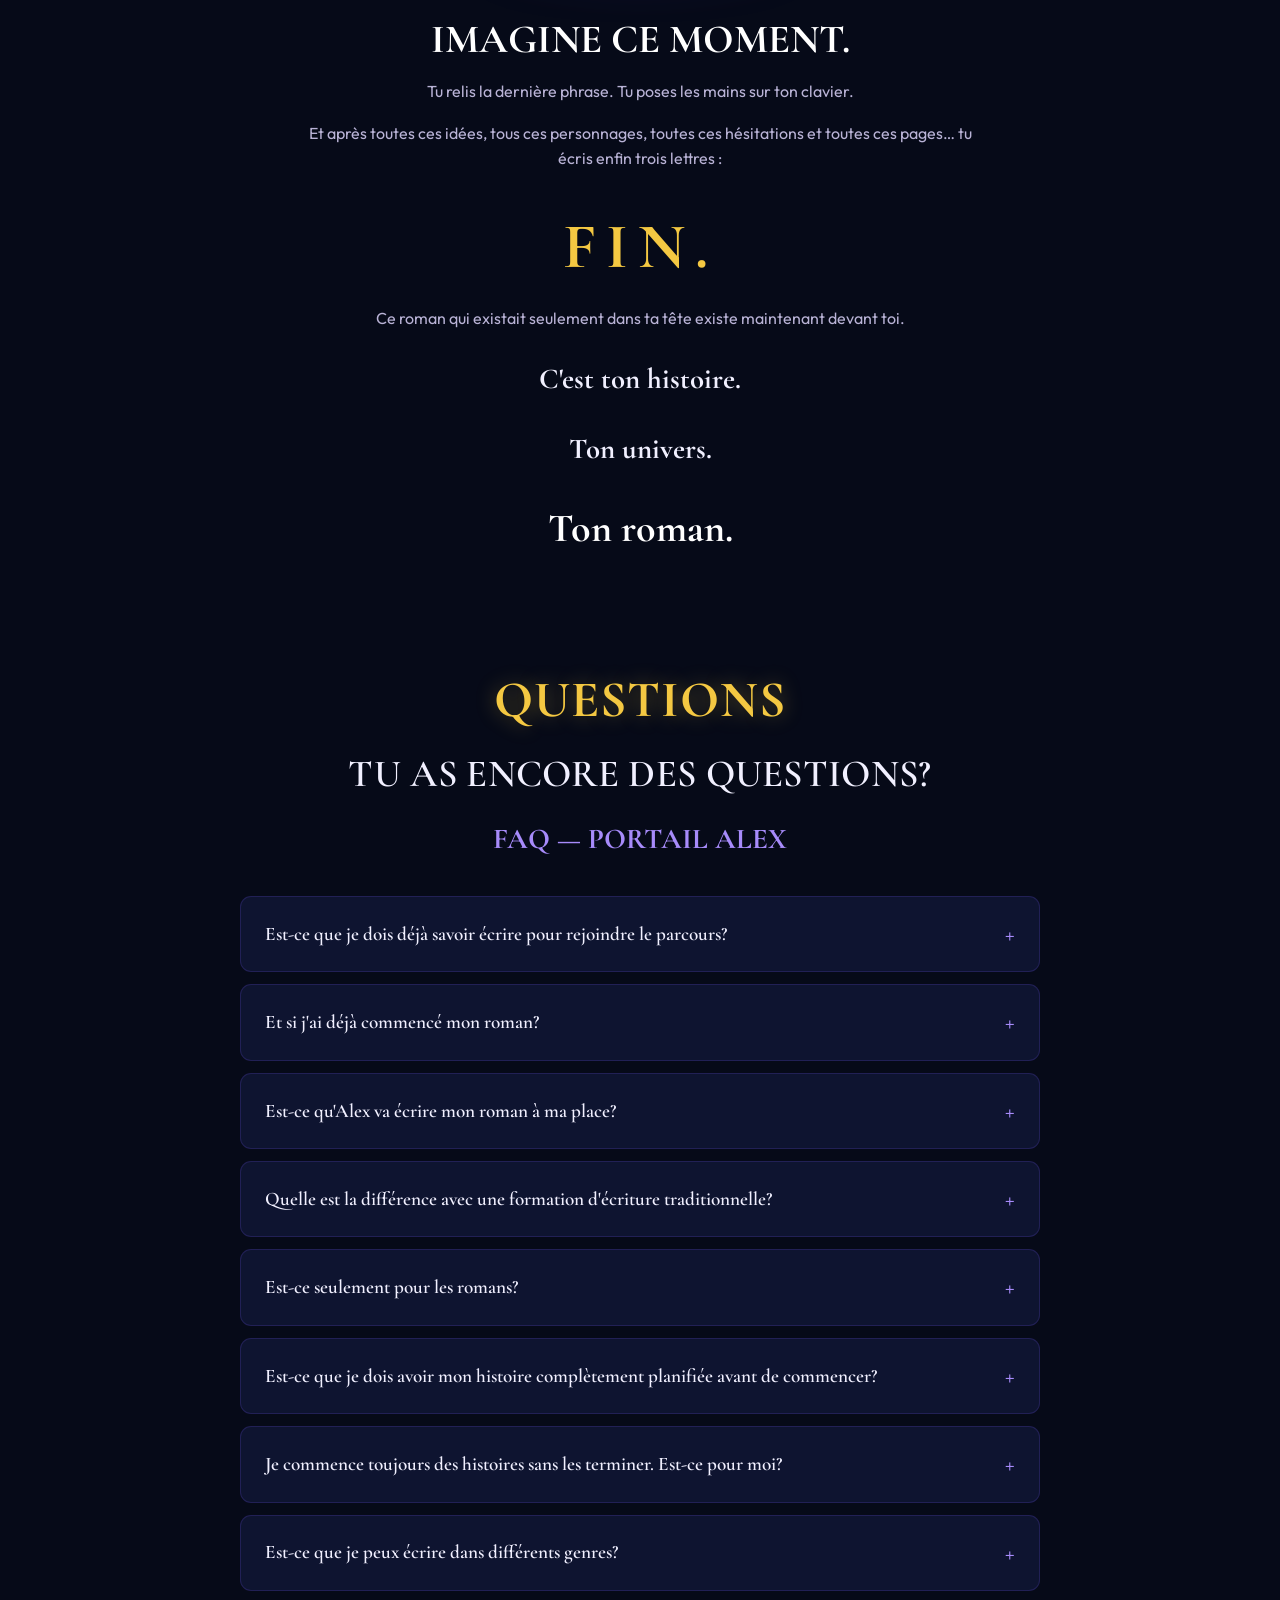
==== commit 53029336: "Update index.html" ====
--- a/index.html
+++ b/index.html
@@ -3,8 +3,8 @@
 <head>
 <meta charset="UTF-8">
 <meta name="viewport" content="width=device-width, initial-scale=1.0">
-<title>Portail Alex — Devenir Écrivain | NyXia</title>
-<meta name="description" content="TON ROMAN DE A À Z — De l'idée au mot FIN. Une Formation Vivante dans ton Portail Alex : un parcours qui évolue, s'enrichit et t'accompagne.">
+<title>Portail Diane — Praticienne | NyXia</title>
+<meta name="description" content="Praticienne Neuro Alchimiste Certifié">
 <link rel="icon" type="image/png" href="/FavIcon.png">
 <link rel="preconnect" href="https://fonts.googleapis.com">
 <link rel="preconnect" href="https://fonts.gstatic.com" crossorigin>
@@ -250,7 +250,7 @@
 
 <!-- ══════════ 1. HERO ══════════ -->
 <section class="hero" id="top">
-  <span class="hero-eyebrow">✦ Portail Alex — Devenir Écrivain</span>
+  <span class="hero-eyebrow">✦ Portail Diane — Praticien Alchimiste Certifié </span>
   <h1>TON ROMAN DE A À Z</h1>
   <h2>De l'idée au mot FIN</h2>
   <p class="hero-note">TON PARCOURS D'ÉCRIVAIN — Ton plan, étape par étape</p>
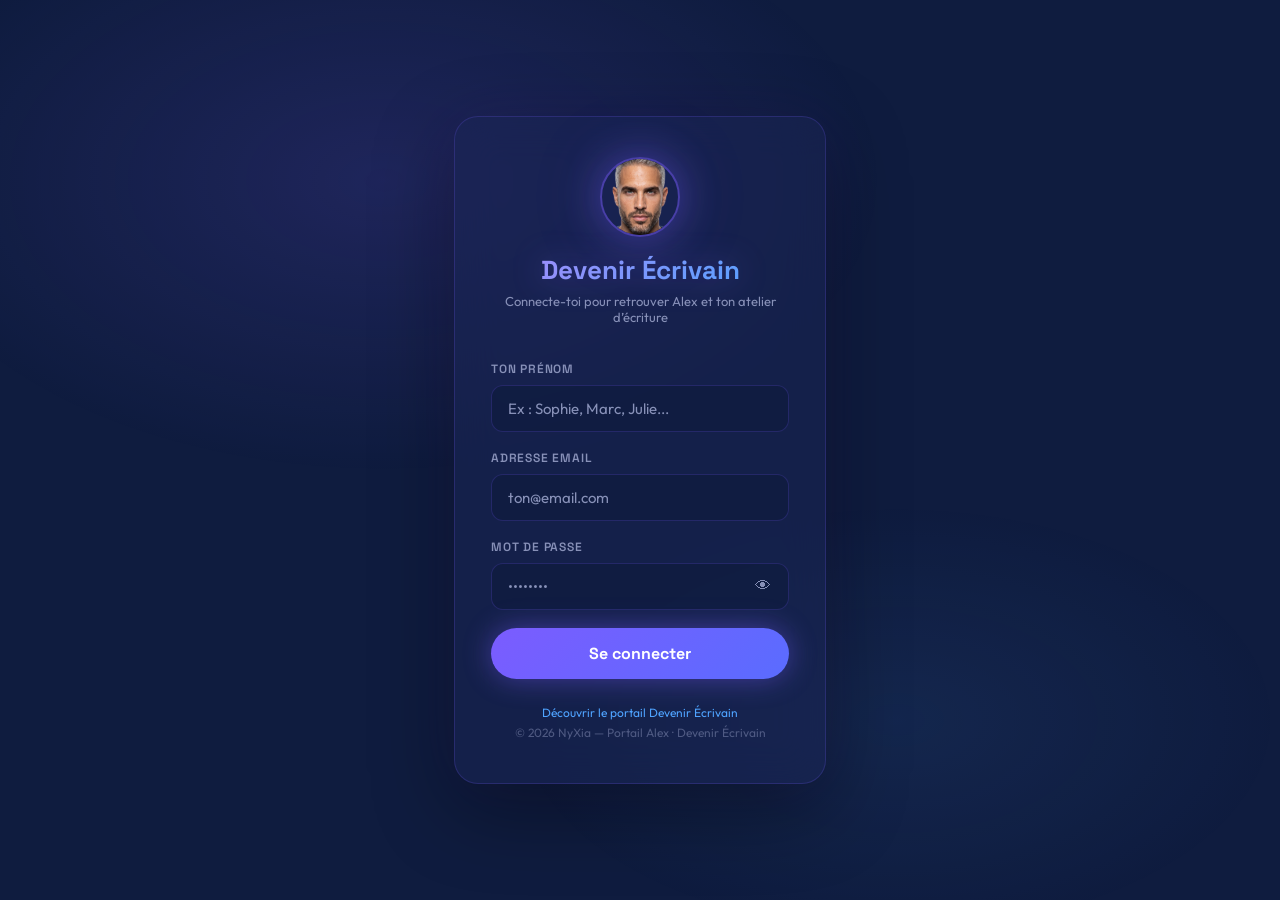
==== commit 6d0dfb5a: "Add files via upload" ====
--- a/index.html
+++ b/index.html
@@ -1,827 +1,5 @@
-<!DOCTYPE html>
-<html lang="fr">
-<head>
-<meta charset="UTF-8">
-<meta name="viewport" content="width=device-width, initial-scale=1.0">
-<title>Portail Diane — Praticienne | NyXia</title>
-<meta name="description" content="Praticienne Neuro Alchimiste Certifié">
-<link rel="icon" type="image/png" href="/FavIcon.png">
-<link rel="preconnect" href="https://fonts.googleapis.com">
-<link rel="preconnect" href="https://fonts.gstatic.com" crossorigin>
-<link href="https://fonts.googleapis.com/css2?family=Cormorant+Garamond:ital,wght@0,500;0,600;0,700;1,600&family=Outfit:wght@300;400;500;600;700;800&family=Space+Grotesk:wght@500;600;700&display=swap" rel="stylesheet">
-<style>
-*,*::before,*::after{margin:0;padding:0;box-sizing:border-box}
-:root{
-  --bg-deep:#060a18; --bg-card:#0e1430; --bg-card-hover:#141b3d;
-  --primary:#7B5CFF; --secondary:#5A6CFF; --primary-light:#a78bfa; --blue:#4FA3FF;
-  --primary-glow:rgba(123,92,255,.35); --gold:#F4C842; --green:#34d399;
-  --text:#f1f0ff; --text-secondary:#b9b3d6; --text-muted:#7c73a0;
-  --border:rgba(123,92,255,.18); --radius:18px; --radius-sm:11px;
-  --shadow-glow:0 16px 48px rgba(123,92,255,.16);
-  --transition:.3s cubic-bezier(.4,0,.2,1);
-}
-html{scroll-behavior:smooth}
-body{font-family:Outfit,-apple-system,BlinkMacSystemFont,sans-serif;background:var(--bg-deep);color:var(--text);line-height:1.6;min-height:100vh;overflow-x:hidden}
-a{color:var(--primary-light);text-decoration:none;transition:color var(--transition)}
-a:hover{color:#fff}
-img{max-width:100%;display:block}
-button{cursor:pointer;font-family:inherit;border:none;outline:none;color:inherit}
-:focus-visible{outline:2px solid var(--primary-light);outline-offset:3px;border-radius:6px}
-.display{font-family:'Cormorant Garamond',Georgia,serif;font-weight:700;letter-spacing:.3px}
-
-#starry-canvas{position:fixed;inset:0;z-index:0;pointer-events:none}
-.aura{position:fixed;inset:0;z-index:0;pointer-events:none;
-  background:
-    radial-gradient(60% 40% at 80% 6%,rgba(123,92,255,.2),transparent 60%),
-    radial-gradient(50% 40% at 10% 24%,rgba(79,163,255,.12),transparent 60%),
-    radial-gradient(70% 50% at 50% 112%,rgba(244,200,66,.06),transparent 60%);
-}
-
-/* ─────────── HEADER ─────────── */
-.site-header{
-  position:sticky;top:0;z-index:20;display:flex;align-items:center;justify-content:space-between;gap:16px;
-  padding:14px clamp(16px,4vw,34px);border-bottom:1px solid rgba(123,92,255,.1);
-  backdrop-filter:blur(14px);background:rgba(6,10,24,.62);
-}
-.brand{display:flex;align-items:center;gap:12px;color:#fff;font-weight:600}
-.brand img{width:42px;height:42px;border-radius:50%;object-fit:cover;border:2px solid rgba(123,92,255,.45);box-shadow:0 0 22px rgba(123,92,255,.4)}
-.brand-name{display:flex;flex-direction:column;line-height:1.1}
-.brand-name b{font-size:1.05rem;font-weight:700}
-.brand-name span{font-size:.72rem;color:var(--text-muted);letter-spacing:.5px;text-transform:uppercase}
-.header-right{display:flex;align-items:center;gap:12px;flex-wrap:wrap;justify-content:flex-end}
-.socials{display:flex;gap:6px}
-.social-btn{width:38px;height:38px;border-radius:10px;display:flex;align-items:center;justify-content:center;
-  background:rgba(123,92,255,.1);border:1px solid var(--border);color:var(--text-secondary);transition:all var(--transition)}
-.social-btn:hover{color:#fff;border-color:var(--primary);background:rgba(123,92,255,.22);transform:translateY(-1px)}
-.social-btn svg{width:18px;height:18px;fill:currentColor}
-.btn-primary{padding:10px 22px;border-radius:var(--radius-sm);background:linear-gradient(135deg,var(--primary),var(--secondary));
-  color:#fff;font-size:.875rem;font-weight:600;white-space:nowrap;box-shadow:0 4px 16px var(--primary-glow);
-  transition:transform var(--transition),box-shadow var(--transition)}
-.btn-primary:hover{transform:translateY(-1px);box-shadow:0 6px 26px var(--primary-glow);color:#fff}
-.btn-ghost{padding:10px 22px;border-radius:var(--radius-sm);white-space:nowrap;background:rgba(123,92,255,.1);
-  border:1px solid var(--border);color:var(--text);font-size:.875rem;font-weight:600;transition:all var(--transition)}
-.btn-ghost:hover{border-color:var(--primary);background:rgba(123,92,255,.2);color:#fff}
-@media(max-width:560px){.socials{display:none}}
-
-/* ─────────── HERO ─────────── */
-.hero{position:relative;z-index:1;max-width:1120px;margin:0 auto;
-  padding:clamp(44px,7vw,84px) clamp(20px,4vw,28px) 30px;text-align:center}
-.hero-eyebrow{display:inline-flex;align-items:center;gap:8px;padding:8px 20px;border-radius:50px;
-  background:rgba(123,92,255,.12);border:1px solid rgba(123,92,255,.28);color:var(--text-secondary);
-  font-size:.85rem;font-weight:500;margin-bottom:24px}
-.hero h1{font-size:clamp(2.2rem,5.4vw,3.6rem);line-height:1.1;margin-bottom:20px;
-  background:linear-gradient(135deg,#fff 26%,var(--primary-light));
-  -webkit-background-clip:text;-webkit-text-fill-color:transparent;background-clip:text}
-.hero h2{font-family:'Cormorant Garamond',serif;font-size:clamp(1.8rem,4vw,2.6rem);color:var(--gold);margin-bottom:12px}
-.hero-lead{color:var(--text-secondary);font-size:1.12rem;max-width:640px;margin:0 auto 14px}
-.hero-lead b{color:#fff;font-weight:600}
-.hero-note{color:var(--text-muted);font-size:.98rem;font-style:italic;max-width:560px;margin:0 auto 28px}
-.hero-cta{display:flex;flex-wrap:wrap;gap:12px;justify-content:center}
-
-/* ─────────── GLOBAL LAYOUTS ─────────── */
-.section-wrap{position:relative;z-index:1;max-width:1000px;margin:0 auto;padding:clamp(30px,5vw,52px) clamp(20px,4vw,28px)}
-.section-head{text-align:center;margin-bottom:34px}
-
-.section-head .kicker{
-  display:block;
-  color:var(--gold);
-  font-family:'Cormorant Garamond',Georgia,serif;
-  font-size:clamp(2.2rem, 4.5vw, 3.2rem); 
-  font-weight:700;
-  letter-spacing:1px;
-  text-transform:uppercase;
-  margin-bottom:16px;
-  text-shadow:0 0 20px rgba(244,200,66,0.4);
-  line-height:1.1;
-}
-
-.section-head h2{font-size:clamp(1.8rem, 3.2vw, 2.4rem); color:var(--text); margin-bottom:8px; font-weight:600;}
-.section-head h3{font-family:'Cormorant Garamond',serif;font-size:1.8rem;color:var(--primary-light);margin-top:10px}
-.section-head p{color:var(--text-muted);font-size:.98rem;max-width:560px;margin:0 auto}
-.text-block{max-width:700px;margin:0 auto;text-align:center;color:var(--text-secondary);}
-.text-block p{margin-bottom:1rem;}
-.text-block h3{font-family:'Cormorant Garamond',Georgia,serif;color:var(--text);font-size:1.8rem;margin:1.5rem 0 0.5rem;}
-.text-block h2{font-family:'Cormorant Garamond',serif;font-size:clamp(1.8rem,4vw,2.5rem);color:#fff;margin:1.5rem 0 0.5rem;}
-.text-block strong{color:#fff;font-weight:600;}
-
-/* ─────────── IMAGE GLOW & FLOAT ─────────── */
-.img-frame{position:relative;max-width:700px;margin:40px auto;padding:10px;border-radius:var(--radius);border:1px solid rgba(123,92,255,.2);background:rgba(14,20,48,.4)}
-.img-frame::before{content:'';position:absolute;top:50%;left:50%;transform:translate(-50%,-50%);width:100%;height:100%;max-width:500px;max-height:500px;background:radial-gradient(circle,var(--primary-glow),transparent 70%);z-index:-1;filter:blur(30px);opacity:0.6;pointer-events:none;animation:glow-pulse 4s ease-in-out infinite}
-.img-frame img{width:100%;height:auto;border-radius:14px;animation:float-soft 6s ease-in-out infinite;box-shadow:0 10px 30px rgba(0,0,0,0.3)}
-.img-frame.large{max-width:800px}
-@keyframes float-soft{0%,100%{transform:translateY(0)}50%{transform:translateY(-10px)}}
-@keyframes glow-pulse{0%,100%{opacity:0.4}50%{opacity:0.8}}
-
-.split-layout{display:grid;grid-template-columns:1fr 1fr;gap:40px;align-items:center;margin:40px 0;}
-@media(max-width:760px){.split-layout{grid-template-columns:1fr}}
-
-/* ─────────── PARCOURS LIST ─────────── */
-.parcours-list{text-align:left;max-width:700px;margin:30px auto;display:grid;grid-template-columns:1fr 1fr;gap:20px}
-@media(max-width:680px){.parcours-list{grid-template-columns:1fr}}
-.parcours-item{padding-left:20px;border-left:2px solid rgba(123,92,255,.3)}
-.parcours-item h4{font-family:'Cormorant Garamond',serif;font-size:1.3rem;color:var(--gold);margin-bottom:4px}
-.parcours-item p{font-size:.9rem;color:var(--text-secondary)}
-
-/* ─────────── CHAT BULLES ─────────── */
-.chat-container{background:var(--bg-card);border:1px solid var(--border);border-radius:var(--radius);padding:24px;margin:20px 0;display:flex;flex-direction:column;gap:16px}
-.chat-bubble{padding:14px 20px;border-radius:16px;max-width:85%;font-size:.95rem;line-height:1.5}
-.chat-writer{background:rgba(79,163,255,.1);border:1px solid rgba(79,163,255,.3);align-self:flex-start;border-bottom-left-radius:4px}
-.chat-alex{background:rgba(244,200,66,.1);border:1px solid rgba(244,200,66,.3);align-self:flex-end;border-bottom-right-radius:4px;color:#F4C842}
-.chat-author{font-size:.75rem;font-weight:700;text-transform:uppercase;letter-spacing:1px;margin-bottom:4px;display:block}
-
-/* ─────────── FEATURES BADGES ─────────── */
-.features-row{display:flex;flex-wrap:wrap;gap:10px;justify-content:center;margin:24px 0}
-.feature-badge{background:rgba(123,92,255,.1);border:1px solid rgba(123,92,255,.3);color:var(--primary-light);padding:8px 16px;border-radius:50px;font-size:.85rem;font-weight:600}
-.feature-badge.gold{color:var(--gold);border-color:rgba(244,200,66,.3);background:rgba(244,200,66,.1)}
-
-/* ─────────── ATELIER GRID & PASTILLES ─────────── */
-.atelier-grid{display:grid;grid-template-columns:repeat(auto-fit,minmax(280px,1fr));gap:18px;margin-top:30px}
-.atelier-card{background:linear-gradient(180deg,rgba(14,20,48,.7),rgba(14,20,48,.35));border:1px solid var(--border);border-radius:var(--radius);padding:24px;text-align:center;transition:all var(--transition)}
-.atelier-card:hover{border-color:rgba(123,92,255,.4);transform:translateY(-3px);box-shadow:var(--shadow-glow)}
-
-.atelier-pastille{width:100px;height:100px;border-radius:50%;margin:0 auto 16px;overflow:hidden;display:flex;align-items:center;justify-content:center;border:2px solid rgba(123,92,255,.45);background:rgba(15,28,63,.8);box-shadow:0 0 30px rgba(123,92,255,.4);position:relative}
-.atelier-pastille img{width:100%;height:100%;object-fit:cover}
-.atelier-pastille::after{content:'';position:absolute;inset:0;border-radius:50%;box-shadow:inset 0 0 20px rgba(123,92,255,.2);pointer-events:none}
-
-.atelier-card h4{font-family:'Cormorant Garamond',serif;font-size:1.6rem;color:#fff;margin-bottom:4px}
-.atelier-card .role{color:var(--gold);font-size:.8rem;font-weight:700;text-transform:uppercase;letter-spacing:1px;margin-bottom:12px;display:block}
-.atelier-card p{font-size:.9rem;color:var(--text-secondary)}
-
-/* ─────────── TEMOIGNAGES / AUTEURS & COUVERTURES ─────────── */
-.auteurs-grid{display:grid;grid-template-columns:repeat(auto-fit,minmax(280px,1fr));gap:20px;margin-top:30px}
-.auteur-card{background:rgba(14,20,48,.7);border:1px solid var(--border);border-radius:var(--radius);padding:30px 24px;text-align:center;transition:all var(--transition)}
-.auteur-card:hover{border-color:rgba(244,200,66,.4);box-shadow:0 0 25px rgba(244,200,66,.15)}
-
-.auteur-cover{
-  width:140px; height:140px; margin:0 auto 20px; border-radius:12px; overflow:hidden; 
-  border:2px solid rgba(123,92,255,.4); background:rgba(15,28,63,.8); 
-  box-shadow:0 0 25px rgba(123,92,255,.35); position:relative; 
-  animation:float-soft 6s ease-in-out infinite;
-}
-.auteur-cover img{width:100%; height:100%; object-fit:cover}
-.auteur-cover::after{content:''; position:absolute; inset:0; box-shadow: inset 0 0 20px rgba(0,0,0,0.4); pointer-events:none;}
-
-.auteur-card h4{font-family:'Cormorant Garamond',serif;font-size:1.6rem;color:var(--primary-light);margin-bottom:4px}
-.auteur-card h5{font-size:1rem;color:var(--gold);margin-bottom:12px;font-weight:600}
-.auteur-card p{font-size:.9rem;color:var(--text-secondary)}
-
-/* ─────────── BANDEAU LIVRES 3D ─────────── */
-.books-banner{
-  width:100%; max-width:1100px; margin:50px auto; overflow:hidden; padding:20px 0; position:relative;
-  -webkit-mask-image:linear-gradient(to right, transparent, #000 10%, #000 90%, transparent);
-  mask-image:linear-gradient(to right, transparent, #000 10%, #000 90%, transparent);
-}
-.books-track{
-  display:flex; gap:40px; width:max-content; 
-  animation:scroll-left 25s linear infinite;
-}
-.book-item{
-  width:160px; height:240px; border-radius:6px; overflow:hidden; border:1px solid rgba(123,92,255,.3); background:#0e1430;
-  box-shadow:0 15px 40px rgba(0,0,0,0.5), 0 0 20px var(--primary-glow);
-  transform:perspective(1000px) rotateY(-15deg); 
-  transition:transform 0.3s ease;
-}
-.book-item:hover{ animation-play-state:paused; transform:perspective(1000px) rotateY(0deg) scale(1.05); }
-.book-item img{width:100%; height:100%; object-fit:cover}
-@keyframes scroll-left { 0% { transform: translateX(0); } 100% { transform: translateX(-50%); } }
-
-.diane-block{margin-top:30px;background:linear-gradient(135deg,rgba(123,92,255,.14),rgba(79,163,255,.06));border:1px solid rgba(123,92,255,.3);padding:30px;border-radius:var(--radius);text-align:center}
-
-/* ─────────── START CARDS (Tu peux commencer) ─────────── */
-.start-cards{display:grid;grid-template-columns:repeat(auto-fit,minmax(280px,1fr));gap:16px;max-width:800px;margin:30px auto}
-.start-card{background:rgba(14,20,48,.6);border-left:3px solid var(--gold);padding:18px 22px;border-radius:0 12px 12px 0;color:var(--text);font-weight:500;transition:transform var(--transition)}
-.start-card:hover{transform:translateX(5px)}
-
-/* ─────────── FAQ ACCORDION ─────────── */
-.faq-container{max-width:800px;margin:30px auto}
-.faq-item{background:var(--bg-card);border:1px solid var(--border);border-radius:var(--radius-sm);margin-bottom:12px;overflow:hidden}
-.faq-item summary{padding:18px 24px;cursor:pointer;font-family:'Cormorant Garamond',serif;font-size:1.2rem;color:var(--text);font-weight:600;list-style:none;display:flex;justify-content:space-between;align-items:center}
-.faq-item summary::-webkit-details-marker{display:none}
-.faq-item summary::after{content:'+';font-size:1.5rem;color:var(--primary-light);transition:transform var(--transition)}
-.faq-item[open] summary::after{transform:rotate(45deg)}
-.faq-content{padding:0 24px 18px;color:var(--text-secondary);font-size:.95rem;line-height:1.6}
-
-/* ─────────── CERCLE (invitation) ─────────── */
-.cercle{position:relative;z-index:1;max-width:1000px;margin:0 auto;padding:clamp(28px,5vw,52px) clamp(20px,4vw,28px) 60px}
-.cercle-inner{text-align:center;background:linear-gradient(135deg,rgba(123,92,255,.14),rgba(79,163,255,.06));
-  border:1px solid rgba(123,92,255,.3);border-radius:26px;padding:clamp(30px,5vw,52px)}
-.cercle-inner .kicker{color:var(--primary-light);font-size:.9rem;font-weight:600;margin-bottom:12px; display:block; text-transform:uppercase; letter-spacing:1px;}
-.cercle-inner h2{font-family:'Cormorant Garamond',Georgia,serif;font-weight:700;font-size:clamp(1.9rem,3.8vw,2.7rem);color:#fff;line-height:1.15;margin-bottom:16px}
-.cercle-inner p{color:var(--text-secondary);font-size:1.02rem;line-height:1.65;max-width:620px;margin:0 auto 24px}
-.cercle-cta{display:flex;flex-wrap:wrap;gap:12px;justify-content:center}
-
-/* ─────────── FOOTER ─────────── */
-.footer{position:relative;z-index:1;text-align:center;padding:34px 20px 46px;border-top:1px solid rgba(123,92,255,.1)}
-.footer-socials{display:flex;gap:8px;justify-content:center;margin-bottom:18px}
-.footer-links{display:flex;flex-wrap:wrap;gap:8px 22px;justify-content:center;margin-bottom:16px}
-.footer-links a{color:var(--text-muted);font-size:.85rem}
-.footer-links a:hover{color:var(--primary-light)}
-.footer-sign{color:var(--text-muted);font-size:.82rem}
-.footer-sign b{color:var(--primary-light);font-weight:600}
-
-@media(prefers-reduced-motion:reduce){*{animation:none!important;scroll-behavior:auto!important;transition:none!important}}
-</style>
-</head>
-<body>
-<canvas id="starry-canvas"></canvas>
-<div class="aura"></div>
-
-<!-- ══════════ HEADER ══════════ -->
-<header class="site-header">
-  <a class="brand" href="/">
-    <img src="/NyXia.png" alt="NyXia">
-    <span class="brand-name"><b>NyXia</b><span>L'univers</span></span>
-  </a>
-  <div class="header-right">
-    <div class="socials">
-      <a class="social-btn" href="https://www.facebook.com/LeMiroirdeNyXia/" target="_blank" rel="noopener" aria-label="Facebook">
-        <svg viewBox="0 0 24 24"><path d="M22 12a10 10 0 10-11.6 9.9v-7H7.9V12h2.5V9.8c0-2.5 1.5-3.9 3.8-3.9 1.1 0 2.2.2 2.2.2v2.5h-1.2c-1.2 0-1.6.8-1.6 1.6V12h2.7l-.4 2.9h-2.3v7A10 10 0 0022 12z"/></svg>
-      </a>
-      <a class="social-btn" href="https://www.instagram.com/nyxia_ia/" target="_blank" rel="noopener" aria-label="Instagram">
-        <svg viewBox="0 0 24 24"><path d="M12 2c2.7 0 3 0 4.1.1 1 .1 1.7.2 2.3.5.6.2 1.1.5 1.6 1s.8 1 1 1.6c.3.6.4 1.3.5 2.3.1 1.1.1 1.4.1 4.1s0 3-.1 4.1c-.1 1-.2 1.7-.5 2.3-.2.6-.5 1.1-1 1.6s-1 .8-1.6 1c-.6.3-1.3.4-2.3.5-1.1.1-1.4.1-4.1.1s-3 0-4.1-.1c-1-.1-1.7-.2-2.3-.5-.6-.2-1.1-.5-1.6-1s-.8-1-1-1.6c-.3-.6-.4-1.3-.5-2.3C2 15 2 14.7 2 12s0-3 .1-4.1c.1-1 .2-1.7.5-2.3.2-.6.5-1.1 1-1.6s1-.8 1.6-1c.6-.3 1.3-.4 2.3-.5C9 2 9.3 2 12 2zm0 1.8c-2.7 0-3 0-4 .1-.8 0-1.2.2-1.5.3-.4.1-.7.3-1 .6s-.5.6-.6 1c-.1.3-.3.7-.3 1.5-.1 1-.1 1.3-.1 4s0 3 .1 4c0 .8.2 1.2.3 1.5.1.4.3.7.6 1s.6.5 1 .6c.3.1.7.3 1.5.3 1 .1 1.3.1 4 .1s3 0 4-.1c.8 0 1.2-.2 1.5-.3.4-.1.7-.3 1-.6s.5-.6.6-1c.1-.3.3-.7.3-1.5.1-1 .1-1.3.1-4s0-3-.1-4c0-.8-.2-1.2-.3-1.5-.1-.4-.3-.7-.6-1s-.6-.5-1-.6c-.3-.1-.7-.3-1.5-.3-1-.1-1.3-.1-4-.1zm0 3.1a5.1 5.1 0 110 10.2 5.1 5.1 0 010-10.2zm0 1.8a3.3 3.3 0 100 6.6 3.3 3.3 0 000-6.6zm5.3-3.1a1.2 1.2 0 110 2.4 1.2 1.2 0 010-2.4z"/></svg>
-      </a>
-      <a class="social-btn" href="https://www.tiktok.com/@lemiroirdenyxia" target="_blank" rel="noopener" aria-label="TikTok">
-        <svg viewBox="0 0 24 24"><path d="M16.6 5.8c-.9-.6-1.5-1.5-1.7-2.6h-2.7v11.2c0 1.3-1 2.3-2.3 2.3s-2.3-1-2.3-2.3 1-2.3 2.3-2.3c.3 0 .5 0 .7.1V9.5c-.2 0-.5-.1-.7-.1-3 0-5.4 2.4-5.4 5.4s2.4 5.4 5.4 5.4 5.4-2.4 5.4-5.4V9.4c1 .7 2.3 1.2 3.6 1.2V7.9c-.7 0-1.4-.2-2-.5z"/></svg>
-      </a>
-    </div>
-    <a class="btn-primary" href="https://portailalex.nyxia.top">Portail Alex</a>
-  </div>
-</header>
-
-<!-- ══════════ 1. HERO ══════════ -->
-<section class="hero" id="top">
-  <span class="hero-eyebrow">✦ Portail Diane — Praticien Alchimiste Certifié </span>
-  <h1>TON ROMAN DE A À Z</h1>
-  <h2>De l'idée au mot FIN</h2>
-  <p class="hero-note">TON PARCOURS D'ÉCRIVAIN — Ton plan, étape par étape</p>
-  <p class="hero-lead" style="max-width:800px"><b>Une Formation Vivante dans ton Portail Alex : un parcours qui évolue, s'enrichit et t'accompagne de ta première idée jusqu'au mot FIN.</b></p>
-  <div class="hero-cta">
-    <a class="btn-primary" href="#rdv">RÉSERVER MA RENCONTRE</a>
-  </div>
-  
-  <div class="img-frame large" style="margin-top:50px">
-    <img src="alex-vente-01-hero.png" alt="Alex — Devenir Écrivain">
-  </div>
-</section>
-
-<!-- ══════════ 2. Problème / envie d'écrire ══════════ -->
-<section class="section-wrap">
-  <div class="text-block">
-    <h2>TU AS PEUT-ÊTRE DÉJÀ TON HISTOIRE QUELQUE PART DANS TA TÊTE.</h2>
-    <p>Tu as une idée de roman qui te trotte dans la tête?</p>
-    <p>Ou peut-être as-tu simplement cette envie qui revient encore et encore :</p>
-    <h2>« Un jour, j'aimerais écrire un livre… »</h2>
-    <p>Mais entre avoir envie d'écrire un roman et réussir à écrire <strong>FIN</strong> sur la dernière page, il y a tout un chemin.</p>
-    <p>Trouver la bonne idée.<br>Créer des personnages crédibles.<br>Construire une intrigue.<br>Éviter les incohérences.<br>Écrire des dialogues naturels.<br>Maintenir le rythme.<br>Traverser les moments où l'inspiration disparaît.<br>Réviser. Corriger. Améliorer.</p>
-    <p>Et surtout…</p>
-    <h3>ne pas abandonner son histoire en chemin.</h3>
-  </div>
-
-  <!-- ══════════ 3. IMAGE 02 ══════════ -->
-  <div class="split-layout">
-    <div class="text-block" style="text-align:left">
-      <p>C'est exactement pour cela que le <strong>Portail Alex — Devenir Écrivain</strong> a été créé.</p>
-      <h2>Tu n'as pas besoin de savoir écrire un roman avant de commencer.</h2>
-      <p>Tu as besoin de savoir :</p>
-      <h3>quelle est ta prochaine étape.</h3>
-      <p>Avec <strong>TON ROMAN DE A À Z — De l'idée au mot FIN</strong>, tu avances progressivement dans la création de ton roman.</p>
-      <p>Pas besoin d'essayer de comprendre tout le métier d'écrivain en même temps. Alex t'accompagne à travers un parcours structuré qui te permet de construire ton histoire morceau par morceau.</p>
-      <p><strong>Une étape.</strong><br><strong>Puis la suivante.</strong><br><strong>Puis encore une autre.</strong></p>
-      <p>Jusqu'à ce que ton idée devienne une véritable histoire. Et que cette histoire devienne enfin…</p>
-      <h2>TON ROMAN.</h2>
-    </div>
-    <div class="img-frame">
-      <img src="alex-vente-02-idee.png" alt="L'idée qui cherche son chemin">
-    </div>
-  </div>
-</section>
-
-<!-- ══════════ 4 & 5. Présentation du parcours & IMAGE 03 ══════════ -->
-<section class="section-wrap">
-  <div class="section-head">
-    <span class="kicker">Ton parcours d'écrivain</span>
-    <h2 class="display">Un véritable chemin pour construire ton roman étape par étape.</h2>
-  </div>
-
-  <div class="img-frame large">
-    <img src="alex-vente-03-parcours.png" alt="Le parcours de l'écrivain : Idée → Histoire → Personnages → Intrigue → Plan → Scènes → Écriture → Révision → Fin">
-  </div>
-
-  <div class="text-block">
-    <p>Le parcours accompagne l'écrivain dans les grandes étapes de la création.</p>
-  </div>
-
-  <div class="parcours-list">
-    <div class="parcours-item">
-      <h4>TROUVER TON IDÉE</h4>
-      <p>Apprendre à reconnaître les idées qui méritent d'être développées et choisir celle qui deviendra ton histoire.</p>
-    </div>
-    <div class="parcours-item">
-      <h4>DÉFINIR TON HISTOIRE</h4>
-      <p>Comprendre ce que tu veux raconter et poser les premières fondations de ton univers.</p>
-    </div>
-    <div class="parcours-item">
-      <h4>CRÉER TES PERSONNAGES</h4>
-      <p>Construire des personnages avec une personnalité, des motivations, des contradictions, des forces et des failles.</p>
-    </div>
-    <div class="parcours-item">
-      <h4>CONSTRUIRE TON INTRIGUE</h4>
-      <p>Transformer ton idée en une histoire qui avance, évolue et donne envie de continuer à lire.</p>
-    </div>
-    <div class="parcours-item">
-      <h4>PLANIFIER TON ROMAN</h4>
-      <p>Créer une structure suffisamment claire pour savoir où tu vas, sans emprisonner ta créativité.</p>
-    </div>
-    <div class="parcours-item">
-      <h4>ÉCRIRE TES SCÈNES</h4>
-      <p>Donner vie à ton histoire à travers les actions, les émotions, les descriptions et les dialogues.</p>
-    </div>
-    <div class="parcours-item">
-      <h4>DÉVELOPPER TON STYLE</h4>
-      <p>Trouver progressivement ta voix d'auteur et apprendre à rendre ton écriture plus vivante.</p>
-    </div>
-    <div class="parcours-item">
-      <h4>TRAVERSER LES BLOCAGES</h4>
-      <p>Savoir quoi faire lorsque tu ne sais plus comment continuer une scène ou que ton histoire semble s'essouffler.</p>
-    </div>
-    <div class="parcours-item">
-      <h4>RÉVISER TON MANUSCRIT</h4>
-      <p>Prendre du recul sur ton texte, repérer ce qui fonctionne et améliorer ce qui doit l'être.</p>
-    </div>
-    <div class="parcours-item">
-      <h4>ALLER JUSQU'AU MOT FIN.</h4>
-      <p>Parce qu'un roman ne se construit pas en une seule immense étape. <strong>Il se construit une décision, une scène et une page à la fois.</strong></p>
-    </div>
-  </div>
-</section>
-
-<!-- ══════════ 6 & 7. Alex compagnon & IMAGE 04 ══════════ -->
-<section class="section-wrap">
-  <div class="section-head">
-    <span class="kicker">Compagnon d'écriture</span>
-    <h2 class="display">ET TU NE FAIS PAS CE PARCOURS SEUL.<br>Alex t'accompagne dans le portail.</h2>
-  </div>
-
-  <div class="split-layout">
-    <div class="img-frame">
-      <img src="alex-vente-04-alex.png" alt="Alex, ton compagnon d'écriture">
-    </div>
-    <div class="chat-container">
-      <div class="chat-bubble chat-writer">
-        <span class="chat-author">Écrivain</span>
-        « Alex, je suis bloqué. Mon personnage n'a aucune raison d'entrer dans cette maison. »
-      </div>
-      <div class="chat-bubble chat-alex">
-        <span class="chat-author">Alex</span>
-        « Alors ne le force pas à y entrer. Trouvons plutôt ce qui pourrait lui donner une excellente raison de le faire. »
-      </div>
-    </div>
-  </div>
-
-  <div class="text-block">
-    <p>Alex n'est pas simplement là pour te donner des informations sur l'écriture. Il est ton <strong>compagnon d'écriture</strong>.</p>
-    <p>Tu peux lui présenter ton idée. Lui parler d'un personnage. Réfléchir avec lui à une scène. Lui expliquer pourquoi quelque chose ne fonctionne plus dans ton intrigue. Explorer différentes possibilités avec lui.</p>
-    <p>Et lorsque tu bloques devant ton histoire, tu peux simplement commencer par lui dire :</p>
-    <h3>« Alex, je suis bloqué. »</h3>
-    <p>Puis reprendre le travail avec lui.</p>
-    <p>L'objectif n'est pas qu'Alex écrive ton roman à ta place.</p>
-    <h2>LE ROMAN RESTE LE TIEN.</h2>
-    <p>Tes idées. Tes personnages. Ton univers. Ta sensibilité. Ta voix.</p>
-    <p>Alex est là pour t'aider à transformer tout cela en une histoire que tu peux réellement terminer.</p>
-  </div>
-</section>
-
-<!-- ══════════ 8 & 9. FORMATION VIVANTE & IMAGE 05 ══════════ -->
-<section class="section-wrap">
-  <div class="section-head">
-    <span class="kicker">Formation</span>
-    <h2 class="display">CE N'EST PAS UNE FORMATION FIGÉE.<br>C'EST UNE FORMATION VIVANTE.</h2>
-  </div>
-
-  <div class="text-block">
-    <p>La plupart des formations sont créées une fois. Tu achètes. Tu regardes les modules. Tu arrives à la dernière leçon. Et la formation reste exactement comme elle était le jour où tu l'as achetée.</p>
-    <h3>TON PARCOURS D'ÉCRIVAIN a été pensé autrement.</h3>
-    <p>Il vit directement dans le <strong>Portail Alex</strong> et peut continuer à :</p>
-    <p><strong>évoluer;</strong><br><strong>s'enrichir;</strong><br><strong>et grandir avec le temps.</strong></p>
-    <p>De nouvelles explications peuvent être ajoutées. De nouveaux exercices peuvent apparaître. De nouveaux exemples peuvent approfondir une notion. Des images, des audios et des vidéos peuvent enrichir certaines étapes. De nouvelles ressources peuvent compléter ton apprentissage.</p>
-    <p>Et surtout :</p>
-    <h3>Alex intervient directement à l'intérieur du parcours.</h3>
-    <p>Tu n'achètes donc pas simplement une série de leçons enregistrées une fois pour toutes.</p>
-    <h2>Tu entres dans une FORMATION VIVANTE.</h2>
-    <p>Une formation conçue pour continuer à évoluer plutôt que de rester enfermée dans la version du jour où elle a été créée.</p>
-  </div>
-
-  <div class="img-frame large">
-    <img src="alex-vente-05-formation.png" alt="Capture réelle de la Formation Vivante dans le portail">
-  </div>
-
-  <div class="features-row">
-    <span class="feature-badge">TEXTES</span>
-    <span class="feature-badge">EXERCICES</span>
-    <span class="feature-badge">IMAGES</span>
-    <span class="feature-badge">AUDIOS</span>
-    <span class="feature-badge">VIDÉOS</span>
-    <span class="feature-badge">INTERVENTIONS D'ALEX</span>
-    <span class="feature-badge">NOUVEAUX CONTENUS</span>
-  </div>
-  
-  <div class="text-block">
-    <span class="feature-badge gold" style="font-size:1.1rem; padding:12px 24px; margin-top:20px; display:inline-block;">↻ LA FORMATION CONTINUE D'ÉVOLUER</span>
-  </div>
-
-  <div class="text-block" style="margin-top:40px">
-    <h3>ET TU N'AS PAS À ATTENDRE LA « PROCHAINE VERSION ».</h3>
-    <p>Lorsqu'un nouveau contenu est intégré à ton parcours, il vient enrichir l'environnement dans lequel tu apprends déjà. Tu reviens dans ton Portail Alex et ton univers d'apprentissage peut continuer à grandir avec toi.</p>
-    <p>Parce que l'écriture elle-même est vivante. Les questions évoluent. Les histoires évoluent. Les outils évoluent. Et notre façon de t'accompagner peut évoluer elle aussi.</p>
-    <h2>Ton apprentissage ne devrait pas être condamné à rester figé.</h2>
-    <p>C'est toute l'idée de la <strong>Formation Vivante NyXia</strong>. Tu n'entres pas simplement dans un cours.</p>
-    <h3>Tu entres dans un univers d'écriture qui continue de vivre.</h3>
-  </div>
-</section>
-
-<!-- ══════════ 10 & 11. Histoire qui évolue & IMAGE 06 ══════════ -->
-<section class="section-wrap">
-  <div class="section-head">
-    <span class="kicker">Evolue avec toi</span>
-    <h2 class="display" style="font-size: clamp(2.5rem, 5vw, 3.8rem);">TON HISTOIRE CHANGE?<br>TON PARCOURS CONTINUE.</h2>
-  </div>
-
-  <div class="text-block">
-    <p>Un personnage prend soudainement une direction que tu n'avais pas prévue?</p>
-    <p>Une meilleure idée apparaît au chapitre 8?</p>
-    <p>Ton intrigue ne fonctionne plus comme tu l'imaginais?</p>
-    <h3>Bienvenue dans l'écriture d'un roman.</h3>
-  </div>
-
-  <div class="img-frame">
-    <img src="alex-vente-06-histoire.png" alt="L'histoire prend vie - plusieurs possibilités narratives">
-  </div>
-
-  <div class="text-block">
-    <p>Créer une histoire n'est pas toujours un processus parfaitement linéaire. C'est pourquoi Alex peut devenir ton point de repère lorsque ton roman évolue.</p>
-    <p>Tu peux réfléchir avec lui, comparer des possibilités et retrouver le fil de ce que tu voulais raconter.</p>
-    <h2>Ton plan est là pour te guider, pas pour emprisonner ton imagination.</h2>
-  </div>
-</section>
-
-<!-- ══════════ 12 & 13. Atelier d'écriture & IMAGE 07 ══════════ -->
-<section class="section-wrap">
-  <div class="section-head">
-    <span class="kicker">L'Atelier</span>
-    <h2 class="display">RENCONTRE L'ATELIER D'ÉCRITURE D'ALEX</h2>
-  </div>
-
-  <div class="text-block">
-    <p>Parce qu'on n'écrit pas une romance comme un thriller. Et qu'un livre jeunesse ne demande pas le même regard qu'un roman d'horreur.</p>
-    <p>Alex est entouré d'assistants spécialisés qui peuvent t'accompagner selon l'univers que tu souhaites créer.</p>
-  </div>
-
-  <div class="img-frame large">
-    <img src="alex-vente-07-atelier.png" alt="Atelier d'écriture - Personnages officiels">
-  </div>
-
-  <div class="atelier-grid">
-    <div class="atelier-card">
-      <div class="atelier-pastille"><img src="aimee.png" alt="Aimée"></div>
-      <h4>AIMÉE</h4><span class="role">Romance</span>
-      <p>Relations, émotions, tension romantique, évolution des personnages et histoires d'amour.</p>
-    </div>
-    <div class="atelier-card">
-      <div class="atelier-pastille"><img src="alibi.png" alt="Alibi"></div>
-      <h4>ALIBI</h4><span class="role">Policier, enquête et mystère</span>
-      <p>Intrigues criminelles fictives, indices, suspects, fausses pistes, cohérence de l'enquête et révélations.</p>
-    </div>
-    <div class="atelier-card">
-      <div class="atelier-pastille"><img src="constance.png" alt="Constance"></div>
-      <h4>CONSTANCE</h4><span class="role">Drame</span>
-      <p>Conflits humains, profondeur émotionnelle, relations complexes et trajectoires de personnages.</p>
-    </div>
-    <div class="atelier-card">
-      <div class="atelier-pastille"><img src="fripouille.png" alt="Friponille"></div>
-      <h4>FRIPOUILLE</h4><span class="role">Jeunesse</span>
-      <p>Histoires destinées aux enfants, univers ludiques, personnages attachants et adaptation au jeune lectorat.</p>
-    </div>
-    <div class="atelier-card">
-      <div class="atelier-pastille"><img src="melusine.png" alt="Mélusine"></div>
-      <h4>MÉLUSINE</h4><span class="role">Fantasy et science-fiction</span>
-      <p>Mondes imaginaires, systèmes fantastiques, créatures, technologies fictives et cohérence d'univers.</p>
-    </div>
-    <div class="atelier-card">
-      <div class="atelier-pastille"><img src="abime.png" alt="Abîme"></div>
-      <h4>ABÎME</h4><span class="role">Horreur et suspense</span>
-      <p>Atmosphère, tension, mystère, inquiétude et construction du suspense.</p>
-    </div>
-  </div>
-
-  <div class="text-block" style="margin-top:40px">
-    <p>Tu peux ainsi travailler ton roman avec <strong>Alex</strong>, puis entrer dans l'atelier spécialisé qui correspond à ton histoire lorsque tu as besoin d'un regard plus précis.</p>
-  </div>
-</section>
-
-<!-- ══════════ 14 & 15. Résultats / auteurs / livres & IMAGE 07B ══════════ -->
-<section class="section-wrap">
-  <div class="section-head">
-    <span class="kicker">Résultats</span>
-    <h2 class="display">ET SI TON HISTOIRE DEVENAIT LA PROCHAINE?</h2>
-  </div>
-
-  <div class="text-block">
-    <h3>Cette façon de structurer un roman a déjà accompagné de vraies histoires jusqu'aux pages d'un livre.</h3>
-    <p>Derrière Alex, il n'y a pas seulement une méthode imaginée pour expliquer comment écrire. Il y a une structure qui a déjà servi à construire et développer <strong>de véritables projets de romans</strong>.</p>
-    <p>Des univers complètement différents. Des auteurs différents. Des histoires différentes. Et pourtant, chaque fois, le même point de départ :</p>
-    <h2>une idée qui demandait à devenir un livre.</h2>
-  </div>
-
-  <div class="img-frame large">
-    <img src="alex-vente-07b-temoignages.png" alt="Les auteurs et leurs livres - Témoignages réels">
-  </div>
-
-  <div class="auteurs-grid">
-    <div class="auteur-card">
-      <div class="auteur-cover"><img src="couverture-patrick.png" alt="Livre de Patrick T."></div>
-      <h4>PATRICK T.</h4>
-      <h5>3 romans policiers écrits</h5>
-      <p>Mystères, enquêtes, intrigues et construction d'histoires policières. Patrick a utilisé cette structure pour développer et écrire <strong>trois romans policiers</strong>. <strong>3 histoires. 3 romans.</strong></p>
-    </div>
-    <div class="auteur-card">
-      <div class="auteur-cover"><img src="couverture-josee.png" alt="Livre de Josée B."></div>
-      <h4>JOSÉE B.</h4>
-      <h5>Un roman fantasy</h5>
-      <p>Un autre univers. D'autres personnages. D'autres règles. Josée a utilisé la structure pour donner forme à son univers et écrire <strong>son roman fantasy</strong>.</p>
-    </div>
-    <div class="auteur-card">
-      <div class="auteur-cover"><img src="couverture-nathalie.png" alt="Livre de Nathalie R."></div>
-      <h4>NATHALIE R.</h4>
-      <h5>Un roman d'amour… et le tome 2 arrive.</h5>
-      <p>Nathalie a écrit <strong>son premier roman d'amour</strong> et travaille maintenant à la publication de <strong>son deuxième tome</strong>. Parce que terminer une première histoire peut parfois ouvrir la porte à une deuxième.</p>
-    </div>
-    <div class="auteur-card">
-      <div class="auteur-cover"><img src="couverture-manon.png" alt="Livre de Manon L."></div>
-      <h4>MANON L.</h4>
-      <h5>Transformer une histoire familiale en roman</h5>
-      <p>Manon avait entre les mains quelque chose de complètement différent : <strong>l'histoire de ses grands-parents.</strong> Elle l'a transformée en récit romancé pour faire vivre leur histoire autrement et la transmettre à travers les pages d'un livre.</p>
-    </div>
-  </div>
-
-  <!-- BANDEAU DÉFILANT LIVRES 3D DIANE -->
-  <div class="books-banner">
-    <div class="books-track">
-      <div class="book-item"><img src="diane-livre-1.png" alt="ACE Tome 1"></div>
-      <div class="book-item"><img src="diane-livre-2.png" alt="ACE Tome 2"></div>
-      <div class="book-item"><img src="diane-livre-3.png" alt="ACE Tome 3"></div>
-      <div class="book-item"><img src="diane-livre-4.png" alt="Autre projet de Diane"></div>
-      <!-- DOUBLAGE POUR BOUCLE INFINIE -->
-      <div class="book-item"><img src="diane-livre-1.png" alt="ACE Tome 1"></div>
-      <div class="book-item"><img src="diane-livre-2.png" alt="ACE Tome 2"></div>
-      <div class="book-item"><img src="diane-livre-3.png" alt="ACE Tome 3"></div>
-      <div class="book-item"><img src="diane-livre-4.png" alt="Autre projet de Diane"></div>
-    </div>
-  </div>
-
-  <div class="diane-block">
-    <h3>ET DIANE L'UTILISE ELLE AUSSI.</h3>
-    <p>La structure qui se retrouve aujourd'hui dans Alex n'a pas été créée uniquement pour enseigner aux autres. Je l'utilise moi-même dans mon travail d'autrice. Notamment pour ma série :</p>
-    <h2>ACE — LA SALLE DES MIROIRS</h2>
-    <p><strong>Tome 1 — écrit</strong><br><strong>Tome 2 — écrit</strong><br><strong>Tome 3 — en cours d'écriture</strong></p>
-    <p>Et pour d'autres projets encore. Alex rassemble aujourd'hui cette façon de réfléchir, de structurer et de construire une histoire afin de pouvoir la transmettre <strong>étape par étape</strong> à d'autres écrivains.</p>
-    <h3>POLICIER. FANTASY. ROMANCE. HISTOIRE FAMILIALE…</h3>
-    <p>Des genres complètement différents. Parce que l'objectif n'est pas de t'apprendre à écrire <strong>notre histoire</strong>.</p>
-    <h2>C'est de t'aider à construire la tienne.</h2>
-    <p>Et peut-être qu'un jour, dans cette section, il y aura aussi…</p>
-    <h2 style="color:var(--gold)">TON LIVRE.</h2>
-  </div>
-</section>
-
-<!-- ══════════ 16 & 17. Boîte à outils & IMAGE 08 ══════════ -->
-<section class="section-wrap">
-  <div class="section-head">
-    <span class="kicker">Outils</span>
-    <h2 class="display">DES OUTILS POUR L'ÉCRIVAIN, AU MÊME ENDROIT</h2>
-  </div>
-
-  <div class="text-block">
-    <p>Ton Portail Alex ne s'arrête pas à la formation. Tu y retrouves également une <strong>boîte à outils d'auteur</strong> pensée pour t'aider dans ton travail d'écriture.</p>
-  </div>
-
-  <div class="img-frame large">
-    <img src="alex-vente-08-outils.png" alt="Capture réelle de la boîte à outils">
-  </div>
-
-  <div class="text-block">
-    <p>Selon tes besoins, tu peux travailler sur des éléments comme :</p>
-    <p><strong>les titres de ton livre;</strong><br>
-    <strong>les mots et formulations;</strong><br>
-    <strong>la correction et l'amélioration de textes;</strong><br>
-    <strong>la recherche autour de ton projet;</strong><br>
-    <strong>la création et l'approfondissement de personnages;</strong><br>
-    <strong>l'inspiration lorsque les idées se font attendre.</strong></p>
-    <p>L'objectif est simple :</p>
-    <h2>réduire le nombre d'endroits où tu dois aller chercher de l'aide pendant que tu écris.</h2>
-    <p>Tu restes dans ton univers d'écriture.</p>
-  </div>
-</section>
-
-<!-- ══════════ 18 & 19. Studio de couverture & IMAGE 09 ══════════ -->
-<section class="section-wrap">
-  <div class="section-head">
-    <span class="kicker">Studio</span>
-    <h2 class="display">ET QUAND TON ROMAN EST PRÊT À DEVENIR UN LIVRE…</h2>
-  </div>
-
-  <div class="text-block">
-    <p>Ton histoire mérite aussi une identité visuelle. Le <strong>Studio de couverture</strong> te permet de commencer à imaginer l'univers graphique de ton livre et de travailler sa présentation.</p>
-  </div>
-
-  <div class="img-frame large">
-    <img src="alex-vente-09-studio.png" alt="Capture réelle du Studio de couverture">
-  </div>
-
-  <div class="text-block">
-    <p>Parce qu'après avoir passé autant de temps à construire ton histoire, vient ce moment assez extraordinaire où elle commence à ne plus ressembler seulement à un manuscrit.</p>
-    <p>Elle commence à ressembler à…</p>
-    <h2>UN VRAI LIVRE.</h2>
-  </div>
-</section>
-
-<!-- ══════════ 20. Projection / transformation ══════════ -->
-<section class="section-wrap">
-  <div class="section-head">
-    <span class="kicker">Commencer</span>
-    <h2 class="display">TU PEUX COMMENCER MÊME SI…</h2>
-  </div>
-
-  <div class="start-cards">
-    <div class="start-card">Tu as dix idées et tu ne sais pas laquelle choisir.</div>
-    <div class="start-card">Tu as commencé plusieurs histoires sans jamais les terminer.</div>
-    <div class="start-card">Tu écris au feeling et tu finis par te perdre.</div>
-    <div class="start-card">Tu adores créer des personnages, mais construire une intrigue te semble compliqué.</div>
-    <div class="start-card">Tu as peur de ne pas écrire « assez bien ».</div>
-    <div class="start-card">Tu n'as jamais écrit de roman.</div>
-  </div>
-
-  <div class="text-block">
-    <p>Ou tu as déjà un manuscrit commencé et tu veux retrouver une direction.</p>
-    <p>Tu n'as pas besoin d'être déjà écrivain pour entrer dans le Portail Alex.</p>
-    <h2>Tu viens justement y apprendre à le devenir.</h2>
-  </div>
-</section>
-
-<!-- ══════════ 21 & 22. IMAGE 10 & Imagine ce moment ══════════ -->
-<section class="section-wrap">
-  <div class="section-head">
-    <span class="kicker">Objectif</span>
-    <h2 class="display">TON PREMIER OBJECTIF N'EST PAS D'ÉCRIRE UN CHEF-D'ŒUVRE.</h2>
-  </div>
-
-  <div class="text-block">
-    <p>Ton premier objectif est de construire une histoire que tu auras envie de continuer demain. Puis après-demain. Puis la semaine suivante.</p>
-    <p>Chaque fois que tu avances, ton roman existe un peu plus.</p>
-    <p><strong>Une idée devient un personnage.</strong><br>
-    <strong>Un personnage entre dans une scène.</strong><br>
-    <strong>Une scène devient un chapitre.</strong><br>
-    <strong>Les chapitres commencent à former une histoire.</strong></p>
-    <p>Et un jour… tu arrives à la dernière page.</p>
-  </div>
-
-  <div class="img-frame large">
-    <img src="alex-vente-10-fin.png" alt="Le mot FIN sur le manuscrit terminé">
-  </div>
-
-  <div class="text-block">
-    <h2>IMAGINE CE MOMENT.</h2>
-    <p>Tu relis la dernière phrase. Tu poses les mains sur ton clavier.</p>
-    <p>Et après toutes ces idées, tous ces personnages, toutes ces hésitations et toutes ces pages… tu écris enfin trois lettres :</p>
-    <h2 style="font-size:4rem; color:var(--gold); letter-spacing:10px;">FIN.</h2>
-    <p>Ce roman qui existait seulement dans ta tête existe maintenant devant toi.</p>
-    <h3>C'est ton histoire.</h3>
-    <h3>Ton univers.</h3>
-    <h2>Ton roman.</h2>
-  </div>
-</section>
-
-<!-- ══════════ 23. FAQ ══════════ -->
-<section class="section-wrap">
-  <div class="section-head">
-    <span class="kicker">Questions</span>
-    <h2 class="display">TU AS ENCORE DES QUESTIONS?</h2>
-    <h3>FAQ — PORTAIL ALEX</h3>
-  </div>
-
-  <div class="faq-container">
-    <details class="faq-item">
-      <summary>Est-ce que je dois déjà savoir écrire pour rejoindre le parcours?</summary>
-      <div class="faq-content">
-        <p>Non. <strong>TON ROMAN DE A À Z</strong> a justement été conçu pour te guider progressivement. Tu peux arriver avec une idée très précise, quelques personnages, plusieurs pages déjà écrites… ou simplement cette envie persistante d'écrire un roman sans savoir par où commencer. Le parcours te permet de partir de l'endroit où tu te trouves et d'avancer étape par étape.</p>
-      </div>
-    </details>
-    <details class="faq-item">
-      <summary>Et si j'ai déjà commencé mon roman?</summary>
-      <div class="faq-content">
-        <p>Tu n'as pas besoin de recommencer à zéro. Tu peux utiliser le parcours pour examiner ce que tu as déjà construit, approfondir tes personnages, consolider ton intrigue, retrouver une direction ou travailler les parties qui te posent problème.</p>
-      </div>
-    </details>
-    <details class="faq-item">
-      <summary>Est-ce qu'Alex va écrire mon roman à ma place?</summary>
-      <div class="faq-content">
-        <p>Non — et c'est volontaire. <strong>Ton roman doit rester ton roman.</strong> Alex peut t'aider à réfléchir, explorer des possibilités, débloquer une situation, approfondir un personnage, examiner la cohérence de ton histoire et avancer lorsque tu ne sais plus quelle direction prendre. Mais l'objectif n'est pas de remplacer ton imagination ou ta voix. C'est de t'aider à les utiliser.</p>
-      </div>
-    </details>
-    <details class="faq-item">
-      <summary>Quelle est la différence avec une formation d'écriture traditionnelle?</summary>
-      <div class="faq-content">
-        <p>La différence fondamentale est que tu n'entres pas dans une formation destinée à rester figée. Tu entres dans une <strong>Formation Vivante</strong> intégrée directement au Portail Alex. Le parcours peut continuer à évoluer et à s'enrichir avec de nouveaux contenus, exercices, ressources et interventions d'Alex.</p>
-      </div>
-    </details>
-    <details class="faq-item">
-      <summary>Est-ce seulement pour les romans?</summary>
-      <div class="faq-content">
-        <p>Le parcours <strong>TON ROMAN DE A À Z</strong> est spécifiquement construit autour de la création d'un roman. Les projets qui ont déjà utilisé cette structure montrent sa polyvalence : policier, fantasy, romance, récit familial romancé et autres univers narratifs.</p>
-      </div>
-    </details>
-    <details class="faq-item">
-      <summary>Est-ce que je dois avoir mon histoire complètement planifiée avant de commencer?</summary>
-      <div class="faq-content">
-        <p>Non. Tu vas justement apprendre à transformer progressivement une idée en histoire, puis à construire les personnages, l'intrigue, le plan et les scènes nécessaires. Et si ton histoire change pendant l'écriture, ton plan demeure un guide plutôt qu'une prison.</p>
-      </div>
-    </details>
-    <details class="faq-item">
-      <summary>Je commence toujours des histoires sans les terminer. Est-ce pour moi?</summary>
-      <div class="faq-content">
-        <p>C'est précisément l'un des problèmes auxquels le parcours veut répondre. Au lieu de regarder ton roman comme une montagne entière à écrire, tu avances en sachant davantage <strong>quelle est la prochaine étape</strong>. Et lorsque tu bloques, Alex reste disponible dans ton environnement d'écriture pour t'aider à retrouver une direction.</p>
-      </div>
-    </details>
-    <details class="faq-item">
-      <summary>Est-ce que je peux écrire dans différents genres?</summary>
-      <div class="faq-content">
-        <p>Oui. L'Atelier d'écriture d'Alex comprend plusieurs univers spécialisés : <strong>Aimée</strong> pour la romance, <strong>Alibi</strong> pour le policier et le mystère, <strong>Constance</strong> pour le drame, <strong>Fripouille</strong> pour la jeunesse, <strong>Mélusine</strong> pour la fantasy et la science-fiction, <strong>Abîme</strong> pour l'horreur et le suspense.</p>
-      </div>
-    </details>
-    <details class="faq-item">
-      <summary>Pourquoi dois-je réserver une rencontre avant de rejoindre le Portail Alex?</summary>
-      <div class="faq-content">
-        <p>Parce que ce parcours représente un véritable engagement dans ton projet d'écriture. Nous préférons prendre le temps d'échanger avec toi plutôt que de te demander d'acheter directement depuis une page. Cette rencontre permet de comprendre <strong>où tu en es avec ton projet, ce que tu souhaites écrire et ce qui t'empêche actuellement d'avancer</strong>, puis de voir ensemble si le Portail Alex correspond réellement à ce dont tu as besoin.</p>
-      </div>
-    </details>
-    <details class="faq-item">
-      <summary>Est-ce que la rencontre m'oblige à acheter?</summary>
-      <div class="faq-content">
-        <p>Non. La rencontre sert d'abord à découvrir ton projet et à vérifier si cet accompagnement correspond à ce que tu recherches. Tu pourras poser tes questions et obtenir les informations nécessaires avant de prendre ta décision.</p>
-      </div>
-    </details>
-  </div>
-</section>
-
-<!-- ══════════ 24 & 25. Prise de rendez-vous & CTA ══════════ -->
-<section class="cercle" id="rdv">
-  <div class="cercle-inner">
-    <h2 class="display" style="margin-bottom:20px;">TON ROMAN MÉRITE PLUS QU'UN<br>« UN JOUR, JE VAIS L'ÉCRIRE ».</h2>
-    <div class="text-block" style="margin-bottom:30px;">
-      <p>Peut-être que ton idée existe depuis quelques semaines. Peut-être depuis plusieurs années. Peut-être même as-tu déjà commencé à écrire.</p>
-      <p>La question maintenant n'est pas de savoir si tu es capable d'imaginer une histoire.</p>
-      <h3>La question est :</h3>
-      <h2>es-tu prêt à lui donner une vraie chance d'arriver jusqu'au mot FIN?</h2>
-      <p>Si tu souhaites découvrir <strong>TON ROMAN DE A À Z</strong> et voir si le Portail Alex correspond à ton projet, commence par réserver une rencontre avec notre équipe.</p>
-      <p>Nous allons parler de <strong>ton roman</strong>. De ce que tu veux créer. De l'endroit où tu te trouves actuellement. De ce qui te bloque. Et de ce dont tu aurais besoin pour passer de ton idée…</p>
-      <h2 style="color:var(--gold)">À TON LIVRE.</h2>
-    </div>
-    
-    <div class="cercle-cta">
-      <a class="btn-primary" href="#" style="padding:16px 36px; font-size:1.1rem;">RÉSERVER MA RENCONTRE</a>
-    </div>
-    
-    <p style="margin-top: 24px; font-size: 0.9rem; font-style: italic;">Choisis le moment qui te convient pour discuter de ton projet avec notre équipe.</p>
-    <p style="font-size: 0.9rem; color: var(--text-muted);"><strong>Cette rencontre ne t'engage pas à rejoindre le programme. Elle nous permet de vérifier ensemble si le Portail Alex correspond à ton projet d'écriture.</strong></p>
-    
-    <div style="margin-top: 40px;">
-      <p>Ton histoire existe peut-être déjà dans ton imagination.</p>
-      <h3 style="font-family:'Cormorant Garamond',serif; color:#fff; font-size:1.8rem; margin-top:10px;">Il est temps de découvrir jusqu'où elle peut aller.</h3>
-    </div>
-  </div>
-</section>
-
-<!-- ══════════ 26. Footer ══════════ -->
-<footer class="footer">
-  <div class="footer-socials">
-    <a class="social-btn" href="https://www.facebook.com/LeMiroirdeNyXia/" target="_blank" rel="noopener" aria-label="Facebook">
-      <svg viewBox="0 0 24 24"><path d="M22 12a10 10 0 10-11.6 9.9v-7H7.9V12h2.5V9.8c0-2.5 1.5-3.9 3.8-3.9 1.1 0 2.2.2 2.2.2v2.5h-1.2c-1.2 0-1.6.8-1.6 1.6V12h2.7l-.4 2.9h-2.3v7A10 10 0 0022 12z"/></svg>
-    </a>
-    <a class="social-btn" href="https://www.instagram.com/nyxia_ia/" target="_blank" rel="noopener" aria-label="Instagram">
-      <svg viewBox="0 0 24 24"><path d="M12 2c2.7 0 3 0 4.1.1 1 .1 1.7.2 2.3.5.6.2 1.1.5 1.6 1s.8 1 1 1.6c.3.6.4 1.3.5 2.3.1 1.1.1 1.4.1 4.1s0 3-.1 4.1c-.1 1-.2 1.7-.5 2.3-.2.6-.5 1.1-1 1.6s-1 .8-1.6 1c-.6.3-1.3.4-2.3.5-1.1.1-1.4.1-4.1.1s-3 0-4.1-.1c-1-.1-1.7-.2-2.3-.5-.6-.2-1.1-.5-1.6-1s-.8-1-1-1.6c-.3-.6-.4-1.3-.5-2.3C2 15 2 14.7 2 12s0-3 .1-4.1c.1-1 .2-1.7.5-2.3.2-.6.5-1.1 1-1.6s1-.8 1.6-1c.6-.3 1.3-.4 2.3-.5C9 2 9.3 2 12 2zm0 1.8c-2.7 0-3 0-4 .1-.8 0-1.2.2-1.5.3-.4.1-.7.3-1 .6s-.5.6-.6 1c-.1.3-.3.7-.3 1.5-.1 1-.1 1.3-.1 4s0 3 .1 4c0 .8.2 1.2.3 1.5.1.4.3.7.6 1s.6.5 1 .6c.3.1.7.3 1.5.3 1 .1 1.3.1 4 .1s3 0 4-.1c.8 0 1.2-.2 1.5-.3.4-.1.7-.3 1-.6s.5-.6.6-1c.1-.3.3-.7.3-1.5.1-1 .1-1.3.1-4s0-3-.1-4c0-.8-.2-1.2-.3-1.5-.1-.4-.3-.7-.6-1s-.6-.5-1-.6c-.3-.1-.7-.3-1.5-.3-1-.1-1.3-.1-4-.1zm0 3.1a5.1 5.1 0 110 10.2 5.1 5.1 0 010-10.2zm0 1.8a3.3 3.3 0 100 6.6 3.3 3.3 0 000-6.6zm5.3-3.1a1.2 1.2 0 110 2.4 1.2 1.2 0 010-2.4z"/></svg>
-    </a>
-    <a class="social-btn" href="https://www.tiktok.com/@lemiroirdenyxia" target="_blank" rel="noopener" aria-label="TikTok">
-      <svg viewBox="0 0 24 24"><path d="M16.6 5.8c-.9-.6-1.5-1.5-1.7-2.6h-2.7v11.2c0 1.3-1 2.3-2.3 2.3s-2.3-1-2.3-2.3 1-2.3 2.3-2.3c.3 0 .5 0 .7.1V9.5c-.2 0-.5-.1-.7-.1-3 0-5.4 2.4-5.4 5.4s2.4 5.4 5.4 5.4 5.4-2.4 5.4-5.4V9.4c1 .7 2.3 1.2 3.6 1.2V7.9c-.7 0-1.4-.2-2-.5z"/></svg>
-    </a>
-  </div>
-  <div class="footer-links">
-    <a href="https://m.me/LeMiroirdeNyXia" target="_blank" rel="noopener">Contact</a>
-    <a href="#">Mentions légales</a>
-    <a href="#">Confidentialité</a>
-    <a href="#">CGU</a>
-  </div>
-  <p class="footer-sign">✨ Univers <b>NyXia</b> · L'humaine qui dirige une équipe d'IA · Visionnaire depuis 1997 ✨</p>
-</footer>
-
-<script src="/starry-bg.js" defer></script>
-<script src="/ref-track.js" defer></script>
-</body>
-</html>
+<!DOCTYPE html>
+<html lang="fr"><head><meta charset="UTF-8"><meta name="viewport" content="width=device-width,initial-scale=1">
+<title>NyXia — Portail</title><script>
+(function(){location.replace('/login.html')})();
+</script></head><body></body></html>
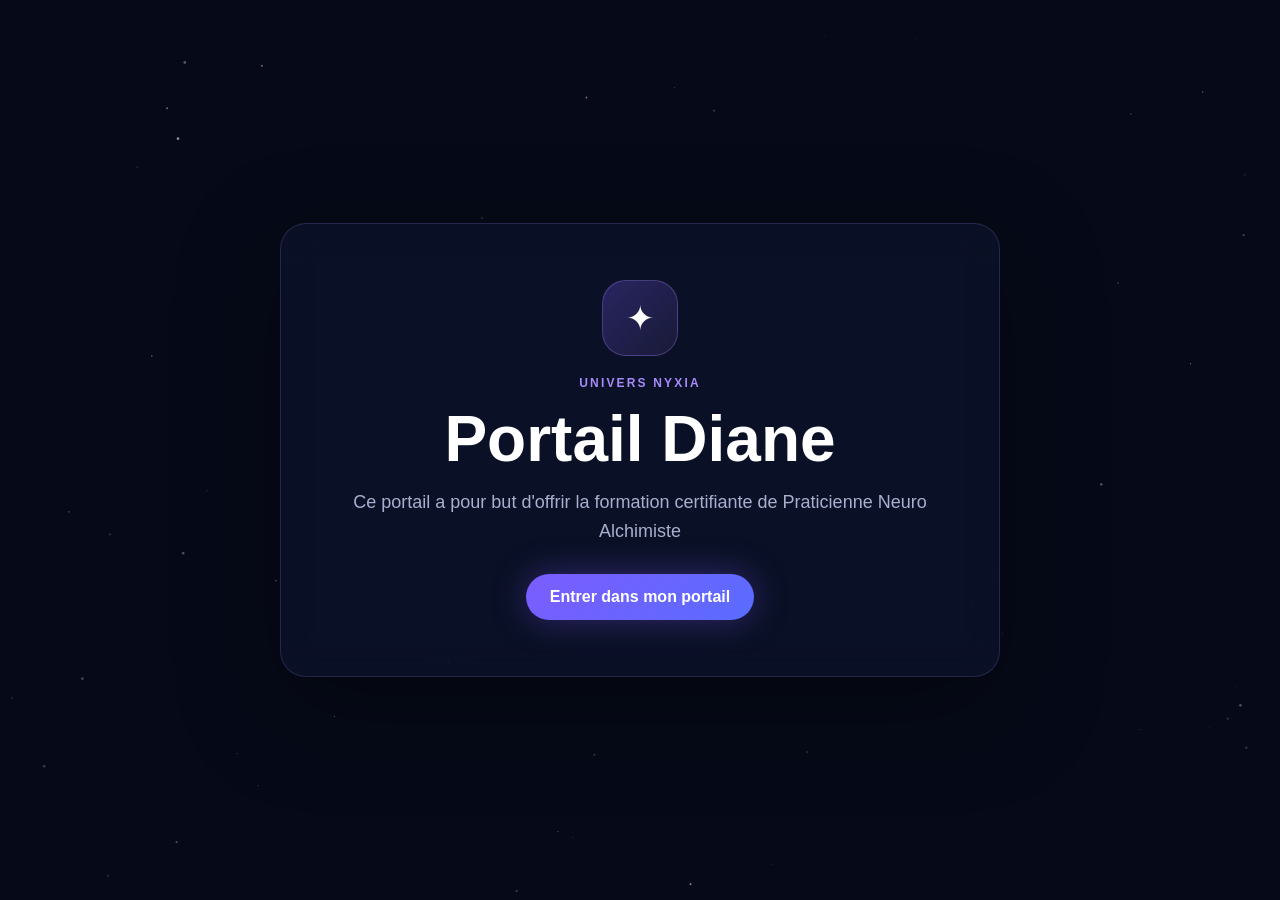
==== commit c9b9abcc: "Add files via upload" ====
--- a/index.html
+++ b/index.html
@@ -1,5 +1,21 @@
-<!DOCTYPE html>
-<html lang="fr"><head><meta charset="UTF-8"><meta name="viewport" content="width=device-width,initial-scale=1">
-<title>NyXia — Portail</title><script>
-(function(){location.replace('/login.html')})();
-</script></head><body></body></html>+<!doctype html>
+<html lang="fr">
+<head>
+  <meta charset="utf-8">
+  <meta name="viewport" content="width=device-width,initial-scale=1">
+  <meta name="robots" content="noindex,nofollow">
+  <title>Portail Diane</title>
+  <link rel="stylesheet" href="/css/index.css">
+</head>
+<body>
+  <canvas id="starry-canvas"></canvas>
+  <main class="hero">
+    <div class="portal-mark">✦</div>
+    <p class="eyebrow">UNIVERS NYXIA</p>
+    <h1>Portail Diane</h1>
+    <p class="mission">Ce portail a pour but d'offrir la formation certifiante de Praticienne Neuro Alchimiste</p>
+    <a class="enter" href="/login">Entrer dans mon portail</a>
+  </main>
+  <script src="/js/starry-bg.js" defer></script>
+</body>
+</html>
--- a/css/index.css
+++ b/css/index.css
@@ -0,0 +1,2 @@
+:root{--bg:#060a18;--panel:#0f1630;--violet:#7B5CFF;--lav:#a78bfa;--text:#fff;--muted:#a9b0cf}
+*{box-sizing:border-box}html,body{margin:0;min-height:100%;font-family:Arial,sans-serif;background:var(--bg);color:var(--text)}body{min-height:100vh;display:grid;place-items:center;overflow:hidden}#starry-canvas{position:fixed;inset:0;pointer-events:none}.hero{position:relative;z-index:1;width:min(720px,92vw);text-align:center;padding:56px 28px;border:1px solid rgba(167,139,250,.18);border-radius:26px;background:rgba(15,22,48,.58);backdrop-filter:blur(18px);box-shadow:0 30px 100px rgba(0,0,0,.35)}.portal-mark{width:76px;height:76px;margin:0 auto 20px;border-radius:24px;display:grid;place-items:center;font-size:34px;background:linear-gradient(135deg,rgba(123,92,255,.28),rgba(167,139,250,.09));border:1px solid rgba(167,139,250,.3)}.eyebrow{font-size:12px;letter-spacing:.18em;color:var(--lav);font-weight:700}.hero h1{margin:10px 0 12px;font-size:clamp(36px,8vw,64px)}.mission{max-width:600px;margin:0 auto 28px;color:var(--muted);font-size:18px;line-height:1.6}.enter{display:inline-block;padding:14px 24px;border-radius:999px;color:#fff;text-decoration:none;font-weight:700;background:linear-gradient(135deg,var(--violet),#5A6CFF);box-shadow:0 0 35px rgba(123,92,255,.35)}
